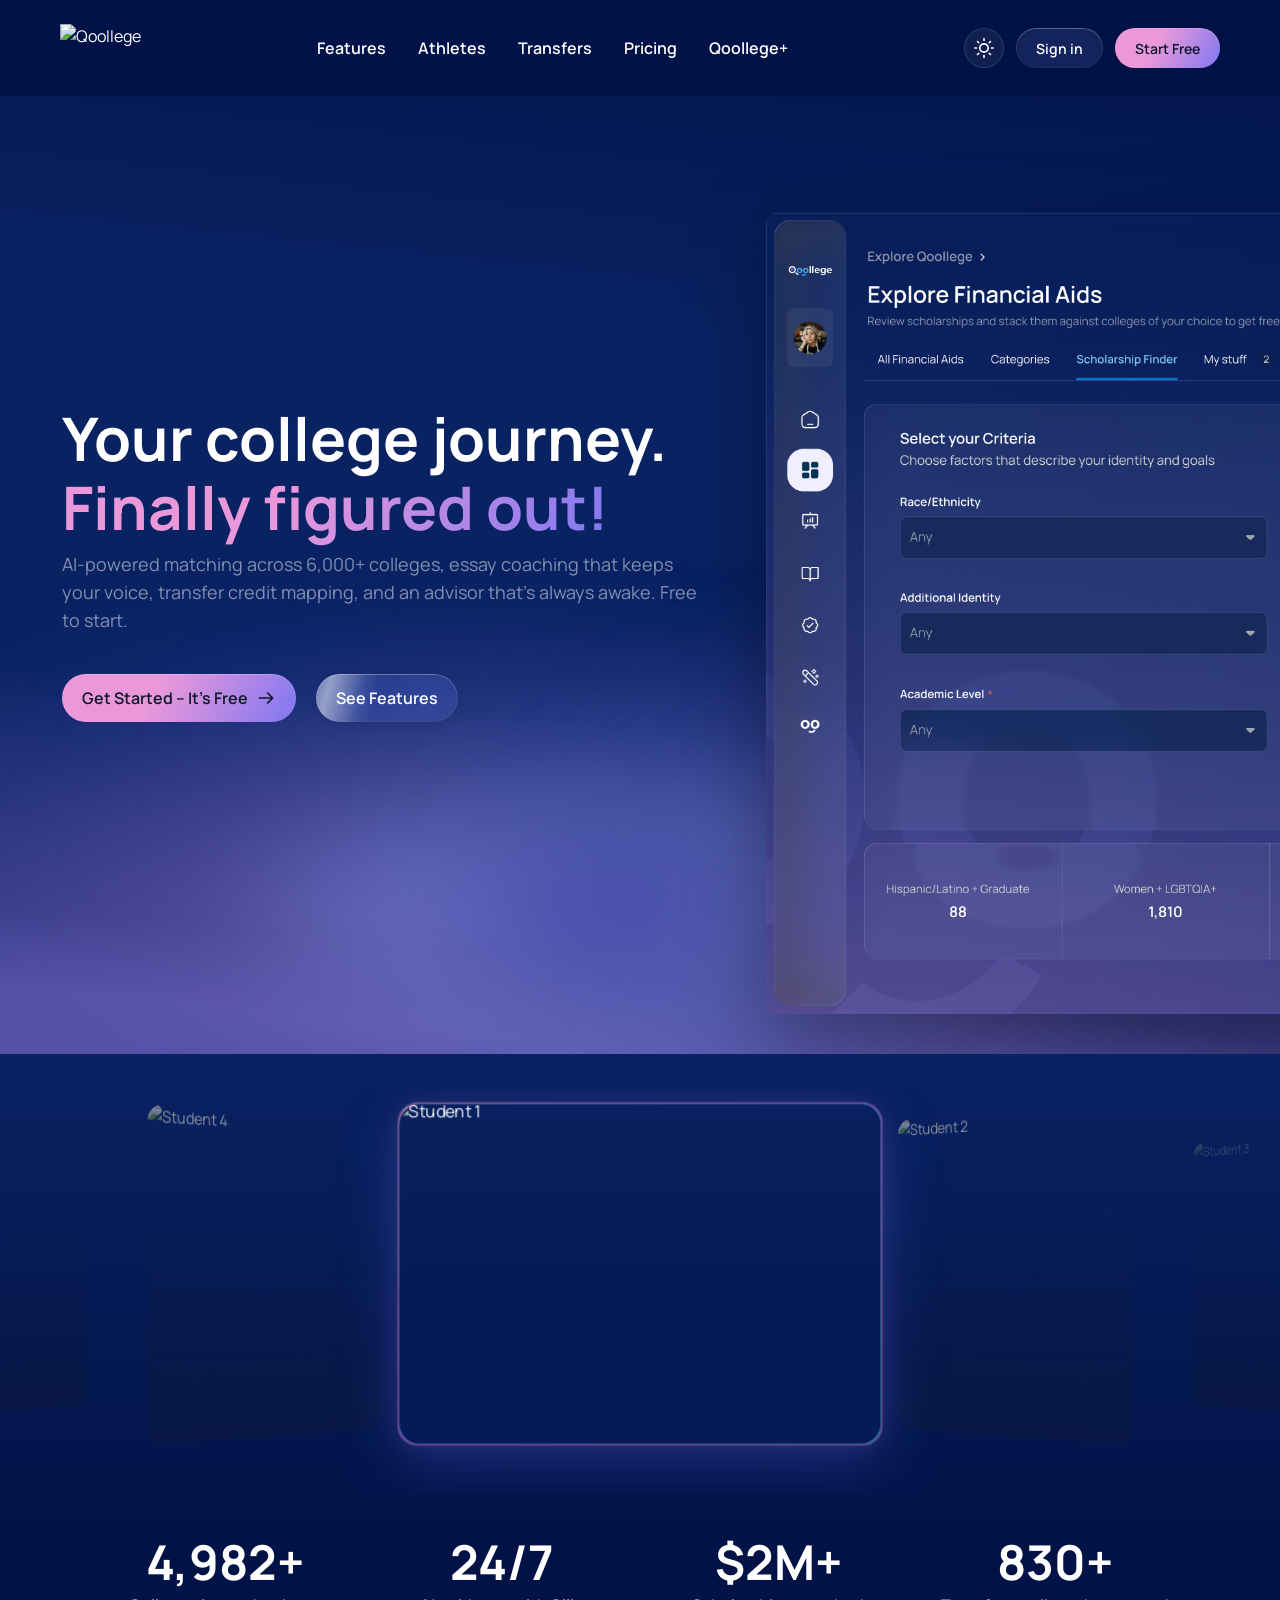
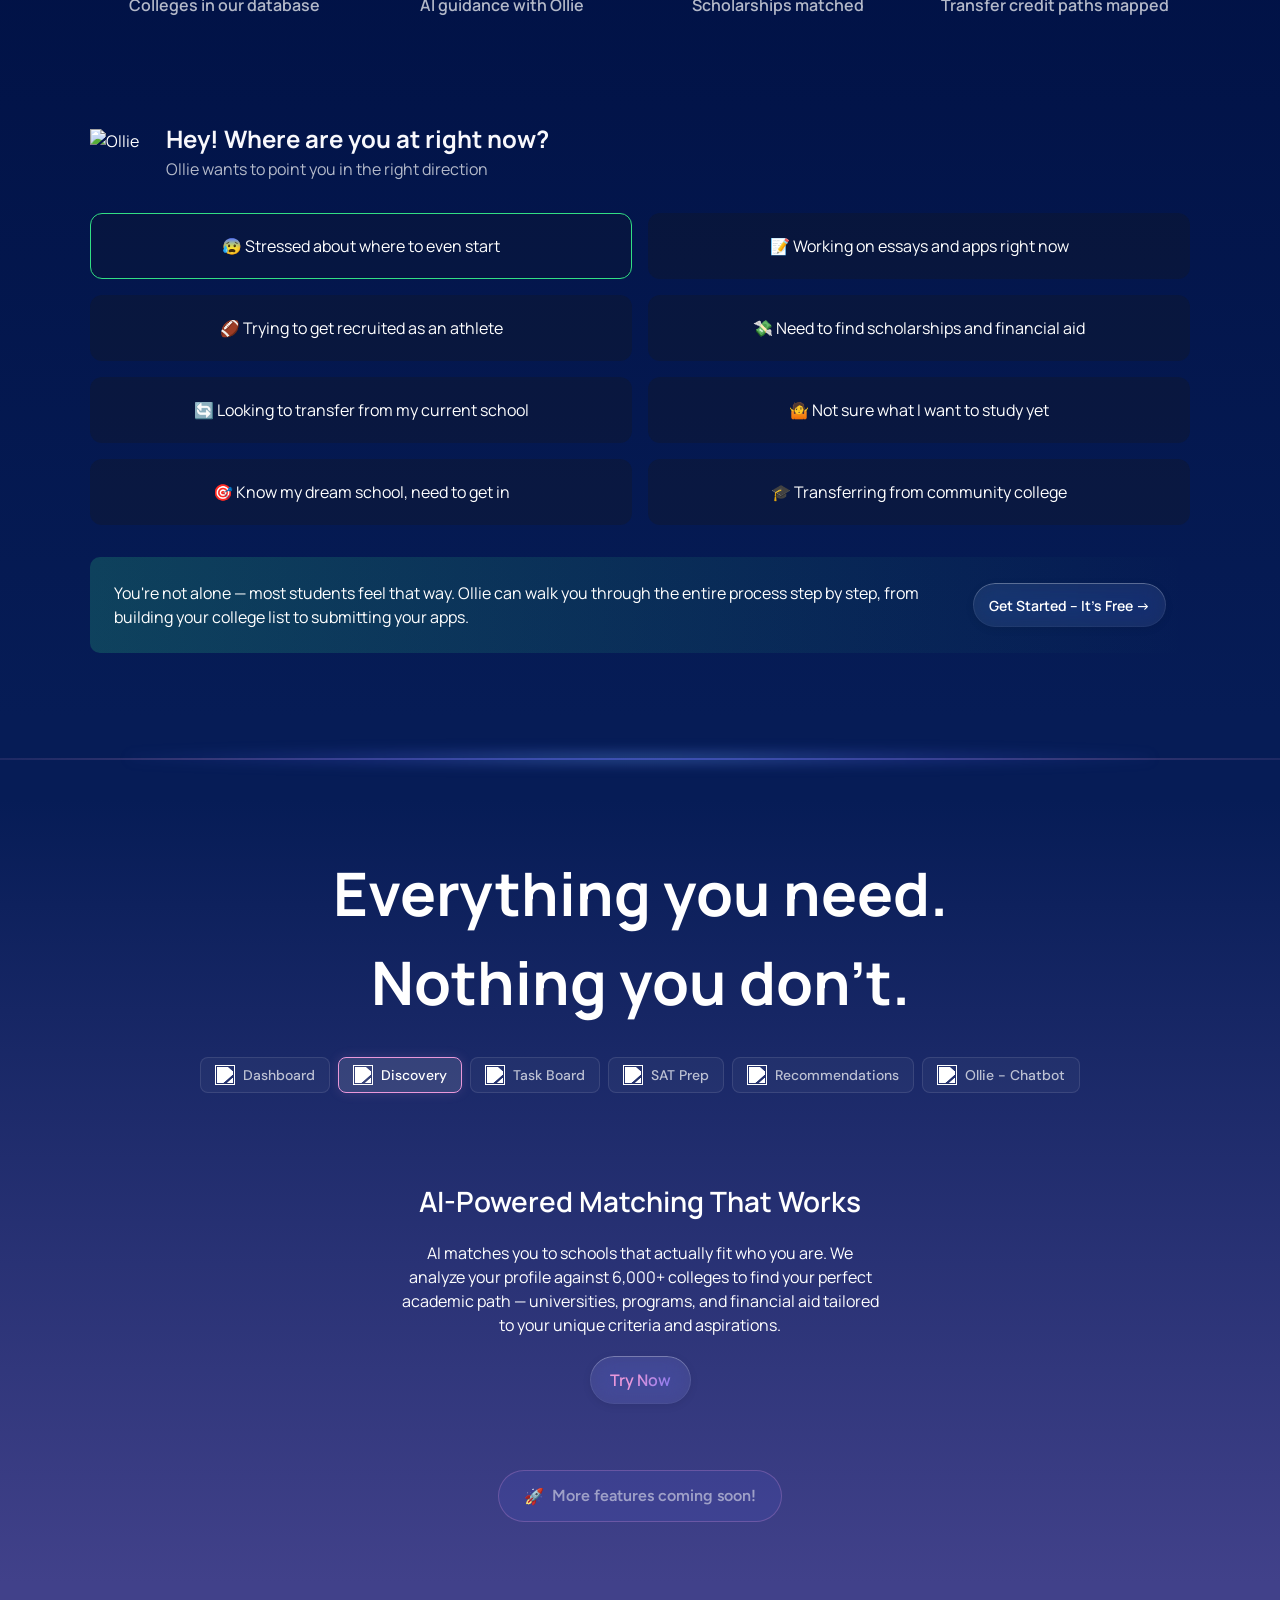
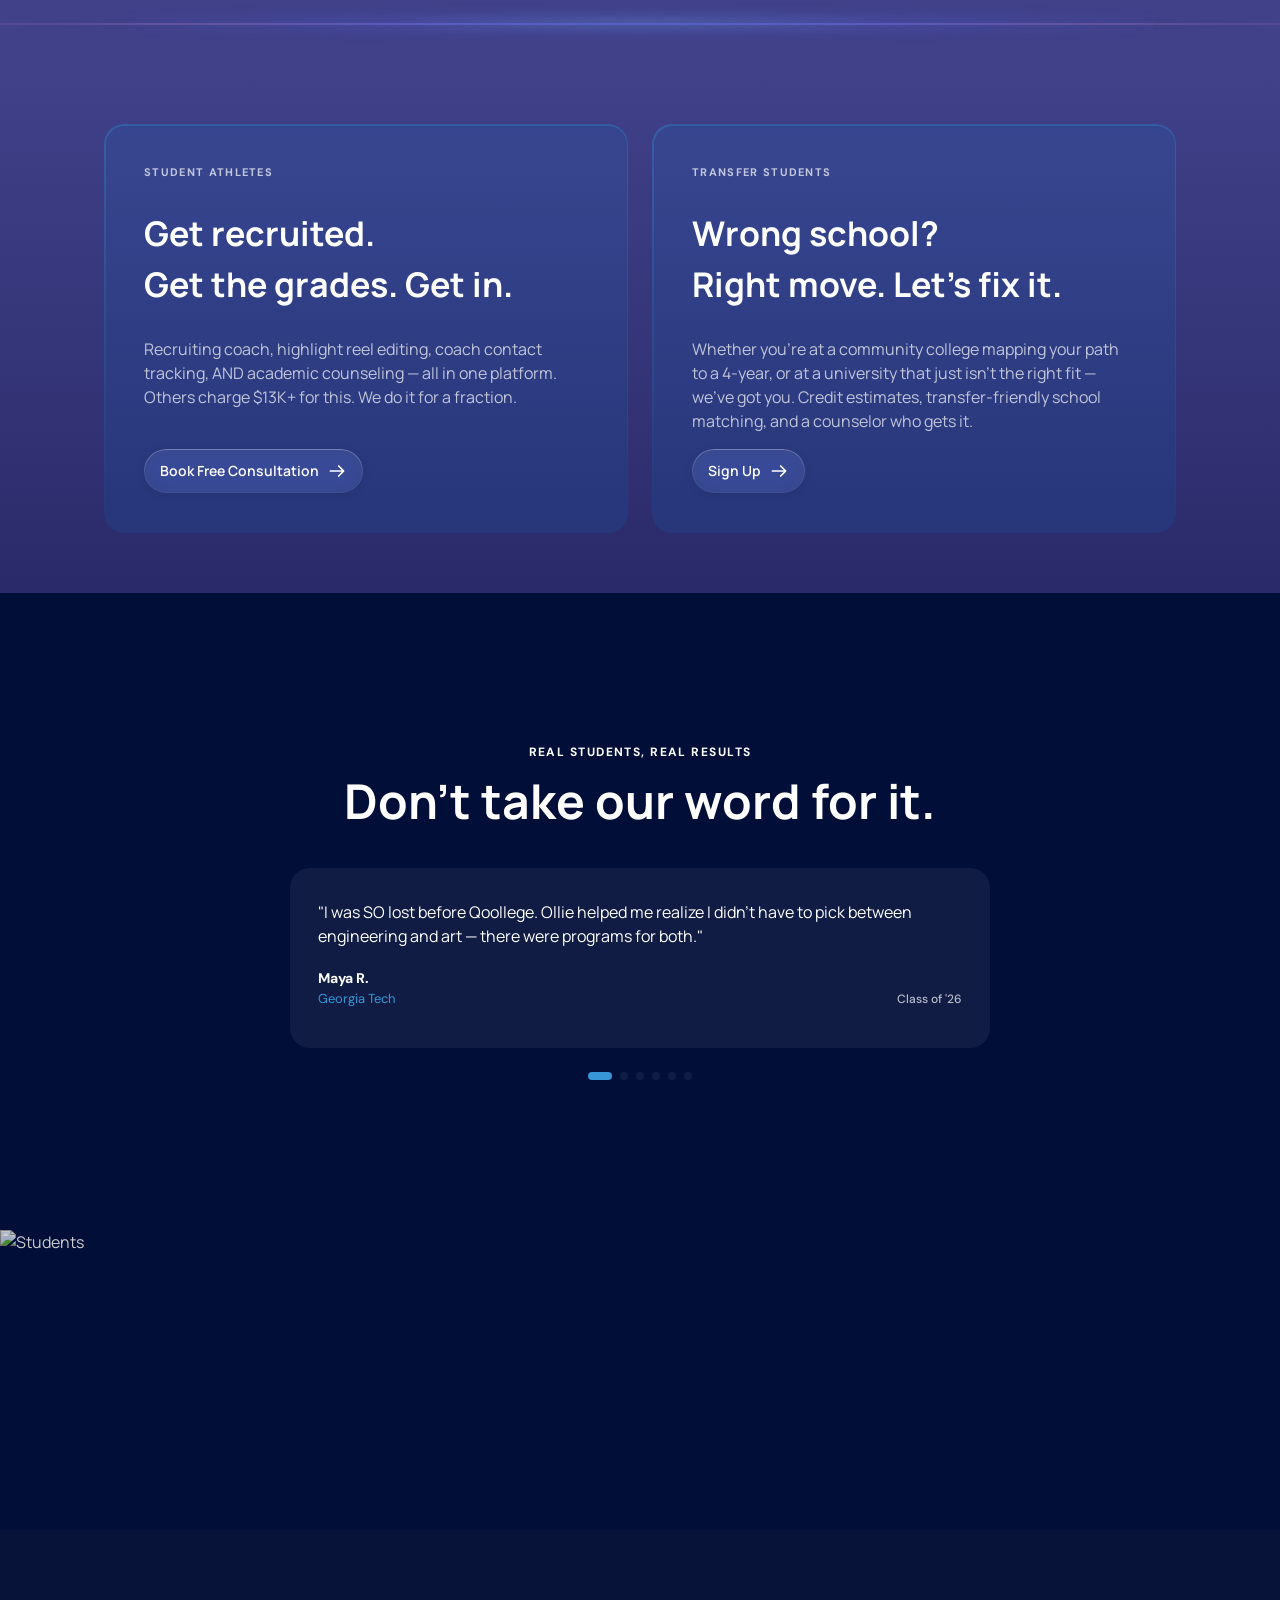
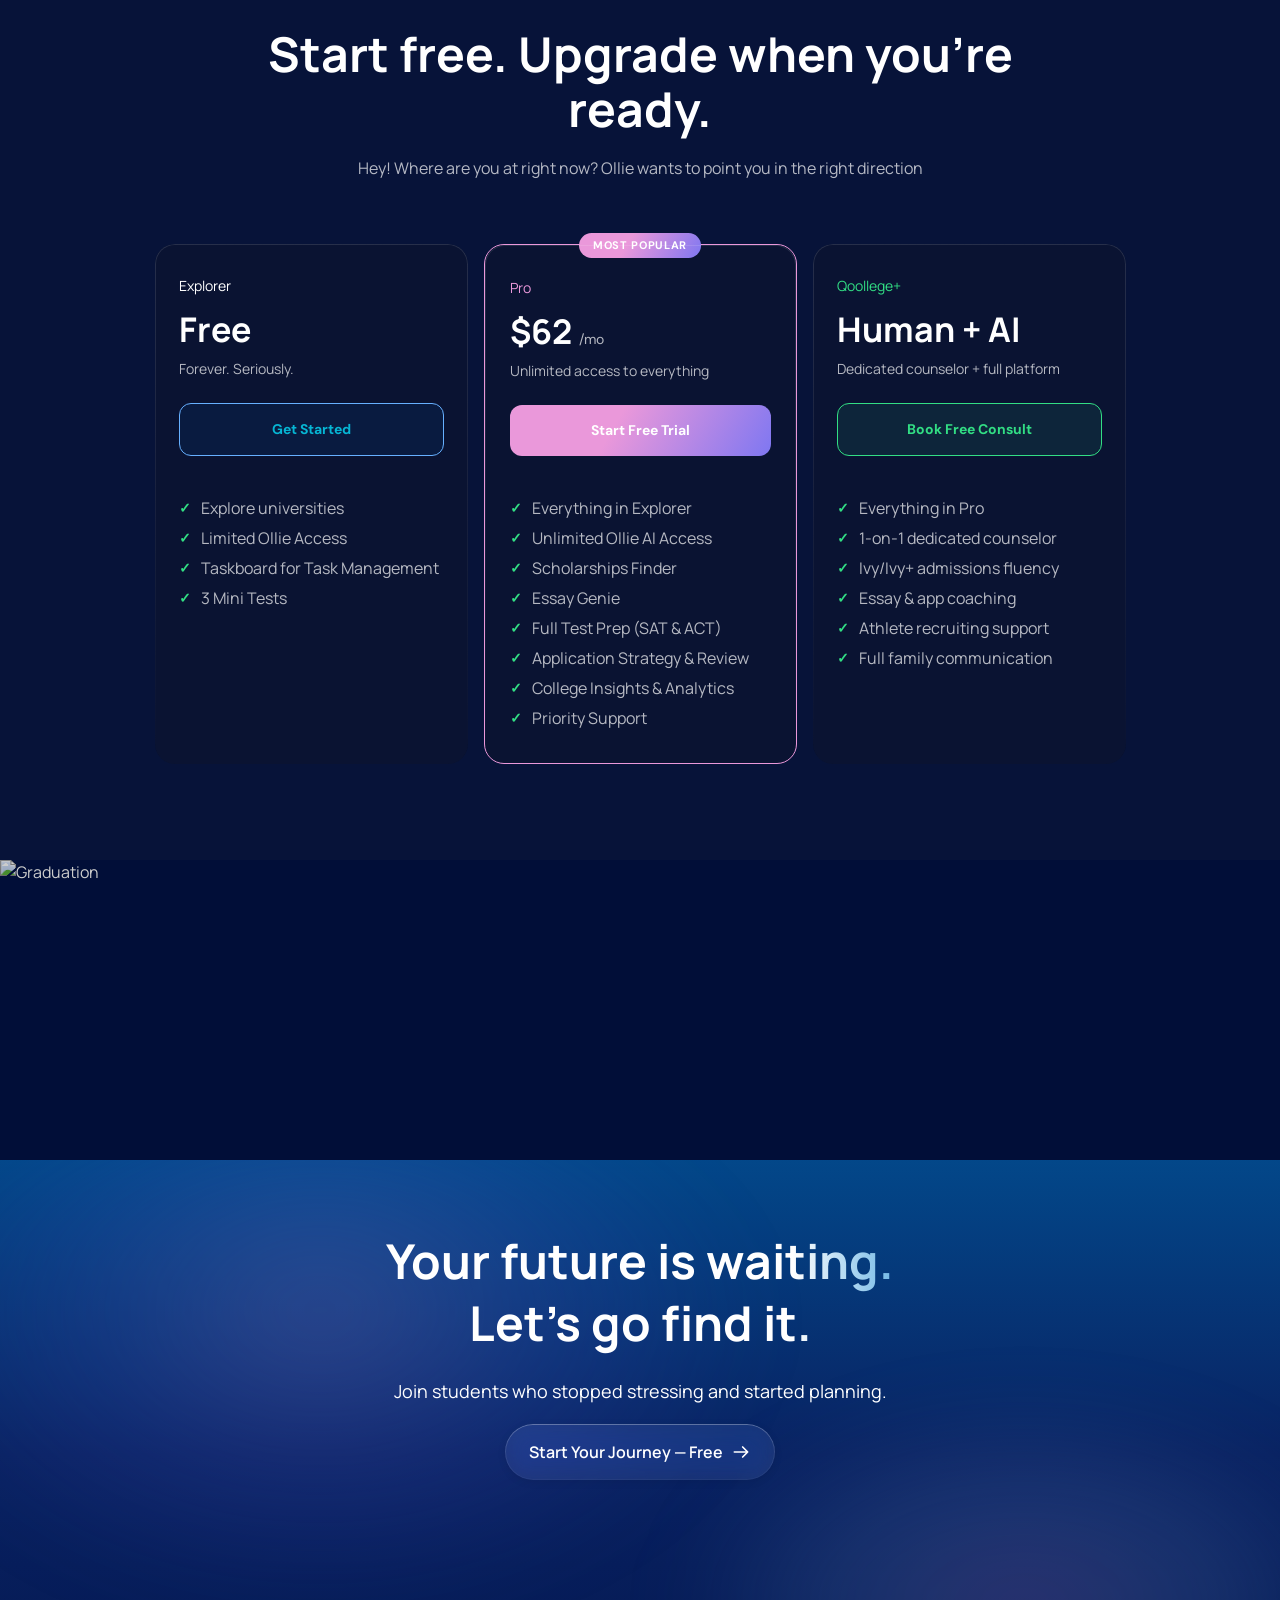
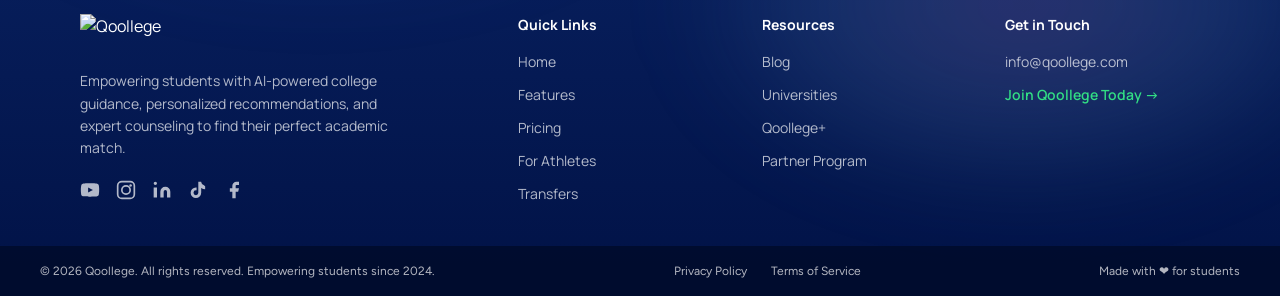
==== index.html @ 99618055 "UI tweaks: dark CTA text, glass card buttons, 3D peek carousel, light hero - Header primary button n" ====
<!DOCTYPE html>
<html lang="en">
<head>
  <meta charset="UTF-8">
  <meta name="viewport" content="width=device-width, initial-scale=1.0">
  <title>Qoollege — Your College Journey, Finally Figured Out</title>
  <link rel="preconnect" href="https://fonts.googleapis.com">
  <link rel="preconnect" href="https://fonts.gstatic.com" crossorigin>
  <link href="https://fonts.googleapis.com/css2?family=Manrope:wght@400;500;600;700;800&family=DM+Sans:ital,opsz,wght@0,9..40,400;0,9..40,500;0,9..40,700;1,9..40,400&family=Figtree:wght@400;500&display=swap" rel="stylesheet">
  <link rel="stylesheet" href="styles.css">
</head>
<body>

  <!-- Header (outside hero for sticky) -->
  <header class="header">
    <div class="header-container">
      <a href="#" class="logo">
        <img src="https://www.figma.com/api/mcp/asset/819d2723-68bd-4858-ae29-ad40c79c6fbd" alt="Qoollege">
      </a>
      <nav class="nav">
        <a href="#features" class="nav-link">Features</a>
        <a href="#athletes" class="nav-link">Athletes</a>
        <a href="#transfers" class="nav-link">Transfers</a>
        <a href="#pricing" class="nav-link">Pricing</a>
        <a href="#qoollege-plus" class="nav-link">Qoollege+</a>
      </nav>
      <div class="header-actions">
        <button class="theme-toggle" id="themeToggle" aria-label="Toggle theme">
          <svg class="theme-icon sun" width="20" height="20" viewBox="0 0 24 24" fill="none"><circle cx="12" cy="12" r="5" stroke="currentColor" stroke-width="2"/><path d="M12 1v2M12 21v2M4.22 4.22l1.42 1.42M18.36 18.36l1.42 1.42M1 12h2M21 12h2M4.22 19.78l1.42-1.42M18.36 5.64l1.42-1.42" stroke="currentColor" stroke-width="2" stroke-linecap="round"/></svg>
          <svg class="theme-icon moon" width="20" height="20" viewBox="0 0 24 24" fill="none"><path d="M21 12.79A9 9 0 1111.21 3 7 7 0 0021 12.79z" stroke="currentColor" stroke-width="2" stroke-linecap="round" stroke-linejoin="round"/></svg>
        </button>
        <a href="#" class="btn btn-ghost btn-header">Sign in</a>
        <a href="#" class="btn btn-primary btn-header">Start Free</a>
      </div>
    </div>
  </header>

  <!-- ===== SECTION 1: HERO ===== -->
  <section class="hero-section">
    <!-- Background layers -->
    <div class="hero-bg-gradient"></div>
    <div class="hero-bg-icon"></div>

    <!-- Hero Content -->
    <div class="hero-content">
      <div class="hero-text">
        <div class="hero-text-inner">
          <h1 class="hero-heading" id="heroHeading"></h1>
          <p class="hero-sub hero-fade" id="heroSub">AI-powered matching across 6,000+ colleges, essay coaching that keeps your voice, transfer credit mapping, and an advisor that's always awake. Free to start.</p>
        </div>
        <div class="hero-buttons hero-fade" id="heroButtons">
          <a href="#" class="btn btn-primary btn-hero">
            Get Started – It's Free
            <svg width="20" height="20" viewBox="0 0 24 24" fill="none"><path d="M4 12H20M20 12L14 6M20 12L14 18" stroke="currentColor" stroke-width="2" stroke-linecap="round" stroke-linejoin="round"/></svg>
          </a>
          <a href="#features" class="btn btn-ghost btn-hero glass-shine">See Features</a>
        </div>
      </div>

      <!-- Scholarship Finder Preview Image -->
      <div class="finder-card">
        <img src="assets/HeroImage.png" alt="Qoollege Scholarship Finder — Explore Financial Aids" class="finder-card-img finder-dark">
        <img src="assets/HeroImageLight.png" alt="Qoollege Scholarship Finder — Explore Financial Aids" class="finder-card-img finder-light">
      </div>
    </div>
  </section>

  <!-- ===== SECTION 2: IMAGE STRIP + STATS + WHERE ARE YOU ===== -->
  <section class="stats-section">
    <!-- Image strip carousel -->
    <div class="image-strip-wrapper">
      <div class="image-strip" id="imageStrip">
        <!-- Clone set for infinite loop -->
        <div class="strip-image clone"><img src="https://www.figma.com/api/mcp/asset/208367e9-4107-4874-bdaf-0b68e85a0df0" alt="Student 3"></div>
        <div class="strip-image clone"><img src="https://www.figma.com/api/mcp/asset/6ac5022b-dfcf-452d-b8a4-8b9417f9e78c" alt="Student 4"></div>
        <!-- Real items -->
        <div class="strip-image" data-idx="0"><img src="https://www.figma.com/api/mcp/asset/7e4d5f64-6372-4816-a95e-43c4e4bf3bc8" alt="Student 1"></div>
        <div class="strip-image" data-idx="1"><img src="https://www.figma.com/api/mcp/asset/ed2e7fe8-8359-46c2-b014-8bda2a87d249" alt="Student 2"></div>
        <div class="strip-image" data-idx="2"><img src="https://www.figma.com/api/mcp/asset/208367e9-4107-4874-bdaf-0b68e85a0df0" alt="Student 3"></div>
        <div class="strip-image" data-idx="3"><img src="https://www.figma.com/api/mcp/asset/6ac5022b-dfcf-452d-b8a4-8b9417f9e78c" alt="Student 4"></div>
        <!-- Clone set for infinite loop -->
        <div class="strip-image clone"><img src="https://www.figma.com/api/mcp/asset/7e4d5f64-6372-4816-a95e-43c4e4bf3bc8" alt="Student 1"></div>
        <div class="strip-image clone"><img src="https://www.figma.com/api/mcp/asset/ed2e7fe8-8359-46c2-b014-8bda2a87d249" alt="Student 2"></div>
      </div>
    </div>

    <!-- Stats row -->
    <div class="stats-row">
      <div class="stat">
        <span class="stat-number" data-count="6000" data-suffix="+">0+</span>
        <span class="stat-label">Colleges in our database</span>
      </div>
      <div class="stat">
        <span class="stat-number" data-static="24/7">24/7</span>
        <span class="stat-label">AI guidance with Ollie</span>
      </div>
      <div class="stat">
        <span class="stat-number" data-count="2" data-prefix="$" data-suffix="M+">$0M+</span>
        <span class="stat-label">Scholarships matched</span>
      </div>
      <div class="stat">
        <span class="stat-number" data-count="1000" data-suffix="+">0+</span>
        <span class="stat-label">Transfer credit paths mapped</span>
      </div>
    </div>

    <!-- Where Are You Section -->
    <div class="where-section">
      <div class="where-header">
        <img src="https://www.figma.com/api/mcp/asset/30728ae1-c499-456e-9cd7-5247e6c721b6" alt="Ollie" class="ollie-icon">
        <div>
          <h3 class="where-title scroll-fade-up">Hey! Where are you at right now?</h3>
          <p class="where-subtitle">Ollie wants to point you in the right direction</p>
        </div>
      </div>
      <div class="where-grid" id="whereGrid">
        <div class="where-card active" data-index="0">😰 Stressed about where to even start</div>
        <div class="where-card" data-index="1">📝 Working on essays and apps right now</div>
        <div class="where-card" data-index="2">🏈 Trying to get recruited as an athlete</div>
        <div class="where-card" data-index="3">💸 Need to find scholarships and financial aid</div>
        <div class="where-card" data-index="4">🔄 Looking to transfer from my current school</div>
        <div class="where-card" data-index="5">🤷 Not sure what I want to study yet</div>
        <div class="where-card" data-index="6">🎯 Know my dream school, need to get in</div>
        <div class="where-card" data-index="7">🎓 Transferring from community college</div>
      </div>
      <div class="where-response" id="whereResponse">
        <p class="where-response-text" id="whereResponseText">You're not alone — most students feel that way. Ollie can walk you through the entire process step by step, from building your college list to submitting your apps.</p>
        <a href="#" class="btn btn-ghost btn-md where-cta" id="whereCta">Get Started – It's Free →</a>
      </div>
    </div>
  </section>

  <div class="glow-divider"></div>

  <!-- ===== SECTION 3: EVERYTHING YOU NEED ===== -->
  <section class="features-section" id="features">
    <div class="features-container">
      <div class="features-header">
        <h2 class="features-heading scroll-fade-up">Everything you need.</h2>
        <h2 class="features-heading dim scroll-fade-up delay-1">Nothing you don't.</h2>
        <div class="feature-pills">
          <button class="pill">
            <img src="https://www.figma.com/api/mcp/asset/c1a242b8-ddac-4535-b363-1d5e381460c4" alt="" class="pill-icon">
            <span>Dashboard</span>
          </button>
          <button class="pill active">
            <img src="https://www.figma.com/api/mcp/asset/be2aaf01-c11b-4987-8086-ccbe86670742" alt="" class="pill-icon">
            <span>Discovery</span>
          </button>
          <button class="pill">
            <img src="https://www.figma.com/api/mcp/asset/975d913b-79e3-4782-841c-91d36540fea9" alt="" class="pill-icon">
            <span>Task Board</span>
          </button>
          <button class="pill">
            <img src="https://www.figma.com/api/mcp/asset/d2c095de-56f3-4cb3-aa26-4497aea1b9b5" alt="" class="pill-icon">
            <span>SAT Prep</span>
          </button>
          <button class="pill">
            <img src="https://www.figma.com/api/mcp/asset/433a8996-100c-499f-a1b6-997c1be97380" alt="" class="pill-icon">
            <span>Recommendations</span>
          </button>
          <button class="pill">
            <img src="https://www.figma.com/api/mcp/asset/7f0ce055-eb55-4cfa-aae8-7bf9b57cb1bf" alt="" class="pill-icon">
            <span>Ollie - Chatbot</span>
          </button>
        </div>
      </div>

      <div class="features-content" id="featuresContent">
        <h3 class="features-content-title" id="featuresTitle">AI-Powered Matching That Works</h3>
        <p class="features-content-desc" id="featuresDesc">AI matches you to schools that actually fit who you are. We analyze your profile against 6,000+ colleges to find your perfect academic path — universities, programs, and financial aid tailored to your unique criteria and aspirations.</p>
        <a href="#" class="btn btn-ghost" id="featuresCta"><span class="btn-ghost-text">Try Now</span></a>
      </div>

      <div class="coming-soon-badge">
        <span>🚀</span>
        <span class="coming-soon-text">More features coming soon!</span>
      </div>
    </div>
  </section>

  <div class="glow-divider glow-divider-purple"></div>

  <!-- ===== SECTION 4: TWO FEATURE CARDS ===== -->
  <div class="dual-cards-wrapper">
  <section class="dual-cards-section" id="athletes">
    <div class="dual-card card-athletes">
      <div class="dual-card-glow"><div class="dual-card-glow-mask"></div></div>
      <div class="card-inner-bg"></div>
      <span class="card-eyebrow">STUDENT ATHLETES</span>
      <h2 class="card-heading">Get recruited.<br>Get the grades. Get in.</h2>
      <p class="card-desc">Recruiting coach, highlight reel editing, coach contact tracking, AND academic counseling — all in one platform. Others charge $13K+ for this. We do it for a fraction.</p>
      <a href="#" class="btn btn-ghost btn-md">
        Book Free Consultation
        <svg width="20" height="20" viewBox="0 0 24 24" fill="none"><path d="M4 12H20M20 12L14 6M20 12L14 18" stroke="currentColor" stroke-width="2" stroke-linecap="round" stroke-linejoin="round"/></svg>
      </a>
    </div>
    <div class="dual-card card-transfer" id="transfers">
      <div class="dual-card-glow"><div class="dual-card-glow-mask"></div></div>
      <div class="card-inner-bg"></div>
      <span class="card-eyebrow">TRANSFER STUDENTS</span>
      <h2 class="card-heading">Wrong school?<br>Right move. Let's fix it.</h2>
      <p class="card-desc">Whether you're at a community college mapping your path to a 4-year, or at a university that just isn't the right fit — we've got you. Credit estimates, transfer-friendly school matching, and a counselor who gets it.</p>
      <a href="#" class="btn btn-ghost btn-md">
        Sign Up
        <svg width="20" height="20" viewBox="0 0 24 24" fill="none"><path d="M4 12H20M20 12L14 6M20 12L14 18" stroke="currentColor" stroke-width="2" stroke-linecap="round" stroke-linejoin="round"/></svg>
      </a>
    </div>
  </section>
  </div>

  <!-- ===== SECTION 5: TESTIMONIALS ===== -->
  <section class="testimonials-section">
    <div class="testimonials-container">
      <span class="testimonial-eyebrow scroll-fade-up">REAL STUDENTS, REAL RESULTS</span>
      <h2 class="testimonial-heading scroll-fade-up delay-1">Don't take our word for it.</h2>
      <div class="testimonial-card" id="testimonialCard">
        <p class="testimonial-quote" id="testimonialQuote">"I was SO lost before Qoollege. Ollie helped me realize I didn't have to pick between engineering and art — there were programs for both."</p>
        <div class="testimonial-footer">
          <div>
            <span class="testimonial-name" id="testimonialName">Maya R.</span>
            <span class="testimonial-detail" id="testimonialDetail">Georgia Tech</span>
          </div>
          <span class="testimonial-year" id="testimonialYear">Class of '26</span>
        </div>
      </div>
      <div class="testimonial-dots" id="testimonialDots">
        <span class="dot active" data-index="0"></span>
        <span class="dot" data-index="1"></span>
        <span class="dot" data-index="2"></span>
        <span class="dot" data-index="3"></span>
        <span class="dot" data-index="4"></span>
        <span class="dot" data-index="5"></span>
      </div>
    </div>
  </section>

  <!-- ===== SECTION 6: IMAGE BANNER ===== -->
  <section class="image-banner" id="about">
    <img src="https://www.figma.com/api/mcp/asset/443ef80d-2a99-45f9-ad8a-126d90d75cd4" alt="Students">
  </section>

  <!-- ===== SECTION 7: PRICING ===== -->
  <section class="pricing-section" id="pricing">
    <div class="pricing-container">
      <h2 class="pricing-heading scroll-fade-up">Start free. Upgrade when you're<br>ready.</h2>
      <p class="pricing-sub">Hey! Where are you at right now? Ollie wants to point you in the right direction</p>

      <div class="pricing-cards">
        <!-- Free Plan -->
        <div class="pricing-card">
          <div class="card-glow"></div>
          <span class="plan-label">Explorer</span>
          <h3 class="plan-price">Free</h3>
          <p class="plan-desc">Forever. Seriously.</p>
          <a href="#" class="plan-btn plan-btn-blue">Get Started</a>
          <ul class="plan-features">
            <li>Explore universities</li>
            <li>Limited Ollie Access</li>
            <li>Taskboard for Task Management</li>
            <li>3 Mini Tests</li>
          </ul>
        </div>

        <!-- Pro Plan -->
        <div class="pricing-card featured">
          <div class="card-glow"></div>
          <div class="popular-badge">MOST POPULAR</div>
          <span class="plan-label gradient-text">Pro</span>
          <h3 class="plan-price">$62 <span class="plan-period">/mo</span></h3>
          <p class="plan-desc">Unlimited access to everything</p>
          <a href="#" class="plan-btn plan-btn-gradient">Start Free Trial</a>
          <ul class="plan-features">
            <li>Everything in Explorer</li>
            <li>Unlimited Ollie AI Access</li>
            <li>Scholarships Finder</li>
            <li>Essay Genie</li>
            <li>Full Test Prep (SAT &amp; ACT)</li>
            <li>Application Strategy &amp; Review</li>
            <li>College Insights &amp; Analytics</li>
            <li>Priority Support</li>
          </ul>
        </div>

        <!-- Human + AI Plan -->
        <div class="pricing-card" id="qoollege-plus">
          <div class="card-glow"></div>
          <span class="plan-label green-text">Qoollege+</span>
          <h3 class="plan-price">Human + AI</h3>
          <p class="plan-desc">Dedicated counselor + full platform</p>
          <a href="#" class="plan-btn plan-btn-green">Book Free Consult</a>
          <ul class="plan-features">
            <li>Everything in Pro</li>
            <li>1-on-1 dedicated counselor</li>
            <li>Ivy/Ivy+ admissions fluency</li>
            <li>Essay &amp; app coaching</li>
            <li>Athlete recruiting support</li>
            <li>Full family communication</li>
          </ul>
        </div>
      </div>
    </div>
  </section>

  <!-- ===== SECTION 8: GRADUATION IMAGE ===== -->
  <section class="image-banner">
    <img src="https://www.figma.com/api/mcp/asset/6aedbede-e7dd-4fcb-bc55-dfb9626651f6" alt="Graduation">
  </section>

  <!-- ===== CTA + FOOTER WRAPPER ===== -->
  <div class="cta-footer-wrapper">
  <!-- ===== SECTION 9: CTA ===== -->
  <section class="cta-section">
    <div class="cta-container">
      <h2 class="cta-heading shimmer-text scroll-fade-up">Your future is waiting.<br>Let's go find it.</h2>
      <p class="cta-sub">Join students who stopped stressing and started planning.</p>
      <a href="#" class="btn btn-ghost btn-lg">
        Start Your Journey — Free
        <svg width="20" height="20" viewBox="0 0 24 24" fill="none"><path d="M4 12H20M20 12L14 6M20 12L14 18" stroke="currentColor" stroke-width="2" stroke-linecap="round" stroke-linejoin="round"/></svg>
      </a>
    </div>
  </section>

  <!-- ===== FOOTER ===== -->
  <footer class="footer">
    <div class="footer-main">
      <div class="footer-grid">
        <!-- Brand column -->
        <div class="footer-brand">
          <img src="https://www.figma.com/api/mcp/asset/819d2723-68bd-4858-ae29-ad40c79c6fbd" alt="Qoollege" class="footer-logo">
          <p class="footer-tagline">Empowering students with AI-powered college guidance, personalized recommendations, and expert counseling to find their perfect academic match.</p>
          <div class="footer-socials">
            <a href="#" aria-label="YouTube"><svg width="20" height="20" viewBox="0 0 24 24" fill="none"><path d="M22.54 6.42a2.78 2.78 0 00-1.94-2C18.88 4 12 4 12 4s-6.88 0-8.6.46a2.78 2.78 0 00-1.94 2A29 29 0 001 12a29 29 0 00.46 5.58 2.78 2.78 0 001.94 2c1.72.46 8.6.46 8.6.46s6.88 0 8.6-.46a2.78 2.78 0 001.94-2A29 29 0 0023 12a29 29 0 00-.46-5.58zM9.75 15.02V8.98L15.5 12l-5.75 3.02z" fill="currentColor"/></svg></a>
            <a href="#" aria-label="Instagram"><svg width="20" height="20" viewBox="0 0 24 24" fill="none"><rect x="2" y="2" width="20" height="20" rx="5" stroke="currentColor" stroke-width="2"/><circle cx="12" cy="12" r="5" stroke="currentColor" stroke-width="2"/><circle cx="17.5" cy="6.5" r="1.5" fill="currentColor"/></svg></a>
            <a href="#" aria-label="LinkedIn"><svg width="20" height="20" viewBox="0 0 24 24" fill="none"><path d="M16 8a6 6 0 016 6v7h-4v-7a2 2 0 00-4 0v7h-4v-7a6 6 0 016-6zM2 9h4v12H2zM4 6a2 2 0 100-4 2 2 0 000 4z" fill="currentColor"/></svg></a>
            <a href="#" aria-label="TikTok"><svg width="20" height="20" viewBox="0 0 24 24" fill="none"><path d="M19.59 6.69a4.83 4.83 0 01-3.77-4.25V2h-3.45v13.67a2.89 2.89 0 01-2.88 2.5 2.89 2.89 0 01-2.89-2.89 2.89 2.89 0 012.89-2.89c.28 0 .54.04.79.1V9.01a6.27 6.27 0 00-.79-.05 6.34 6.34 0 00-6.34 6.34 6.34 6.34 0 006.34 6.34 6.34 6.34 0 006.34-6.34V9.48a8.27 8.27 0 004.76 1.5V7.56a4.84 4.84 0 01-1-.87z" fill="currentColor"/></svg></a>
            <a href="#" aria-label="Facebook"><svg width="20" height="20" viewBox="0 0 24 24" fill="none"><path d="M18 2h-3a5 5 0 00-5 5v3H7v4h3v8h4v-8h3l1-4h-4V7a1 1 0 011-1h3V2z" fill="currentColor"/></svg></a>
          </div>
        </div>

        <!-- Quick Links -->
        <div class="footer-col">
          <h4 class="footer-col-title">Quick Links</h4>
          <a href="#" class="footer-link">Home</a>
          <a href="#features" class="footer-link">Features</a>
          <a href="#pricing" class="footer-link">Pricing</a>
          <a href="#athletes" class="footer-link">For Athletes</a>
          <a href="#transfers" class="footer-link">Transfers</a>
        </div>

        <!-- Resources -->
        <div class="footer-col">
          <h4 class="footer-col-title">Resources</h4>
          <a href="#" class="footer-link">Blog</a>
          <a href="#" class="footer-link">Universities</a>
          <a href="#qoollege-plus" class="footer-link">Qoollege+</a>
          <a href="#" class="footer-link">Partner Program</a>
        </div>

        <!-- Get in Touch -->
        <div class="footer-col">
          <h4 class="footer-col-title">Get in Touch</h4>
          <a href="mailto:info@qoollege.com" class="footer-link">info@qoollege.com</a>
          <a href="#" class="footer-link footer-cta-link">Join Qoollege Today →</a>
        </div>
      </div>
    </div>
    <div class="footer-bottom">
      <p>&copy; 2026 Qoollege. All rights reserved. Empowering students since 2024.</p>
      <div class="footer-legal">
        <a href="#">Privacy Policy</a>
        <a href="#">Terms of Service</a>
      </div>
      <p class="footer-love">Made with ❤ for students</p>
    </div>
  </footer>
  </div>

<script>
(function() {
  const parts = [
    { text: 'Your college journey.\n', cls: '' },
    { text: 'Finally figured out!', cls: 'text-gradient' }
  ];

  const heading = document.getElementById('heroHeading');
  const speed = 30;
  let partIdx = 0;
  let charIdx = 0;
  let currentSpan = null;

  const cursor = document.createElement('span');
  cursor.className = 'typewriter-cursor';
  cursor.textContent = '|';

  function type() {
    if (partIdx >= parts.length) {
      cursor.remove();
      document.getElementById('heroSub').classList.add('visible');
      document.getElementById('heroButtons').classList.add('visible');
      return;
    }

    const part = parts[partIdx];

    if (charIdx === 0) {
      currentSpan = document.createElement('span');
      if (part.cls) currentSpan.className = part.cls;
      heading.appendChild(currentSpan);
      heading.appendChild(cursor);
    }

    if (charIdx < part.text.length) {
      const ch = part.text[charIdx];
      if (ch === '\n') {
        heading.insertBefore(document.createElement('br'), cursor);
      } else {
        currentSpan.textContent += ch;
      }
      charIdx++;
      setTimeout(type, speed);
    } else {
      charIdx = 0;
      partIdx++;
      setTimeout(type, 80);
    }
  }

  setTimeout(type, 400);
})();

// Where Are You - interactive tiles
(function() {
  const responses = [
    {
      text: "You're not alone — most students feel that way. Ollie can walk you through the entire process step by step, from building your college list to submitting your apps.",
      cta: "Get Started – It's Free →"
    },
    {
      text: "Nice — you're in the thick of it. Our Essay Genie helps you write standout essays in your voice, and the Task Board keeps every deadline on track.",
      cta: "Try Essay Genie →"
    },
    {
      text: "We've got recruiting coaches, highlight reel editing, coach contact tracking, AND academic counseling — all in one platform. Others charge $13K+ for this.",
      cta: "Book Free Consultation →"
    },
    {
      text: "Our Scholarship Finder matches you to thousands of financial aid opportunities based on your background, identity, and goals. Stack them to cover your full tuition.",
      cta: "Find Scholarships →"
    },
    {
      text: "Whether you're at a school that isn't the right fit or mapping credits from community college — we handle transfer-friendly matching, credit estimates, and counseling.",
      cta: "Explore Transfer Options →"
    },
    {
      text: "That's totally okay. Our Discovery tools help you explore majors, career paths, and programs until something clicks. No pressure, just possibilities.",
      cta: "Start Exploring →"
    },
    {
      text: "Let's make it happen. We'll help you build the strongest application possible — from essay strategy to interview prep to financial aid optimization.",
      cta: "Build Your Strategy →"
    },
    {
      text: "Smart move. We'll map your credits, find transfer-friendly schools that match your goals, and make sure nothing gets lost in the process.",
      cta: "Map Your Credits →"
    }
  ];

  const grid = document.getElementById('whereGrid');
  const responseText = document.getElementById('whereResponseText');
  const responseCta = document.getElementById('whereCta');
  const responseBox = document.getElementById('whereResponse');
  const cards = grid.querySelectorAll('.where-card');
  const section = document.querySelector('.where-section');

  function isMobile() {
    return window.innerWidth <= 600;
  }

  function positionResponse(card) {
    if (isMobile()) {
      // Insert response right after the selected card inside the grid
      card.after(responseBox);
      responseBox.classList.add('inline');
    } else {
      // Move response back to the end of the section
      if (responseBox.classList.contains('inline')) {
        section.appendChild(responseBox);
        responseBox.classList.remove('inline');
      }
    }
  }

  cards.forEach(function(card) {
    card.addEventListener('click', function() {
      cards.forEach(function(c) { c.classList.remove('active'); });
      card.classList.add('active');

      var idx = parseInt(card.dataset.index);
      var data = responses[idx];

      responseBox.classList.add('switching');
      setTimeout(function() {
        responseText.textContent = data.text;
        responseCta.textContent = data.cta;
        positionResponse(card);
        responseBox.classList.remove('switching');
      }, 250);
    });
  });

  // On resize, reposition if needed
  window.addEventListener('resize', function() {
    var active = grid.querySelector('.where-card.active');
    if (active) positionResponse(active);
  });
})();

// Features tab switching
(function() {
  var features = [
    {
      title: 'AI-Powered Matching That Works',
      desc: 'AI matches you to schools that actually fit who you are. We analyze your profile against 6,000+ colleges to find your perfect academic path — universities, programs, and financial aid tailored to your unique criteria and aspirations.',
      cta: 'Try College Match'
    },
    {
      title: 'Discover Everything in One Place',
      desc: 'Explore colleges, scholarships, financial aid, and transfer paths all from a single dashboard. Filter by what matters to you — race, gender, field of study, academic level — and find opportunities you didn\'t know existed.',
      cta: 'Start Discovering'
    },
    {
      title: 'Deadlines, Tasks, Progress — Organized',
      desc: 'Never miss an application deadline again. Your Task Board keeps everything in one place — essays, documents, submissions, and follow-ups — so you always know exactly what\'s next.',
      cta: 'See Task Board'
    },
    {
      title: 'SAT & ACT Prep That Adapts to You',
      desc: 'Practice tests that learn how you learn. Our adaptive prep adjusts difficulty and content based on your performance, focusing on your weak spots so every minute of study actually counts.',
      cta: 'Start Practicing'
    },
    {
      title: 'Personalized College Recommendations',
      desc: 'Get smart, data-driven school recommendations based on your GPA, test scores, interests, and goals. No more guessing — just a curated list of schools where you\'ll actually thrive.',
      cta: 'Get Recommendations'
    },
    {
      title: 'Meet Ollie — Your 24/7 AI Advisor',
      desc: 'Your college advisor that never judges your questions and is always awake. Ask Ollie anything — from "what\'s a FAFSA?" to "should I apply Early Decision?" — and get real, helpful answers instantly.',
      cta: 'Chat with Ollie'
    }
  ];

  var pills = document.querySelectorAll('.feature-pills .pill');
  var titleEl = document.getElementById('featuresTitle');
  var descEl = document.getElementById('featuresDesc');
  var ctaEl = document.getElementById('featuresCta');
  var contentEl = document.getElementById('featuresContent');
  var current = 0;
  var loopTimer = null;
  var INTERVAL = 4000;

  function switchTo(idx) {
    pills.forEach(function(p) { p.classList.remove('active'); });
    pills[idx].classList.add('active');
    current = idx;

    contentEl.classList.add('switching');
    setTimeout(function() {
      titleEl.textContent = features[idx].title;
      descEl.textContent = features[idx].desc;
      ctaEl.innerHTML = '<span class="btn-ghost-text"></span>';
      ctaEl.firstChild.textContent = features[idx].cta;
      contentEl.classList.remove('switching');
    }, 250);
  }

  function startLoop() {
    loopTimer = setInterval(function() {
      var next = (current + 1) % features.length;
      switchTo(next);
    }, INTERVAL);
  }

  pills.forEach(function(pill, i) {
    pill.addEventListener('click', function() {
      clearInterval(loopTimer);
      switchTo(i);
      startLoop();
    });
  });

  startLoop();
})();

// Testimonial carousel
(function() {
  var testimonials = [
    {
      quote: '"I was SO lost before Qoollege. Ollie helped me realize I didn\'t have to pick between engineering and art — there were programs for both."',
      name: 'Maya R.',
      detail: 'Georgia Tech',
      year: "Class of '26"
    },
    {
      quote: '"The athlete recruiting tools are unreal. My coach visibility went from zero to getting actual responses from college coaches."',
      name: 'Jordan T.',
      detail: 'D1 Soccer Recruit',
      year: "Class of '25"
    },
    {
      quote: '"My parents couldn\'t help with applications because they didn\'t go through this system. Qoollege was the guide I needed."',
      name: 'Priya K.',
      detail: 'First-gen, accepted to 7 schools',
      year: "Class of '26"
    },
    {
      quote: '"The scholarship matcher found me $12K I never would have applied for. Literally paid for itself 100x over."',
      name: 'Carlos M.',
      detail: 'Full ride to UT Austin',
      year: "Class of '25"
    },
    {
      quote: '"I was terrified my community college credits would disappear. The Transfer Navigator showed me exactly which credits UNC would accept before I even applied."',
      name: 'Aisha L.',
      detail: 'CC → UNC Chapel Hill',
      year: "Transfer '26"
    },
    {
      quote: '"I picked the wrong school freshman year. Qoollege helped me find where I actually belonged and made the transfer process way less scary."',
      name: 'Derek W.',
      detail: 'Transferred to UC Davis',
      year: "Transfer '25"
    }
  ];

  var card = document.getElementById('testimonialCard');
  var quoteEl = document.getElementById('testimonialQuote');
  var nameEl = document.getElementById('testimonialName');
  var detailEl = document.getElementById('testimonialDetail');
  var yearEl = document.getElementById('testimonialYear');
  var dots = document.querySelectorAll('#testimonialDots .dot');
  var current = 0;
  var timer = null;

  function switchTo(idx) {
    current = idx;
    dots.forEach(function(d) { d.classList.remove('active'); });
    dots[idx].classList.add('active');

    card.classList.add('switching');
    setTimeout(function() {
      quoteEl.textContent = testimonials[idx].quote;
      nameEl.textContent = testimonials[idx].name;
      detailEl.textContent = testimonials[idx].detail;
      yearEl.textContent = testimonials[idx].year;
      card.classList.remove('switching');
    }, 250);
  }

  function startLoop() {
    timer = setInterval(function() {
      switchTo((current + 1) % testimonials.length);
    }, 5000);
  }

  dots.forEach(function(dot) {
    dot.addEventListener('click', function() {
      clearInterval(timer);
      switchTo(parseInt(dot.dataset.index));
      startLoop();
    });
  });

  startLoop();
})();

// Card glow mouse follow (dual cards + pricing cards)
(function() {
  document.querySelectorAll('.dual-card, .pricing-card').forEach(function(card) {
    var glow = card.querySelector('.dual-card-glow') || card.querySelector('.card-glow');
    card.addEventListener('mousemove', function(e) {
      var rect = card.getBoundingClientRect();
      var x = e.clientX - rect.left;
      var y = e.clientY - rect.top;
      card.style.setProperty('--mouse-x', x + 'px');
      card.style.setProperty('--mouse-y', y + 'px');
      if (glow) {
        glow.style.setProperty('--mouse-x', x + 'px');
        glow.style.setProperty('--mouse-y', y + 'px');
      }
    });
  });
})();

// Image strip snap carousel with infinite loop
(function() {
  var strip = document.getElementById('imageStrip');
  var allSlides = strip.querySelectorAll('.strip-image');
  var realSlides = strip.querySelectorAll('.strip-image[data-idx]');
  var total = realSlides.length; // 4
  var clonesBefore = 2;
  var current = 0; // index into real slides (0-3)
  var timer = null;
  var isTransitioning = false;
  var activeWidth = 480;
  var inactiveWidth = 280;
  var gap = 16;

  function getOffset(slideIndex) {
    var wrapperWidth = strip.parentElement.offsetWidth;
    var offset = 0;
    for (var i = 0; i < slideIndex; i++) {
      offset += inactiveWidth + gap;
    }
    // Center the active slide
    offset = offset - (wrapperWidth / 2) + (activeWidth / 2);
    return -offset;
  }

  function applyPositions(centerSlideIdx) {
    allSlides.forEach(function(s, i) {
      s.classList.remove('active', 'prev', 'next', 'far-prev', 'far-next');
      var delta = i - centerSlideIdx;
      if (delta === 0) s.classList.add('active');
      else if (delta === -1) s.classList.add('prev');
      else if (delta === 1) s.classList.add('next');
      else if (delta === -2) s.classList.add('far-prev');
      else if (delta === 2) s.classList.add('far-next');
    });
  }

  function activate(realIdx, animate) {
    var slideIdx = realIdx + clonesBefore;
    current = realIdx;

    applyPositions(slideIdx);

    if (animate === false) {
      strip.style.transition = 'none';
    } else {
      strip.style.transition = 'transform 0.6s cubic-bezier(0.25, 0.46, 0.45, 0.94)';
    }
    strip.style.transform = 'translateX(' + getOffset(slideIdx) + 'px)';

    if (animate === false) {
      strip.offsetHeight; // force reflow
      strip.style.transition = 'transform 0.6s cubic-bezier(0.25, 0.46, 0.45, 0.94)';
    }
  }

  function next() {
    if (isTransitioning) return;
    var nextReal = current + 1;

    if (nextReal >= total) {
      isTransitioning = true;
      var cloneIdx = clonesBefore + total;
      applyPositions(cloneIdx);
      strip.style.transition = 'transform 0.6s cubic-bezier(0.25, 0.46, 0.45, 0.94)';
      strip.style.transform = 'translateX(' + getOffset(cloneIdx) + 'px)';

      setTimeout(function() {
        isTransitioning = false;
        activate(0, false);
      }, 620);
    } else {
      activate(nextReal, true);
    }
  }

  function startLoop() {
    timer = setInterval(next, 3000);
  }

  // Click to select
  realSlides.forEach(function(slide, i) {
    slide.addEventListener('click', function() {
      clearInterval(timer);
      activate(i, true);
      startLoop();
    });
  });

  // Suppress all slide transitions on initial load, then enable
  allSlides.forEach(function(s) { s.style.transition = 'none'; });
  activate(0, false);
  // Force reflow, then restore slide transitions
  strip.offsetHeight;
  requestAnimationFrame(function() {
    allSlides.forEach(function(s) { s.style.transition = ''; });
    startLoop();
  });
})();

// Scroll-triggered slide-up animation
(function() {
  const observer = new IntersectionObserver(function(entries) {
    entries.forEach(function(entry) {
      if (entry.isIntersecting) {
        const items = entry.target.querySelectorAll('.stat');
        items.forEach(function(item, i) {
          setTimeout(function() {
            item.classList.add('visible');
          }, i * 150);
        });
        observer.unobserve(entry.target);
      }
    });
  }, { threshold: 0.2 });

  const statsRow = document.querySelector('.stats-row');
  if (statsRow) observer.observe(statsRow);
})();

// General scroll animation observer
(function() {
  var observer = new IntersectionObserver(function(entries) {
    entries.forEach(function(entry) {
      if (entry.isIntersecting) {
        entry.target.classList.add('visible');
      }
    });
  }, { threshold: 0.15 });

  document.querySelectorAll('.scroll-fade-up').forEach(function(el) {
    observer.observe(el);
  });
})();

// Count-up animation
(function() {
  function formatNum(n) { return n.toLocaleString('en-US'); }

  function animateCount(el) {
    if (el.dataset.static) return;
    var target = parseInt(el.dataset.count);
    var prefix = el.dataset.prefix || '';
    var suffix = el.dataset.suffix || '';
    var duration = 2000;
    var start = performance.now();

    function update(now) {
      var progress = Math.min((now - start) / duration, 1);
      var eased = 1 - Math.pow(1 - progress, 3);
      el.textContent = prefix + formatNum(Math.round(eased * target)) + suffix;
      if (progress < 1) requestAnimationFrame(update);
    }
    requestAnimationFrame(update);
  }

  var observer = new IntersectionObserver(function(entries) {
    entries.forEach(function(entry) {
      if (entry.isIntersecting) {
        // Wait for slide-up to finish then count
        setTimeout(function() {
          entry.target.querySelectorAll('.stat-number[data-count]').forEach(animateCount);
        }, 600);
        observer.unobserve(entry.target);
      }
    });
  }, { threshold: 0.2 });

  var row = document.querySelector('.stats-row');
  if (row) observer.observe(row);
})();

// Theme switcher
(function() {
  var toggle = document.getElementById('themeToggle');
  var saved = localStorage.getItem('theme');
  if (saved === 'light') document.body.classList.add('light-theme');

  toggle.addEventListener('click', function() {
    document.body.classList.toggle('light-theme');
    var isLight = document.body.classList.contains('light-theme');
    localStorage.setItem('theme', isLight ? 'light' : 'dark');
  });
})();
</script>
</body>
</html>
---- styles.css ----
/* ===== RESET & BASE ===== */
*, *::before, *::after {
  margin: 0;
  padding: 0;
  box-sizing: border-box;
}

:root {
  /* Colors */
  --bg-deep: #092262;
  --bg-deepest: #011246;
  --bg-dark: #1a1a2e;
  --blue-accent: #3696d6;
  --blue-light: #72b8e6;
  --blue-dark: #023252;
  --blue-brand: rgba(4, 124, 204, 0.5);
  --pink: #ea98da;
  --purple: #5b6cf9;
  --green: #32de84;
  --cyan: #06b6d4;
  --red: #ff6347;
  --white: #ffffff;
  --white-06: rgba(255, 255, 255, 0.06);
  --white-09: rgba(255, 255, 255, 0.09);
  --white-10: rgba(255, 255, 255, 0.10);
  --white-12: rgba(255, 255, 255, 0.12);
  --white-14: rgba(255, 255, 255, 0.14);
  --white-70: rgba(255, 255, 255, 0.7);
  --dark-20: rgba(23, 23, 23, 0.2);
  --dark-28: rgba(23, 23, 23, 0.28);
  --text-secondary: #d6d3d1;
  --text-dim: rgba(212, 212, 212, 0.65);

  /* Gradients */
  --gradient-primary: linear-gradient(120deg, var(--pink) 40%, var(--purple) 120%);

  /* Fonts */
  --font-heading: 'Manrope', sans-serif;
  --font-body: 'Manrope', sans-serif;
  --font-dm: 'DM Sans', sans-serif;
  --font-fig: 'Figtree', sans-serif;
}

html {
  scroll-behavior: smooth;
}

body {
  font-family: var(--font-body);
  background: var(--bg-deepest);
  color: var(--white);
  line-height: 1.5;
  overflow-x: hidden;
}

a {
  text-decoration: none;
  color: inherit;
}

img {
  max-width: 100%;
  display: block;
}

ul {
  list-style: none;
}

/* ===== BUTTONS ===== */
.btn {
  display: inline-flex;
  align-items: center;
  justify-content: center;
  gap: 8px;
  font-family: var(--font-body);
  font-weight: 600;
  font-size: 16px;
  border: none;
  cursor: pointer;
  border-radius: 100000px;
  transition: all 0.3s ease;
  white-space: nowrap;
  position: relative;
  overflow: hidden;
}

.btn::before {
  content: '';
  position: absolute;
  inset: 0;
  border-radius: 100000px;
  padding: 1px;
  background: linear-gradient(to bottom, rgba(255,255,255,0.2), rgba(255,255,255,0));
  -webkit-mask: linear-gradient(#fff 0 0) content-box, linear-gradient(#fff 0 0);
  -webkit-mask-composite: xor;
  mask-composite: exclude;
  pointer-events: none;
}

/* Prismatic refraction — rotating conic rainbow border + inner glow on hover */
.btn-ghost::after {
  content: '';
  position: absolute;
  inset: 0;
  border-radius: 100000px;
  padding: 1.5px;
  pointer-events: none;
  opacity: 0;
  transition: opacity 0.4s ease;
  z-index: 1;
  /* White light refracting into spectrum at the trailing edge */
  background: conic-gradient(
    from var(--prism-angle, 0deg),
    /* White light beam */
    rgba(255, 255, 255, 0.6) 0deg,
    rgba(255, 255, 255, 0.5) 40deg,
    rgba(255, 255, 255, 0.35) 80deg,
    /* Fade out */
    transparent 120deg,
    transparent 240deg,
    /* Prism split — rainbow emerges from white */
    rgba(255, 60, 60, 0.45) 255deg,
    rgba(255, 160, 50, 0.4) 270deg,
    rgba(255, 240, 80, 0.35) 283deg,
    rgba(80, 230, 120, 0.4) 296deg,
    rgba(60, 180, 255, 0.45) 310deg,
    rgba(130, 90, 255, 0.45) 325deg,
    rgba(200, 80, 230, 0.4) 338deg,
    /* Merges back into white */
    rgba(255, 255, 255, 0.55) 350deg,
    rgba(255, 255, 255, 0.6) 360deg
  );
  /* Mask to border-only */
  -webkit-mask: linear-gradient(#fff 0 0) content-box, linear-gradient(#fff 0 0);
  -webkit-mask-composite: xor;
  mask-composite: exclude;
}

.btn-ghost:hover::after {
  opacity: 1;
  animation: prism-rotate 3s linear infinite;
}

/* Subtle inner prismatic glow */
.btn-ghost:hover {
  box-shadow:
    inset 0 1px 0 rgba(255, 255, 255, 0.18),
    inset 0 -1px 0 rgba(255, 255, 255, 0.05),
    0 0 15px rgba(120, 100, 255, 0.08),
    0 0 30px rgba(80, 200, 255, 0.04),
    0 8px 24px rgba(0, 0, 0, 0.12);
}

@keyframes prism-rotate {
  from { --prism-angle: 0deg; }
  to   { --prism-angle: 360deg; }
}

@property --prism-angle {
  syntax: "<angle>";
  initial-value: 0deg;
  inherits: false;
}

.btn:hover {
  transform: translateY(-2px);
  box-shadow: 0 8px 30px rgba(0, 0, 0, 0.2);
}

.btn:active {
  transform: translateY(0);
}

.btn-primary {
  background: var(--gradient-primary);
  color: #0f172a;
  padding: 16px 24px;
  backdrop-filter: blur(10px);
}

.btn-primary:hover {
  box-shadow: 0 8px 30px rgba(234, 152, 218, 0.3);
}

.btn-ghost {
  background: rgba(255, 255, 255, 0.08);
  backdrop-filter: blur(12px) saturate(1.2) brightness(1.05);
  -webkit-backdrop-filter: blur(12px) saturate(1.2) brightness(1.05);
  color: var(--white);
  padding: 12px 20px;
  box-shadow:
    inset 0 1px 0 rgba(255, 255, 255, 0.12),
    inset 0 -1px 0 rgba(255, 255, 255, 0.04),
    0 2px 8px rgba(0, 0, 0, 0.08);
}

.btn-ghost:hover {
  background: rgba(255, 255, 255, 0.14);
  backdrop-filter: blur(16px) saturate(1.4) brightness(1.08);
  -webkit-backdrop-filter: blur(16px) saturate(1.4) brightness(1.08);
  box-shadow:
    inset 0 1px 0 rgba(255, 255, 255, 0.18),
    inset 0 -1px 0 rgba(255, 255, 255, 0.05),
    0 8px 24px rgba(0, 0, 0, 0.12),
    0 0 0 1px rgba(255, 255, 255, 0.06);
}

/* Purple gradient text for glass (btn-ghost) buttons */
.btn-ghost-text {
  background: var(--gradient-primary);
  -webkit-background-clip: text;
  background-clip: text;
  -webkit-text-fill-color: transparent;
  color: transparent;
}

.btn-lg {
  height: 56px;
  padding: 16px 24px;
}

.btn-md {
  height: 44px;
  padding: 10px 16px;
  font-size: 14px;
}

.btn-sm {
  height: 30px;
  padding: 7px 12px;
  font-size: 13px;
}

/* ===== HEADER ===== */
.header {
  position: fixed;
  top: 0;
  left: 0;
  right: 0;
  z-index: 100;
  padding: 16px 60px;
  background: rgba(1, 18, 70, 0.85);
  backdrop-filter: blur(20px);
  -webkit-backdrop-filter: blur(20px);
}

.header-container {
  display: flex;
  align-items: center;
  justify-content: space-between;
  max-width: 1392px;
  margin: 0 auto;
  height: 64px;
}

.logo img {
  height: 48px;
  width: auto;
}

.light-theme .logo img,
.light-theme .footer-logo {
  filter: brightness(0.2) saturate(3);
}

.nav {
  display: flex;
  align-items: center;
  gap: 32px;
}

.nav-link {
  font-weight: 600;
  font-size: 16px;
  color: var(--white);
  transition: opacity 0.2s;
  line-height: 24px;
}

.nav-link:hover {
  opacity: 0.8;
}

/* Header actions (right side) */
.header-actions {
  display: flex;
  align-items: center;
  gap: 12px;
}

.btn-header {
  padding: 10px 20px;
  font-size: 14px;
  height: 40px;
}

/* Theme toggle */
.theme-toggle {
  display: flex;
  align-items: center;
  justify-content: center;
  width: 40px;
  height: 40px;
  border-radius: 50%;
  border: 1px solid rgba(255, 255, 255, 0.12);
  background: rgba(255, 255, 255, 0.06);
  color: var(--white);
  cursor: pointer;
  transition: all 0.3s ease;
}

.theme-toggle:hover {
  background: rgba(255, 255, 255, 0.14);
  transform: rotate(15deg);
}

.theme-icon { transition: opacity 0.3s, transform 0.3s; }
.theme-icon.moon { display: none; }
.light-theme .theme-icon.sun { display: none; }
.light-theme .theme-icon.moon { display: block; }

/* ===== HERO SECTION ===== */
.hero-section {
  position: relative;
  overflow: hidden;
  padding-top: 96px;
  padding-bottom: 40px;
  background: linear-gradient(6deg, rgba(145, 125, 225, 0.6) 5.8%, rgba(110, 95, 185, 0.5) 12.5%, rgb(9, 34, 98) 33%, rgb(9, 34, 98) 67%, rgb(1, 18, 70) 100%);
}

.hero-bg-gradient {
  position: absolute;
  inset: 0;
  z-index: 0;
}

.hero-bg-icon {
  position: absolute;
  bottom: -50px;
  left: -10%;
  width: 120%;
  height: 700px;
  z-index: 0;
  overflow: visible;
  pointer-events: none;
}

.hero-bg-icon::before,
.hero-bg-icon::after {
  content: '';
  position: absolute;
  bottom: 0;
  border-radius: 50%;
  filter: blur(40px);
}

.hero-bg-icon::before {
  left: -5%;
  width: 80%;
  height: 500px;
  background: radial-gradient(ellipse at 50% 60%, rgba(145, 125, 225, 0.5) 0%, rgba(110, 95, 185, 0.35) 25%, rgba(70, 85, 200, 0.2) 50%, transparent 75%);
  animation: aurora1 6s ease-in-out infinite alternate;
}

.hero-bg-icon::after {
  left: 10%;
  width: 75%;
  height: 480px;
  background: radial-gradient(ellipse at 50% 60%, rgba(70, 85, 200, 0.5) 0%, rgba(114, 140, 220, 0.35) 25%, rgba(100, 90, 180, 0.15) 50%, transparent 75%);
  animation: aurora2 8s ease-in-out infinite alternate;
}

.hero-section::before {
  content: '';
  position: absolute;
  bottom: -30px;
  right: -5%;
  width: 65%;
  height: 500px;
  border-radius: 50%;
  background: radial-gradient(ellipse at 50% 60%, rgba(200, 140, 200, 0.4) 0%, rgba(130, 115, 200, 0.25) 25%, rgba(100, 90, 180, 0.1) 50%, transparent 75%);
  filter: blur(35px);
  z-index: 0;
  animation: aurora3 10s ease-in-out infinite alternate;
  pointer-events: none;
}

@keyframes aurora1 {
  0% {
    transform: translateX(0) translateY(50px) scale(1) rotate(0deg);
    opacity: 0.9;
  }
  25% {
    transform: translateX(10%) translateY(-120px) scale(1.3) rotate(2deg);
    opacity: 1;
  }
  50% {
    transform: translateX(-8%) translateY(-200px) scale(1.1) rotate(-1deg);
    opacity: 0.85;
  }
  75% {
    transform: translateX(5%) translateY(-80px) scale(1.25) rotate(1deg);
    opacity: 1;
  }
  100% {
    transform: translateX(-3%) translateY(30px) scale(1.05) rotate(-2deg);
    opacity: 0.8;
  }
}

@keyframes aurora2 {
  0% {
    transform: translateX(0) translateY(30px) scale(1) rotate(0deg);
    opacity: 0.8;
  }
  25% {
    transform: translateX(-12%) translateY(-150px) scale(1.2) rotate(-2deg);
    opacity: 1;
  }
  50% {
    transform: translateX(8%) translateY(-250px) scale(1.35) rotate(3deg);
    opacity: 0.9;
  }
  75% {
    transform: translateX(-5%) translateY(-100px) scale(1.15) rotate(-1deg);
    opacity: 1;
  }
  100% {
    transform: translateX(6%) translateY(20px) scale(0.95) rotate(1deg);
    opacity: 0.75;
  }
}

@keyframes aurora3 {
  0% {
    transform: translateX(0) translateY(40px) scale(1) rotate(0deg);
    opacity: 0.75;
  }
  25% {
    transform: translateX(-10%) translateY(-180px) scale(1.3) rotate(2deg);
    opacity: 1;
  }
  50% {
    transform: translateX(6%) translateY(-280px) scale(1.15) rotate(-3deg);
    opacity: 0.85;
  }
  75% {
    transform: translateX(-8%) translateY(-90px) scale(1.4) rotate(1deg);
    opacity: 1;
  }
  100% {
    transform: translateX(4%) translateY(20px) scale(1.05) rotate(-1deg);
    opacity: 0.7;
  }
}

.hero-content {
  position: relative;
  z-index: 1;
  display: flex;
  align-items: center;
  gap: 24px;
  max-width: 1512px;
  margin: 0 auto;
  padding: 76px 0 0 62px;
  overflow: visible;
}

.hero-text {
  flex: 0 0 680px;
  display: flex;
  flex-direction: column;
  gap: 40px;
  margin-bottom: 60px;
}

.hero-text-inner {
  display: flex;
  flex-direction: column;
  gap: 8px;
}

.hero-heading {
  font-family: var(--font-heading);
  font-weight: 700;
  font-size: 60px;
  line-height: 1.15;
  color: var(--white);
}

.hero-heading .text-gradient {
  background: var(--gradient-primary);
  -webkit-background-clip: text;
  -webkit-text-fill-color: transparent;
  background-clip: text;
}

.hero-sub {
  font-size: 18px;
  line-height: 28px;
  color: var(--white-70);
  max-width: 640px;
}

/* Typewriter */
.typewriter-cursor {
  font-weight: 400;
  color: var(--pink);
  animation: blink 0.7s step-end infinite;
  margin-left: 2px;
}

@keyframes blink {
  0%, 100% { opacity: 1; }
  50% { opacity: 0; }
}

.hero-fade {
  opacity: 0;
  transform: translateY(12px);
  transition: opacity 0.6s ease, transform 0.6s ease;
}

.hero-fade.visible {
  opacity: 1;
  transform: translateY(0);
}

/* Restore opacity for sub-text once visible */
.hero-sub.hero-fade.visible {
  opacity: 0.7;
}

.hero-buttons {
  display: flex;
  align-items: center;
  gap: 20px;
}

.btn-hero {
  height: 48px;
  padding: 12px 20px;
  font-size: 16px;
}

/* Glass light-sweep animation — uses background-position on a layered gradient */
.glass-shine {
  background-image:
    linear-gradient(
      105deg,
      transparent 0%,
      transparent 38%,
      rgba(255, 255, 255, 0.08) 41%,
      rgba(255, 255, 255, 0.35) 46%,
      rgba(255, 255, 255, 0.5) 49%,
      rgba(255, 255, 255, 0.35) 52%,
      rgba(255, 255, 255, 0.08) 57%,
      transparent 60%,
      transparent 100%
    );
  background-size: 300% 100%;
  background-position: 120% center;
  background-color: rgba(255, 255, 255, 0.08);
}

/* Trigger sweep when hero buttons fade in */
.hero-fade.visible .glass-shine {
  animation: glass-light-pass 1.4s cubic-bezier(0.22, 0.68, 0.35, 1) 0.4s 1 forwards;
}

@keyframes glass-light-pass {
  0% {
    background-position: 120% center;
    box-shadow:
      inset 0 1px 0 rgba(255, 255, 255, 0.12),
      inset 0 -1px 0 rgba(255, 255, 255, 0.04),
      0 2px 8px rgba(0, 0, 0, 0.08);
  }
  40% {
    box-shadow:
      inset 0 1px 0 rgba(255, 255, 255, 0.25),
      inset 0 -1px 0 rgba(255, 255, 255, 0.08),
      0 4px 20px rgba(255, 255, 255, 0.08),
      0 0 30px rgba(255, 255, 255, 0.04);
  }
  100% {
    background-position: -80% center;
    box-shadow:
      inset 0 1px 0 rgba(255, 255, 255, 0.12),
      inset 0 -1px 0 rgba(255, 255, 255, 0.04),
      0 2px 8px rgba(0, 0, 0, 0.08);
  }
}


/* ===== SCHOLARSHIP FINDER CARD ===== */
.finder-card {
  position: relative;
  flex-shrink: 0;
  width: 1235px;
  align-self: flex-start;
  margin-right: -400px;
  margin-top: 40px;
}

.finder-card-img {
  width: 100%;
  height: auto;
  display: block;
  border-radius: 12px 0 0 12px;
  box-shadow: 0 24px 80px rgba(0, 0, 0, 0.35);
}

.finder-light { display: none; }
.light-theme .finder-dark { display: none; }
.light-theme .finder-light {
  display: block;
  box-shadow: 0 24px 80px rgba(0, 0, 0, 0.1);
}

/* ===== STATS SECTION ===== */
.stats-section {
  background: linear-gradient(180deg, rgb(9, 34, 98) 0%, rgb(1, 18, 70) 40%, #061C56 100%);
}

.image-strip-wrapper {
  overflow: hidden;
  padding: 50px 0;
  position: relative;
  perspective: 1800px;
}

.image-strip {
  display: flex;
  gap: 16px;
  align-items: center;
  transition: transform 0.6s ease;
  will-change: transform;
  transform-style: preserve-3d;
}

.strip-image {
  width: 280px;
  height: 340px;
  overflow: hidden;
  position: relative;
  flex-shrink: 0;
  border-radius: 20px;
  transition: all 0.6s cubic-bezier(0.25, 0.46, 0.45, 0.94);
  opacity: 0.2;
  filter: brightness(0.35) saturate(0.4);
  transform: scale(0.78);
  cursor: pointer;
  border: 2px solid transparent;
  transform-style: preserve-3d;
  backface-visibility: hidden;
}

/* Door-hinge neighbors — tilt inward toward the center active slide */
.strip-image.prev {
  opacity: 0.75;
  filter: brightness(0.7) saturate(0.8);
  transform-origin: right center;
  transform: rotateY(42deg) scale(0.92);
}

.strip-image.next {
  opacity: 0.75;
  filter: brightness(0.7) saturate(0.8);
  transform-origin: left center;
  transform: rotateY(-42deg) scale(0.92);
}

.strip-image.far-prev {
  opacity: 0.35;
  filter: brightness(0.5) saturate(0.55);
  transform-origin: right center;
  transform: rotateY(58deg) scale(0.78);
}

.strip-image.far-next {
  opacity: 0.35;
  filter: brightness(0.5) saturate(0.55);
  transform-origin: left center;
  transform: rotateY(-58deg) scale(0.78);
}

.strip-image.active {
  width: 480px;
  opacity: 1;
  filter: brightness(1) saturate(1);
  transform: scale(1) translateZ(20px);
  border-image: linear-gradient(135deg, var(--pink), var(--purple), var(--cyan)) 1;
  border-image: none;
  border-color: rgba(234, 152, 218, 0.4);
  box-shadow: 0 20px 60px rgba(91, 108, 249, 0.25), 0 0 30px rgba(234, 152, 218, 0.1);
}

.strip-image img {
  width: 100%;
  height: 100%;
  object-fit: cover;
  border-radius: 18px;
  transition: transform 0.6s ease;
}

.strip-image.active img {
  transform: scale(1.03);
}

.strip-image::after {
  content: '';
  position: absolute;
  inset: 0;
  border-radius: 18px;
  background: linear-gradient(180deg, transparent 30%, rgba(9, 34, 98, 0.7) 100%);
  pointer-events: none;
  transition: opacity 0.6s ease;
}

.strip-image.active::after {
  background: linear-gradient(180deg, transparent 50%, rgba(9, 34, 98, 0.5) 100%);
}

/* Gradient border glow for active carousel image */
.strip-image::before {
  content: '';
  position: absolute;
  inset: -2px;
  border-radius: 22px;
  padding: 2px;
  background: linear-gradient(135deg, var(--pink), var(--purple), var(--cyan));
  -webkit-mask: linear-gradient(#fff 0 0) content-box, linear-gradient(#fff 0 0);
  -webkit-mask-composite: xor;
  mask-composite: exclude;
  opacity: 0;
  transition: opacity 0.6s ease;
  pointer-events: none;
  z-index: 2;
}

.strip-image.active::before {
  opacity: 1;
}

.stats-row {
  display: flex;
  justify-content: center;
  gap: 47px;
  padding: 40px 20px;
  max-width: 1100px;
  margin: 0 auto;
  flex-wrap: nowrap;
}

.stat {
  flex: 1;
  text-align: center;
  white-space: nowrap;
  min-width: 0;
  opacity: 0;
  transform: translateY(40px);
  transition: opacity 0.6s ease, transform 0.6s ease;
}

.stat.visible {
  opacity: 1;
  transform: translateY(0);
}

.stat-number {
  display: block;
  font-family: var(--font-heading);
  font-weight: 700;
  font-size: clamp(28px, 4vw, 48px);
  line-height: 1.15;
  color: var(--white);
}

.stat-label {
  display: block;
  font-weight: 600;
  font-size: clamp(11px, 1.3vw, 16px);
  line-height: 1.5;
  color: var(--white-70);
  margin-top: 4px;
}

/* Where Are You */
.where-section {
  background: transparent;
  padding: 64px 40px;
  display: flex;
  flex-direction: column;
  align-items: center;
  gap: 32px;
}

.where-header {
  display: flex;
  align-items: center;
  gap: 12px;
  max-width: 1100px;
  width: 100%;
}

.ollie-icon {
  width: 64px;
  height: 44px;
  animation: ollie-blink 4s ease-in-out infinite;
}

@keyframes ollie-blink {
  0%, 38%, 42%, 100% {
    transform: scaleY(1);
  }
  40% {
    transform: scaleY(0.1);
  }
}

.where-title {
  font-family: var(--font-heading);
  font-weight: 700;
  font-size: 24px;
  line-height: 1.5;
  color: #f8f8fc;
}

.where-subtitle {
  font-size: 16px;
  color: var(--white-70);
  line-height: 24px;
}

.where-grid {
  display: grid;
  grid-template-columns: repeat(2, 1fr);
  gap: 16px;
  max-width: 1100px;
  margin: 0 auto;
  width: 100%;
}

.where-card {
  background: var(--dark-28);
  border-radius: 12px;
  padding: 20px;
  font-size: 16px;
  line-height: 1.5;
  color: var(--white);
  cursor: pointer;
  border: 1px solid transparent;
  transition: border-color 0.2s;
  text-align: center;
}

.where-card:hover {
  border-color: var(--white-14);
}

.where-card.active {
  background: var(--dark-20);
  border-color: var(--green);
}

.where-response {
  background: linear-gradient(90deg, rgba(50, 222, 132, 0.2) 0%, transparent 100%);
  border-radius: 10px;
  padding: 24px 24px;
  font-size: 16px;
  max-width: 1100px;
  width: 100%;
  color: var(--white);
  display: flex;
  align-items: center;
  justify-content: space-between;
  gap: 24px;
  transition: opacity 0.25s ease, transform 0.25s ease;
}

.where-response.switching {
  opacity: 0;
  transform: translateY(8px);
}

.where-response-text {
  flex: 1;
  line-height: 1.5;
}

.where-response.inline {
  grid-column: 1 / -1;
  flex-direction: column;
  align-items: flex-start;
  gap: 16px;
}

.where-cta {
  flex-shrink: 0;
  white-space: nowrap;
}

/* ===== FEATURES SECTION ===== */
/* Glow divider */
.glow-divider {
  height: 82px;
  background: #061C56;
  position: relative;
  display: flex;
  align-items: center;
}

.glow-divider::after {
  content: '';
  position: absolute;
  left: 0;
  right: 0;
  top: 50%;
  height: 2px;
  background: radial-gradient(ellipse at center, rgba(114, 184, 230, 0.8) 0%, rgba(91, 108, 249, 0.5) 30%, rgba(234, 152, 218, 0.2) 60%, transparent 100%);
}

.glow-divider::before {
  content: '';
  position: absolute;
  top: calc(50% - 9px);
  left: 10%;
  right: 10%;
  height: 18px;
  background: radial-gradient(ellipse at center, rgba(114, 184, 230, 0.4) 0%, rgba(91, 108, 249, 0.2) 40%, transparent 80%);
  filter: blur(6px);
}

.glow-divider-purple {
  background-color: #41418A;
}

.features-section {
  background: linear-gradient(180deg, #061C56 0%, #41418A 100%);
  padding: 60px 0;
}

.features-container {
  max-width: 1024px;
  margin: 0 auto;
  display: flex;
  flex-direction: column;
  align-items: center;
  gap: 87px;
}

.features-header {
  text-align: center;
  display: flex;
  flex-direction: column;
  align-items: center;
  gap: 40px;
}

.features-heading {
  font-family: var(--font-heading);
  font-weight: 700;
  font-size: 60px;
  line-height: 1.15;
  color: var(--white);
}

.features-heading.dim {
  opacity: 0.5;
  margin-top: -20px;
}

.feature-pills {
  display: flex;
  gap: 8px;
  flex-wrap: wrap;
  justify-content: center;
}

.pill {
  display: inline-flex;
  align-items: center;
  gap: 8px;
  padding: 7px 14px;
  border-radius: 8px;
  border: 1px solid rgba(255, 255, 255, 0.1);
  background: rgba(255, 255, 255, 0.04);
  color: var(--white-70);
  font-family: var(--font-dm);
  font-weight: 500;
  font-size: 14px;
  line-height: 20px;
  cursor: pointer;
  transition: all 0.25s ease;
  white-space: nowrap;
  position: relative;
  z-index: 0;
}

.pill::before {
  display: none;
}

.pill:hover {
  background: rgba(255, 255, 255, 0.08);
  border-color: rgba(255, 255, 255, 0.18);
  color: var(--white);
}

.pill.active {
  background: rgba(255, 255, 255, 0.12);
  border-color: var(--pink);
  color: var(--white);
  box-shadow: 0 0 12px rgba(234, 152, 218, 0.15);
}

.pill.active::before {
  display: none;
}

.pill-icon {
  width: 20px;
  height: 20px;
  object-fit: contain;
  flex-shrink: 0;
}

.pill-icon {
  filter: brightness(0) invert(1);
}

.pill.active .pill-icon {
  filter: brightness(0) invert(1);
}

.features-content {
  text-align: center;
  display: flex;
  flex-direction: column;
  align-items: center;
  gap: 19px;
  max-width: 480px;
  min-height: 250px;
  transition: opacity 0.25s ease, transform 0.25s ease;
}

.features-content.switching {
  opacity: 0;
  transform: translateY(10px);
}

.features-content-title {
  font-family: var(--font-heading);
  font-weight: 600;
  font-size: 28px;
  line-height: 1.5;
  color: var(--white);
}

.features-content-desc {
  font-size: 16px;
  line-height: 24px;
  color: var(--white);
}

.coming-soon-badge {
  display: inline-flex;
  align-items: center;
  gap: 8px;
  background: rgba(91, 108, 249, 0.1);
  border: 1px solid rgba(234, 152, 218, 0.25);
  padding: 13px 25px;
  border-radius: 9999px;
  margin-top: -47px;
}

.coming-soon-text {
  font-family: var(--font-fig);
  font-weight: 600;
  font-size: 16px;
  color: var(--white);
  opacity: 0.5;
}

/* ===== DUAL CARDS SECTION ===== */
.dual-cards-section {
  display: flex;
  gap: 24px;
  padding: 60px 64px;
  max-width: 1200px;
  margin: 0 auto;
  background: transparent;
}

.dual-cards-wrapper {
  background: linear-gradient(180deg, #41418A 0%, #2A2A6A 100%);
}

.dual-card {
  flex: 1;
  padding: 40px;
  display: flex;
  flex-direction: column;
  gap: 16px;
  min-height: 400px;
  border-radius: 20px;
  background: rgba(4, 124, 204, 0.12);
  position: relative;
  overflow: visible;
  transition: transform 0.3s ease;
}

/* Glass stroke */
.dual-card::before {
  content: '';
  position: absolute;
  inset: 0;
  border-radius: 20px;
  padding: 1.5px;
  background: linear-gradient(to bottom, rgba(54, 150, 214, 0.3), rgba(255, 255, 255, 0));
  -webkit-mask: linear-gradient(#fff 0 0) content-box, linear-gradient(#fff 0 0);
  -webkit-mask-composite: xor;
  mask-composite: exclude;
  pointer-events: none;
  z-index: 3;
  transition: opacity 0.3s ease;
}

/* Mouse-follow glow on card border */
.dual-card-glow {
  position: absolute;
  inset: 0;
  border-radius: 20px;
  pointer-events: none;
  z-index: 3;
  opacity: 0;
  transition: opacity 0.3s ease;
  /* This is the border-only mask */
  border: 2px solid transparent;
  background-clip: padding-box;
}

.dual-card-glow::before {
  content: '';
  position: absolute;
  inset: -2px;
  border-radius: 20px;
  padding: 2px;
  background: radial-gradient(
    350px circle at var(--mouse-x, 50%) var(--mouse-y, 50%),
    rgba(114, 184, 230, 1) 0%,
    rgba(91, 108, 249, 0.8) 25%,
    rgba(234, 152, 218, 0.5) 45%,
    transparent 65%
  );
  -webkit-mask: linear-gradient(#fff 0 0) content-box, linear-gradient(#fff 0 0);
  -webkit-mask-composite: xor;
  mask-composite: exclude;
  border-radius: 20px;
}

.dual-card-glow-mask {
  display: none;
}

.dual-card:hover .dual-card-glow {
  opacity: 1;
}

.dual-card:hover::before {
  opacity: 0;
}

.dual-card:hover {
  transform: translateY(-2px);
}

.dual-card .card-inner-bg {
  display: none;
}


.card-athletes {
  background: rgba(4, 124, 204, 0.12);
}

.card-transfer {
  background: rgba(4, 124, 204, 0.12);
}

@keyframes shimmer-rotate {
  0% { transform: rotate(0deg); }
  100% { transform: rotate(360deg); }
}

.card-eyebrow {
  font-family: var(--font-dm);
  font-weight: 700;
  font-size: 11px;
  letter-spacing: 1.32px;
  text-transform: uppercase;
  color: var(--white-70);
  line-height: 1.5;
}

.card-heading {
  font-family: var(--font-heading);
  font-weight: 700;
  font-size: 34px;
  line-height: 1.5;
  color: var(--white);
  margin-top: 11px;
}

.card-desc {
  font-size: 16px;
  line-height: 24px;
  color: var(--white-70);
  margin-top: 11px;
  max-width: 500px;
}

.dual-card .btn {
  align-self: flex-start;
  margin-top: auto;
}

/* ===== TESTIMONIALS ===== */
.testimonials-section {
  background: rgba(0, 0, 0, 0.2);
  padding: 150px 20px;
  display: flex;
  justify-content: center;
}

.testimonials-container {
  max-width: 700px;
  width: 100%;
  display: flex;
  flex-direction: column;
  align-items: center;
  gap: 12px;
}

.testimonial-eyebrow {
  font-family: var(--font-dm);
  font-weight: 700;
  font-size: 12px;
  letter-spacing: 1.44px;
  text-transform: uppercase;
  color: var(--white);
  text-align: center;
}

.testimonial-heading {
  font-family: var(--font-heading);
  font-weight: 700;
  font-size: 48px;
  line-height: 1.15;
  text-align: center;
  color: var(--white);
}

.testimonial-card {
  background: var(--white-06);
  border-radius: 20px;
  padding: 32px 28px;
  margin-top: 28px;
  display: flex;
  flex-direction: column;
  gap: 20px;
  min-height: 180px;
  transition: opacity 0.25s ease, transform 0.25s ease;
}

.testimonial-card.switching {
  opacity: 0;
  transform: translateY(8px);
}

.testimonial-quote {
  font-size: 16px;
  line-height: 24px;
  color: var(--white);
}

.testimonial-footer {
  display: flex;
  align-items: flex-end;
  justify-content: space-between;
}

.testimonial-name {
  display: block;
  font-family: var(--font-dm);
  font-weight: 700;
  font-size: 14px;
  color: var(--white);
}

.testimonial-detail {
  display: block;
  font-family: var(--font-dm);
  font-size: 13px;
  color: var(--blue-accent);
}

.testimonial-year {
  font-family: var(--font-dm);
  font-weight: 500;
  font-size: 12px;
  color: var(--white-70);
}

.testimonial-dots {
  display: flex;
  gap: 8px;
  justify-content: center;
  padding-top: 12px;
}

.dot {
  width: 8px;
  height: 8px;
  border-radius: 100px;
  background: var(--white-06);
  cursor: pointer;
  transition: all 0.3s ease;
}

.dot.active {
  width: 24px;
  background: var(--blue-accent);
}

/* ===== IMAGE BANNER ===== */
.image-banner {
  width: 100%;
  height: 300px;
  overflow: hidden;
  position: relative;
}

.image-banner img {
  width: 100%;
  height: 100%;
  object-fit: cover;
}

.image-banner::after {
  content: '';
  position: absolute;
  inset: 0;
  background: rgba(0, 0, 0, 0.2);
}

/* ===== PRICING ===== */
.pricing-section {
  background: var(--dark-28);
  padding: 96px 64px;
}

.pricing-container {
  max-width: 1100px;
  margin: 0 auto;
  display: flex;
  flex-direction: column;
  align-items: center;
  gap: 64px;
}

.pricing-heading {
  font-family: var(--font-heading);
  font-weight: 700;
  font-size: 48px;
  line-height: 1.15;
  text-align: center;
  color: var(--white);
}

.pricing-sub {
  font-size: 16px;
  line-height: 24px;
  color: var(--white-70);
  text-align: center;
  margin-top: -44px;
}

.pricing-cards {
  display: flex;
  gap: 16px;
  justify-content: center;
  width: 100%;
}

.pricing-card {
  flex: 1;
  max-width: 313px;
  background: var(--dark-20);
  border-radius: 20px;
  padding: 32px 24px;
  display: flex;
  flex-direction: column;
  gap: 4px;
  position: relative;
  overflow: visible;
}

/* Pricing card glass stroke */
.pricing-card::before {
  content: '';
  position: absolute;
  inset: 0;
  border-radius: 20px;
  padding: 1px;
  background: linear-gradient(to bottom, rgba(255, 255, 255, 0.12), rgba(255, 255, 255, 0));
  -webkit-mask: linear-gradient(#fff 0 0) content-box, linear-gradient(#fff 0 0);
  -webkit-mask-composite: xor;
  mask-composite: exclude;
  pointer-events: none;
  z-index: 3;
  transition: opacity 0.3s ease;
}

/* Pricing card mouse-follow glow */
.card-glow {
  position: absolute;
  inset: -2px;
  border-radius: 22px;
  pointer-events: none;
  z-index: -1;
  opacity: 0;
  transition: opacity 0.3s ease;
  overflow: hidden;
}

.card-glow::before {
  content: '';
  position: absolute;
  inset: 0;
  border-radius: 22px;
  padding: 2px;
  background: radial-gradient(
    300px circle at var(--mouse-x, 50%) var(--mouse-y, 50%),
    rgba(114, 184, 230, 1) 0%,
    rgba(91, 108, 249, 0.8) 25%,
    rgba(234, 152, 218, 0.5) 45%,
    transparent 65%
  );
  -webkit-mask: linear-gradient(#fff 0 0) content-box, linear-gradient(#fff 0 0);
  -webkit-mask-composite: xor;
  mask-composite: exclude;
  border-radius: 22px;
}

.pricing-card:hover .card-glow {
  opacity: 1;
}

.pricing-card:hover::before {
  opacity: 0;
}

.pricing-card.featured {
  border: 1px solid var(--pink);
  padding: 33px 25px;
}

.popular-badge {
  position: absolute;
  top: -12px;
  left: 50%;
  transform: translateX(-50%);
  background: var(--gradient-primary);
  color: var(--white);
  font-family: var(--font-dm);
  font-weight: 700;
  font-size: 11px;
  letter-spacing: 0.66px;
  text-transform: uppercase;
  padding: 4px 14px;
  border-radius: 100px;
  white-space: nowrap;
}

.plan-label {
  font-size: 14px;
  line-height: 1.4;
  color: var(--white);
}

.plan-label.gradient-text {
  background: var(--gradient-primary);
  -webkit-background-clip: text;
  -webkit-text-fill-color: transparent;
  background-clip: text;
}

.plan-label.green-text {
  color: var(--green);
}

.plan-price {
  font-family: var(--font-heading);
  font-weight: 700;
  font-size: 34px;
  line-height: 1.5;
  color: var(--white);
  margin-top: 4px;
}

.plan-period {
  font-family: var(--font-dm);
  font-weight: 400;
  font-size: 14px;
  color: var(--white-70);
}

.plan-desc {
  font-size: 14px;
  line-height: 1.4;
  color: var(--white-70);
}

.plan-btn {
  display: flex;
  align-items: center;
  justify-content: center;
  padding: 15px 0;
  border-radius: 12px;
  font-family: var(--font-dm);
  font-weight: 700;
  font-size: 14px;
  text-align: center;
  margin-top: 20px;
  transition: opacity 0.2s, transform 0.2s;
}

.plan-btn:hover {
  opacity: 0.9;
  transform: translateY(-1px);
}

.plan-btn-blue {
  background: rgba(0, 123, 255, 0.07);
  border: 1px solid #66b0ff;
  color: var(--cyan);
}

.plan-btn-gradient {
  background: var(--gradient-primary);
  color: var(--white);
}

.plan-btn-green {
  background: rgba(50, 222, 132, 0.09);
  border: 1px solid var(--green);
  color: var(--green);
}

.plan-features {
  display: flex;
  flex-direction: column;
  gap: 6px;
  margin-top: 36px;
}

.plan-features li {
  display: flex;
  align-items: center;
  gap: 10px;
  font-family: var(--font-body);
  font-weight: 400;
  font-size: 16px;
  line-height: 24px;
  color: var(--white-70);
}

.plan-features li::before {
  content: '✓';
  color: var(--green);
  font-weight: 700;
  font-size: 14px;
  flex-shrink: 0;
}

/* ===== CTA SECTION ===== */
/* CTA + Footer shared wrapper */
.cta-footer-wrapper {
  position: relative;
  overflow: hidden;
  background: linear-gradient(180deg, var(--blue-brand) 0%, var(--bg-deep) 40%, var(--bg-deepest) 100%);
}

.cta-footer-wrapper::before,
.cta-footer-wrapper::after {
  content: '';
  position: absolute;
  border-radius: 50%;
  pointer-events: none;
  filter: blur(40px);
}

.cta-footer-wrapper::before {
  left: -10%;
  top: -50px;
  width: 70%;
  height: 500px;
  background: radial-gradient(ellipse at 50% 40%, rgba(130, 115, 200, 0.3) 0%, rgba(70, 85, 200, 0.15) 40%, transparent 70%);
  animation: cta-aurora1 8s ease-in-out infinite alternate;
}

.cta-footer-wrapper::after {
  right: -10%;
  top: 30%;
  width: 60%;
  height: 450px;
  background: radial-gradient(ellipse at 50% 50%, rgba(200, 140, 200, 0.2) 0%, rgba(114, 160, 210, 0.15) 35%, transparent 65%);
  animation: cta-aurora2 10s ease-in-out infinite alternate;
}

@keyframes cta-aurora1 {
  0% { transform: translateX(0) translateY(0) scale(1); opacity: 0.5; }
  33% { transform: translateX(8%) translateY(-80px) scale(1.2); opacity: 0.8; }
  66% { transform: translateX(-5%) translateY(-40px) scale(1.1); opacity: 0.6; }
  100% { transform: translateX(3%) translateY(20px) scale(1.05); opacity: 0.5; }
}

@keyframes cta-aurora2 {
  0% { transform: translateX(0) translateY(0) scale(1); opacity: 0.4; }
  33% { transform: translateX(-10%) translateY(-60px) scale(1.15); opacity: 0.7; }
  66% { transform: translateX(6%) translateY(-100px) scale(1.25); opacity: 0.6; }
  100% { transform: translateX(-3%) translateY(10px) scale(1); opacity: 0.45; }
}

.cta-section {
  padding: 70px 0;
  position: relative;
  z-index: 1;
}

.cta-container {
  max-width: 706px;
  margin: 0 auto;
  text-align: center;
  display: flex;
  flex-direction: column;
  align-items: center;
  gap: 19px;
}

.cta-heading {
  font-family: var(--font-heading);
  font-weight: 700;
  font-size: 48px;
  line-height: 1.3;
  color: var(--white);
  padding-bottom: 4px;
}

.cta-sub {
  font-size: 18px;
  line-height: 28px;
  color: var(--white);
}

/* ===== FOOTER ===== */
.footer {
  position: relative;
  z-index: 1;
}

.footer-main {
  max-width: 1200px;
  margin: 0 auto;
  padding: 64px 40px 40px;
}

.footer-grid {
  display: grid;
  grid-template-columns: 2fr 1fr 1fr 1fr;
  gap: 48px;
}

.footer-brand {
  display: flex;
  flex-direction: column;
  gap: 20px;
}

.footer-logo {
  height: 36px;
  width: fit-content;
  object-fit: contain;
}

.footer-tagline {
  font-size: 14px;
  line-height: 1.6;
  color: var(--white-70);
  max-width: 340px;
}

.footer-socials {
  display: flex;
  gap: 16px;
}

.footer-socials a {
  color: var(--white-70);
  transition: color 0.2s;
}

.footer-socials a:hover {
  color: var(--white);
}

.footer-col {
  display: flex;
  flex-direction: column;
  gap: 12px;
}

.footer-col-title {
  font-size: 14px;
  font-weight: 700;
  color: var(--white);
  margin-bottom: 4px;
}

.footer-link {
  font-size: 14px;
  color: var(--white-70);
  transition: color 0.2s;
  line-height: 1.5;
}

.footer-link:hover {
  color: var(--white);
}

.footer-cta-link {
  color: var(--green);
  font-weight: 600;
}

.footer-cta-link:hover {
  color: #5af0a0;
}

.footer-bottom {
  background: rgba(1, 10, 40, 0.8);
  padding: 16px 40px;
  display: flex;
  align-items: center;
  justify-content: space-between;
  flex-wrap: wrap;
  gap: 12px;
}

.footer-bottom p {
  font-family: var(--font-fig);
  font-size: 12px;
  color: var(--white-70);
}

.footer-legal {
  display: flex;
  gap: 24px;
}

.footer-legal a {
  font-family: var(--font-fig);
  font-size: 12px;
  color: var(--white-70);
  transition: color 0.2s;
}

.footer-legal a:hover {
  color: var(--white);
}

.footer-love {
  font-size: 12px;
  color: var(--white-70);
}

@media (max-width: 900px) {
  .footer-grid {
    grid-template-columns: 1fr 1fr;
    gap: 32px;
  }
}

@media (max-width: 600px) {
  .footer-grid {
    grid-template-columns: 1fr;
    gap: 32px;
  }

  .footer-bottom {
    flex-direction: column;
    text-align: center;
  }
}

/* ===== SCROLL ANIMATIONS ===== */
.scroll-fade-up {
  opacity: 0;
  transform: translateY(30px);
  transition: opacity 0.7s ease, transform 0.7s ease;
}

.scroll-fade-up.visible {
  opacity: 1;
  transform: translateY(0);
}

.scroll-fade-up.delay-1 { transition-delay: 0.1s; }
.scroll-fade-up.delay-2 { transition-delay: 0.2s; }
.scroll-fade-up.delay-3 { transition-delay: 0.3s; }

/* Floating animation for cards on hover */
.float-hover {
  transition: transform 0.4s ease, box-shadow 0.4s ease;
}

.float-hover:hover {
  transform: translateY(-6px);
  box-shadow: 0 20px 40px rgba(0, 0, 0, 0.3);
}

/* Subtle pulse for CTA sections */
.pulse-subtle {
  animation: pulse-subtle 3s ease-in-out infinite;
}

@keyframes pulse-subtle {
  0%, 100% { transform: scale(1); }
  50% { transform: scale(1.02); }
}

/* Gradient text shimmer for headings */
.shimmer-text {
  background: linear-gradient(
    90deg,
    var(--white) 0%,
    var(--white) 40%,
    var(--blue-light) 50%,
    var(--white) 60%,
    var(--white) 100%
  );
  background-size: 200% 100%;
  -webkit-background-clip: text;
  -webkit-text-fill-color: transparent;
  background-clip: text;
  animation: shimmer-text 4s ease-in-out infinite;
}

@keyframes shimmer-text {
  0% { background-position: 100% 0; }
  100% { background-position: -100% 0; }
}

/* Tilt effect on where-cards */
.where-card {
  transition: border-color 0.2s, transform 0.3s ease, box-shadow 0.3s ease;
}

.where-card:hover {
  transform: translateY(-3px) scale(1.02);
  box-shadow: 0 10px 30px rgba(0, 0, 0, 0.2);
}

/* Pricing cards float */
.pricing-card {
  transition: transform 0.4s ease, box-shadow 0.4s ease;
}

.pricing-card:hover {
  transform: translateY(-8px);
  box-shadow: 0 20px 50px rgba(0, 0, 0, 0.3);
}

/* ===== LIGHT THEME ===== */
/* Figma ref: #f8f8fc page bg, #0f172a text, #047ccc accent */
.light-theme {
  --bg-deep: #f0f4ff;
  --bg-deepest: #f8f8fc;
  --bg-dark: #e8ecf4;
  --white: #0f172a;
  --white-06: rgba(0, 0, 0, 0.04);
  --white-09: rgba(0, 0, 0, 0.06);
  --white-10: rgba(0, 0, 0, 0.07);
  --white-12: rgba(0, 0, 0, 0.08);
  --white-14: rgba(0, 0, 0, 0.1);
  --white-70: rgba(15, 23, 42, 0.6);
  --dark-20: rgba(200, 210, 230, 0.3);
  --dark-28: rgba(180, 195, 220, 0.25);
  --text-secondary: #4a4a5a;
  --text-dim: rgba(50, 50, 80, 0.55);
}

body.light-theme {
  background: #f8f8fc;
  color: #0f172a;
}

/* --- Header --- */
.light-theme .header {
  background: rgba(248, 248, 252, 0.92);
  border-bottom: 1px solid rgba(0, 0, 0, 0.06);
}

.light-theme .nav-link {
  color: #0f172a;
}

.light-theme .theme-toggle {
  border-color: rgba(0, 0, 0, 0.1);
  background: rgba(0, 0, 0, 0.04);
  color: #0f172a;
}

.light-theme .btn-ghost {
  background: rgba(255, 255, 255, 0.45);
  backdrop-filter: blur(16px) saturate(1.6) brightness(1.05);
  -webkit-backdrop-filter: blur(16px) saturate(1.6) brightness(1.05);
  color: #0f172a;
  box-shadow:
    inset 0 1px 0 rgba(255, 255, 255, 0.6),
    inset 0 -1px 0 rgba(0, 0, 0, 0.04),
    0 2px 8px rgba(0, 0, 0, 0.06);
}

.light-theme .btn-ghost:hover {
  background: rgba(255, 255, 255, 0.6);
  backdrop-filter: blur(20px) saturate(1.8) brightness(1.08);
  -webkit-backdrop-filter: blur(20px) saturate(1.8) brightness(1.08);
  box-shadow:
    inset 0 1px 0 rgba(255, 255, 255, 0.8),
    inset 0 -1px 0 rgba(0, 0, 0, 0.05),
    0 8px 32px rgba(0, 0, 0, 0.08),
    0 0 0 1px rgba(0, 0, 0, 0.04);
}

.light-theme .btn-ghost::after {
  background: conic-gradient(
    from var(--prism-angle, 0deg),
    rgba(0, 0, 0, 0.12) 0deg,
    rgba(0, 0, 0, 0.08) 40deg,
    rgba(0, 0, 0, 0.04) 80deg,
    transparent 120deg,
    transparent 240deg,
    rgba(255, 50, 50, 0.3) 255deg,
    rgba(255, 140, 40, 0.25) 270deg,
    rgba(240, 230, 60, 0.2) 283deg,
    rgba(60, 200, 100, 0.25) 296deg,
    rgba(40, 150, 255, 0.3) 310deg,
    rgba(110, 70, 240, 0.3) 325deg,
    rgba(180, 60, 210, 0.25) 338deg,
    rgba(0, 0, 0, 0.1) 350deg,
    rgba(0, 0, 0, 0.12) 360deg
  );
}

.light-theme .btn-ghost:hover {
  box-shadow:
    inset 0 1px 0 rgba(255, 255, 255, 0.6),
    inset 0 -1px 0 rgba(0, 0, 0, 0.04),
    0 0 15px rgba(100, 70, 240, 0.06),
    0 0 30px rgba(50, 170, 255, 0.03),
    0 8px 24px rgba(0, 0, 0, 0.06);
}

/* --- Hero --- */
.light-theme .hero-section {
  background: linear-gradient(6deg, #b8d8f8 5.8%, #c5e0fc 12.5%, #e4f0ff 33%, #eef5ff 67%, #f8f8fc 100%);
}

.light-theme .hero-section::before {
  background: radial-gradient(ellipse at 50% 60%, rgba(129, 205, 255, 0.6) 0%, rgba(114, 184, 230, 0.4) 25%, rgba(6, 182, 212, 0.15) 50%, transparent 75%);
  opacity: 0.5;
}

.light-theme .hero-bg-icon::before {
  background: radial-gradient(ellipse at 50% 60%, rgba(129, 205, 255, 0.7) 0%, rgba(114, 187, 230, 0.5) 25%, rgba(4, 124, 204, 0.2) 50%, transparent 75%);
  opacity: 0.4;
}

.light-theme .hero-bg-icon::after {
  background: radial-gradient(ellipse at 50% 60%, rgba(4, 124, 204, 0.5) 0%, rgba(129, 205, 255, 0.4) 25%, rgba(114, 184, 230, 0.15) 50%, transparent 75%);
  opacity: 0.35;
}

.light-theme .hero-heading {
  color: #0f172a;
}

.light-theme .hero-heading .text-gradient {
  background: linear-gradient(120deg, #047ccc 40%, #5b6cf9 120%);
  -webkit-background-clip: text;
  -webkit-text-fill-color: transparent;
  background-clip: text;
}

.light-theme .typewriter-cursor {
  color: #047ccc;
}

.light-theme .hero-sub {
  color: rgba(15, 23, 42, 0.6);
}

.light-theme .hero-sub.hero-fade.visible {
  opacity: 0.6;
}

/* --- Stats Section --- */
.light-theme .stats-section {
  background: linear-gradient(180deg, #e8eeff 0%, #f3f4f6 40%, #f8f8fc 100%);
}

.light-theme .stat-number {
  color: #0f172a;
}

.light-theme .strip-image {
  filter: brightness(0.7) saturate(0.6);
}

.light-theme .strip-image.active {
  filter: brightness(1) saturate(1);
  border-color: rgba(4, 124, 204, 0.3);
  box-shadow: 0 20px 60px rgba(4, 124, 204, 0.15), 0 0 20px rgba(91, 108, 249, 0.08);
}

.light-theme .strip-image.active::before {
  background: linear-gradient(135deg, #047ccc, #5b6cf9, #06b6d4);
}

/* --- Where Are You --- */
.light-theme .where-title {
  color: #0f172a;
}

.light-theme .where-card {
  background: rgba(255, 255, 255, 0.8);
  border-color: rgba(0, 0, 0, 0.08);
  color: #0f172a;
}

.light-theme .where-card:hover {
  border-color: rgba(0, 0, 0, 0.15);
  box-shadow: 0 4px 12px rgba(0, 0, 0, 0.06);
}

.light-theme .where-card.active {
  background: rgba(50, 222, 132, 0.08);
  border-color: #28b26a;
}

.light-theme .where-response {
  background: linear-gradient(90deg, rgba(50, 222, 132, 0.1) 0%, transparent 100%);
  color: #0f172a;
}

/* --- Features Section --- */
.light-theme .features-section {
  background: linear-gradient(180deg, #f3f4f6 0%, #eef0f8 100%);
}

.light-theme .glow-divider {
  background: #f3f4f6;
}

.light-theme .glow-divider::after {
  background: radial-gradient(ellipse at center, rgba(4, 124, 204, 0.3) 0%, rgba(91, 108, 249, 0.15) 30%, transparent 60%);
}

.light-theme .glow-divider::before {
  background: radial-gradient(ellipse at center, rgba(4, 124, 204, 0.15) 0%, transparent 60%);
}

.light-theme .glow-divider-purple {
  background: #eef0f8;
}

.light-theme .features-heading {
  color: #0f172a;
}

.light-theme .features-content-title {
  color: #0f172a;
}

.light-theme .features-content-desc {
  color: rgba(15, 23, 42, 0.65);
}

.light-theme .pill {
  border-color: rgba(0, 0, 0, 0.1);
  background: rgba(255, 255, 255, 0.8);
  color: rgba(15, 23, 42, 0.6);
}

.light-theme .pill:hover {
  background: rgba(255, 255, 255, 1);
  border-color: rgba(0, 0, 0, 0.15);
  color: #0f172a;
}

.light-theme .pill.active {
  background: #72bbe6;
  border-color: #72bbe6;
  color: #fff;
}

.light-theme .pill.active .pill-icon {
  filter: brightness(0) invert(1);
}

.light-theme .pill-icon {
  filter: brightness(0) saturate(100%);
}

.light-theme .coming-soon-badge {
  background: rgba(91, 108, 249, 0.06);
  border-color: rgba(4, 124, 204, 0.2);
}

/* --- Dual Cards --- */
.light-theme .dual-cards-wrapper {
  background: linear-gradient(180deg, #eef0f8 0%, #e8eaef 100%);
}

.light-theme .dual-card {
  background: rgba(255, 255, 255, 0.7);
  backdrop-filter: blur(10px);
}

.light-theme .dual-card::before {
  background: linear-gradient(to bottom, rgba(0, 0, 0, 0.06), transparent);
}

.light-theme .card-eyebrow {
  color: rgba(15, 23, 42, 0.5);
}

/* --- Testimonials --- */
.light-theme .testimonials-section {
  background: #f8f8fc;
}

.light-theme .testimonial-card {
  background: rgba(0, 0, 0, 0.03);
  border: 1px solid rgba(0, 0, 0, 0.06);
}

.light-theme .testimonial-quote {
  color: #0f172a;
}

.light-theme .testimonial-name {
  color: #0f172a;
}

.light-theme .dot {
  background: rgba(0, 0, 0, 0.1);
}

.light-theme .dot.active {
  background: #047ccc;
}

/* --- Pricing --- */
.light-theme .pricing-section {
  background: #f3f4f6;
}

.light-theme .pricing-card {
  background: rgba(255, 255, 255, 0.85);
  border: 1px solid rgba(0, 0, 0, 0.06);
}

.light-theme .pricing-card.featured {
  border-color: var(--pink);
  background: #fff;
}

.light-theme .plan-label {
  color: #0f172a;
}

.light-theme .plan-label.green-text {
  color: #28b26a;
}

.light-theme .plan-price {
  color: #0f172a;
}

.light-theme .plan-desc {
  color: rgba(15, 23, 42, 0.55);
}

.light-theme .plan-features li {
  color: rgba(15, 23, 42, 0.65);
}

.light-theme .plan-features li::before {
  color: #28b26a;
}

.light-theme .plan-btn-blue {
  background: rgba(0, 123, 255, 0.07);
  border-color: #007bff;
  color: #007bff;
}

.light-theme .plan-btn-gradient {
  background: var(--gradient-primary);
  color: #fff;
}

.light-theme .plan-btn-green {
  background: rgba(40, 178, 106, 0.08);
  border-color: #28b26a;
  color: #28b26a;
}

.light-theme .popular-badge {
  color: #fff;
}

/* --- Image Banners --- */
.light-theme .image-banner::after {
  background: rgba(0, 0, 0, 0.1);
}

/* --- CTA Section + Footer --- */
.light-theme .cta-footer-wrapper {
  background: linear-gradient(180deg, #f3f4f6 0%, #e4f0ff 30%, #d0e8fc 70%, #c5e0fc 100%);
}

.light-theme .cta-footer-wrapper::before {
  background: radial-gradient(ellipse at 50% 40%, rgba(129, 205, 255, 0.5) 0%, rgba(4, 124, 204, 0.2) 40%, transparent 70%);
  opacity: 0.5;
}

.light-theme .cta-footer-wrapper::after {
  background: radial-gradient(ellipse at 50% 50%, rgba(114, 184, 230, 0.4) 0%, rgba(129, 205, 255, 0.3) 35%, transparent 65%);
  opacity: 0.4;
}

.light-theme .cta-heading {
  color: #0f172a;
}

.light-theme .cta-sub {
  color: rgba(15, 23, 42, 0.65);
}

/* Footer in light mode — light blue bg, dark text */
.light-theme .footer {
  color: #0f172a;
}

.light-theme .footer .footer-col-title {
  color: #0f172a;
}

.light-theme .footer .footer-link {
  color: rgba(15, 23, 42, 0.6);
}

.light-theme .footer .footer-link:hover {
  color: #0f172a;
}

.light-theme .footer .footer-tagline {
  color: rgba(15, 23, 42, 0.6);
}

.light-theme .footer .footer-socials a {
  color: rgba(15, 23, 42, 0.5);
}

.light-theme .footer .footer-socials a:hover {
  color: #0f172a;
}

.light-theme .footer .footer-cta-link {
  color: #047ccc;
}

.light-theme .footer .footer-cta-link:hover {
  color: #0369b1;
}

.light-theme .footer-bottom {
  background: rgba(4, 124, 204, 0.06);
  border-top: 1px solid rgba(0, 0, 0, 0.06);
}

.light-theme .footer-bottom p {
  color: rgba(15, 23, 42, 0.55);
}

.light-theme .footer-legal a {
  color: rgba(15, 23, 42, 0.55);
}

.light-theme .footer-legal a:hover {
  color: #0f172a;
}

.light-theme .footer-love {
  color: rgba(15, 23, 42, 0.55);
}

/* --- Shimmer text in light mode --- */
.light-theme .shimmer-text {
  background: linear-gradient(
    90deg,
    #0f172a 0%,
    #0f172a 40%,
    #047ccc 50%,
    #0f172a 60%,
    #0f172a 100%
  );
  background-size: 200% 100%;
  -webkit-background-clip: text;
  -webkit-text-fill-color: transparent;
  background-clip: text;
}

/* ===== RESPONSIVE ===== */
@media (max-width: 1200px) {
  .hero-content {
    flex-direction: column;
    align-items: center;
    padding: 40px 30px 0;
    text-align: center;
  }

  .hero-text {
    flex: none;
    width: 100%;
    align-items: center;
  }

  .hero-text-inner {
    align-items: center;
  }

  .hero-heading {
    font-size: 48px;
  }

  .hero-br {
    display: none;
  }

  .hero-buttons {
    justify-content: center;
  }

  .hero-content {
    padding: 40px 30px 0;
  }

  .finder-card {
    width: 110%;
    max-width: 900px;
    margin: 0 auto;
    margin-bottom: -15%;
  }

  .finder-card-img {
    border-radius: 12px;
  }


  .stats-row {
    gap: 20px;
  }
}

@media (max-width: 900px) {
  .header {
    padding: 16px 20px;
  }

  .hero-heading {
    font-size: 40px;
  }

  .where-section {
    padding: 40px 20px;
  }


  .features-heading {
    font-size: 40px;
  }

  .feature-pills {
    gap: 6px;
  }

  .pill {
    font-size: 13px;
    padding: 5px 10px;
    gap: 6px;
  }

  .pill-icon {
    width: 16px;
    height: 16px;
  }

  .dual-cards-section {
    flex-direction: column;
    padding: 40px 20px;
  }

  .pricing-cards {
    flex-direction: column;
    align-items: center;
  }

  .pricing-card {
    max-width: 400px;
    width: 100%;
  }

  .pricing-heading {
    font-size: 36px;
  }

  .testimonial-heading {
    font-size: 36px;
  }

  .cta-heading {
    font-size: 36px;
  }
}

@media (max-width: 600px) {
  .hero-heading {
    font-size: 32px;
  }

  .hero-buttons {
    flex-direction: column;
    align-items: flex-start;
  }

  .where-grid {
    grid-template-columns: 1fr;
  }

  .stats-row {
    flex-direction: column;
    align-items: center;
    gap: 24px;
  }

  .features-heading {
    font-size: 30px;
  }

  .pricing-heading {
    font-size: 28px;
  }

  .image-strip {
    height: 200px;
  }
}
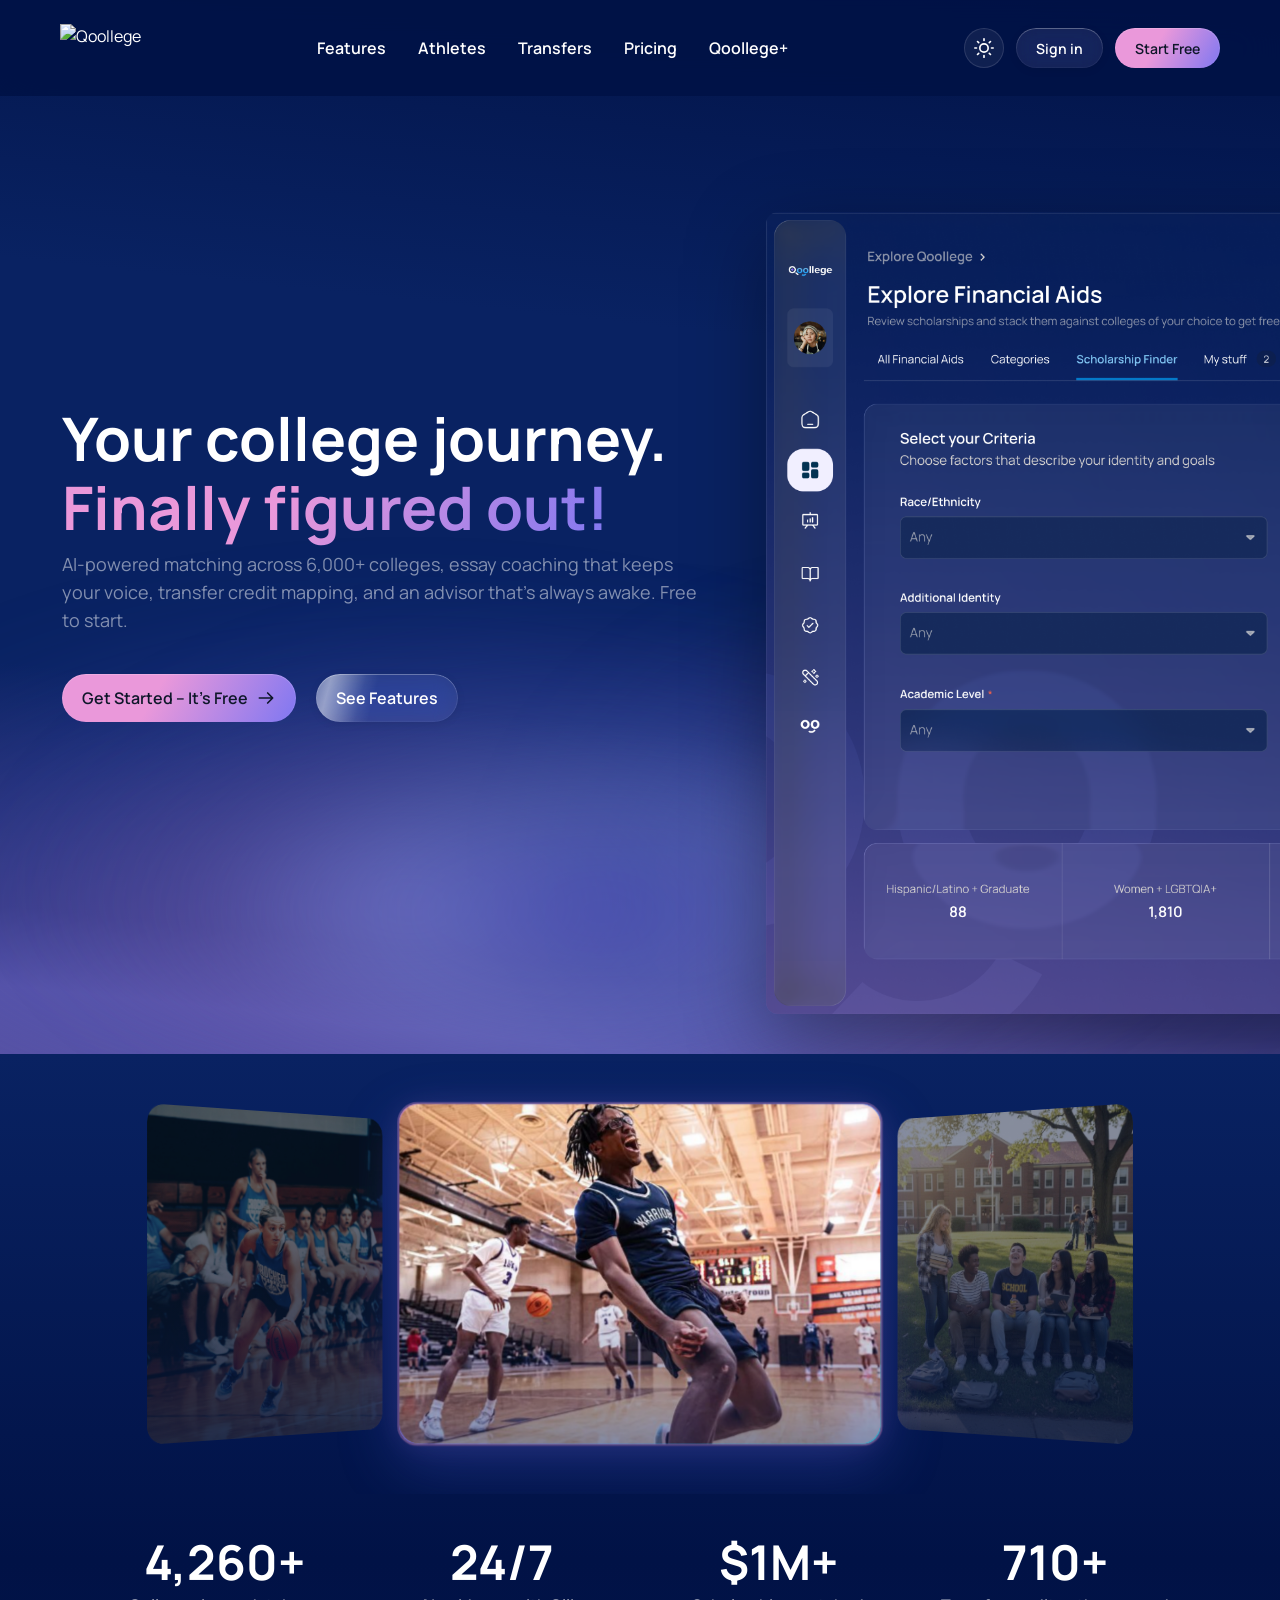
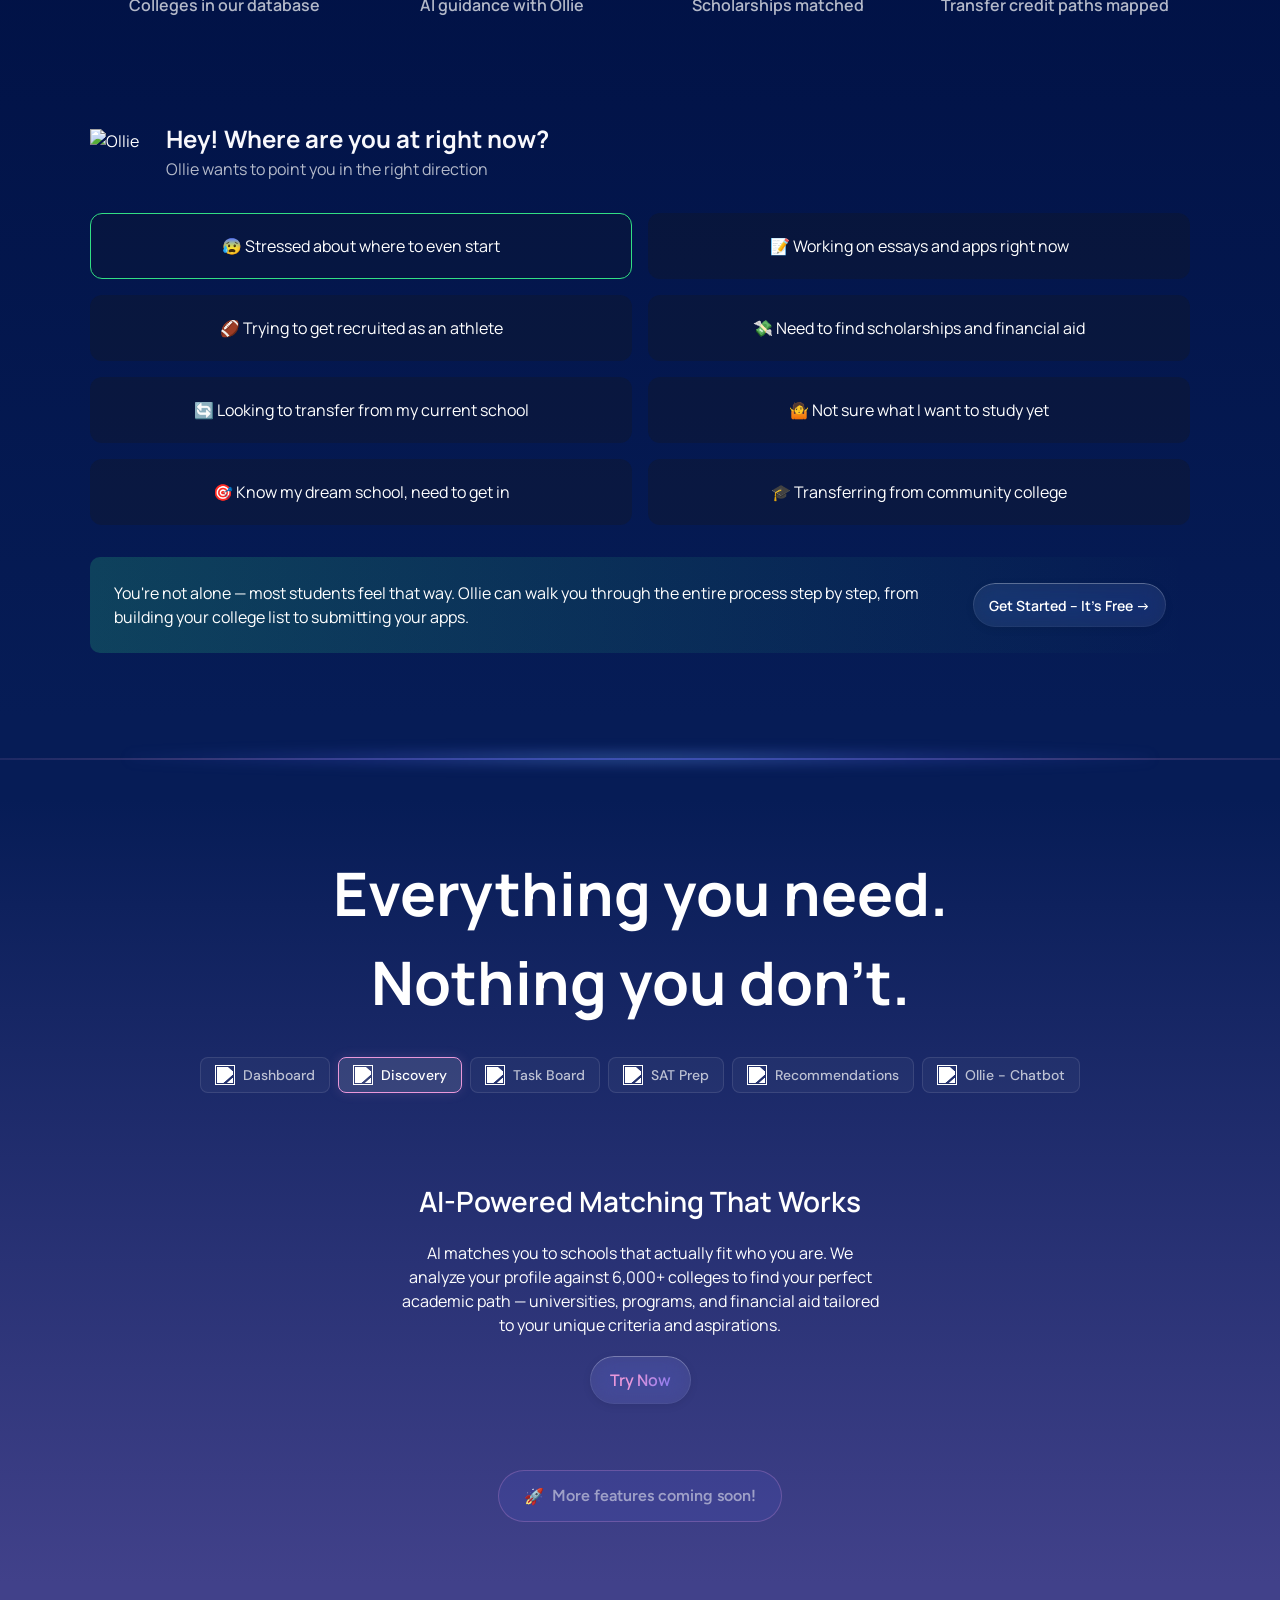
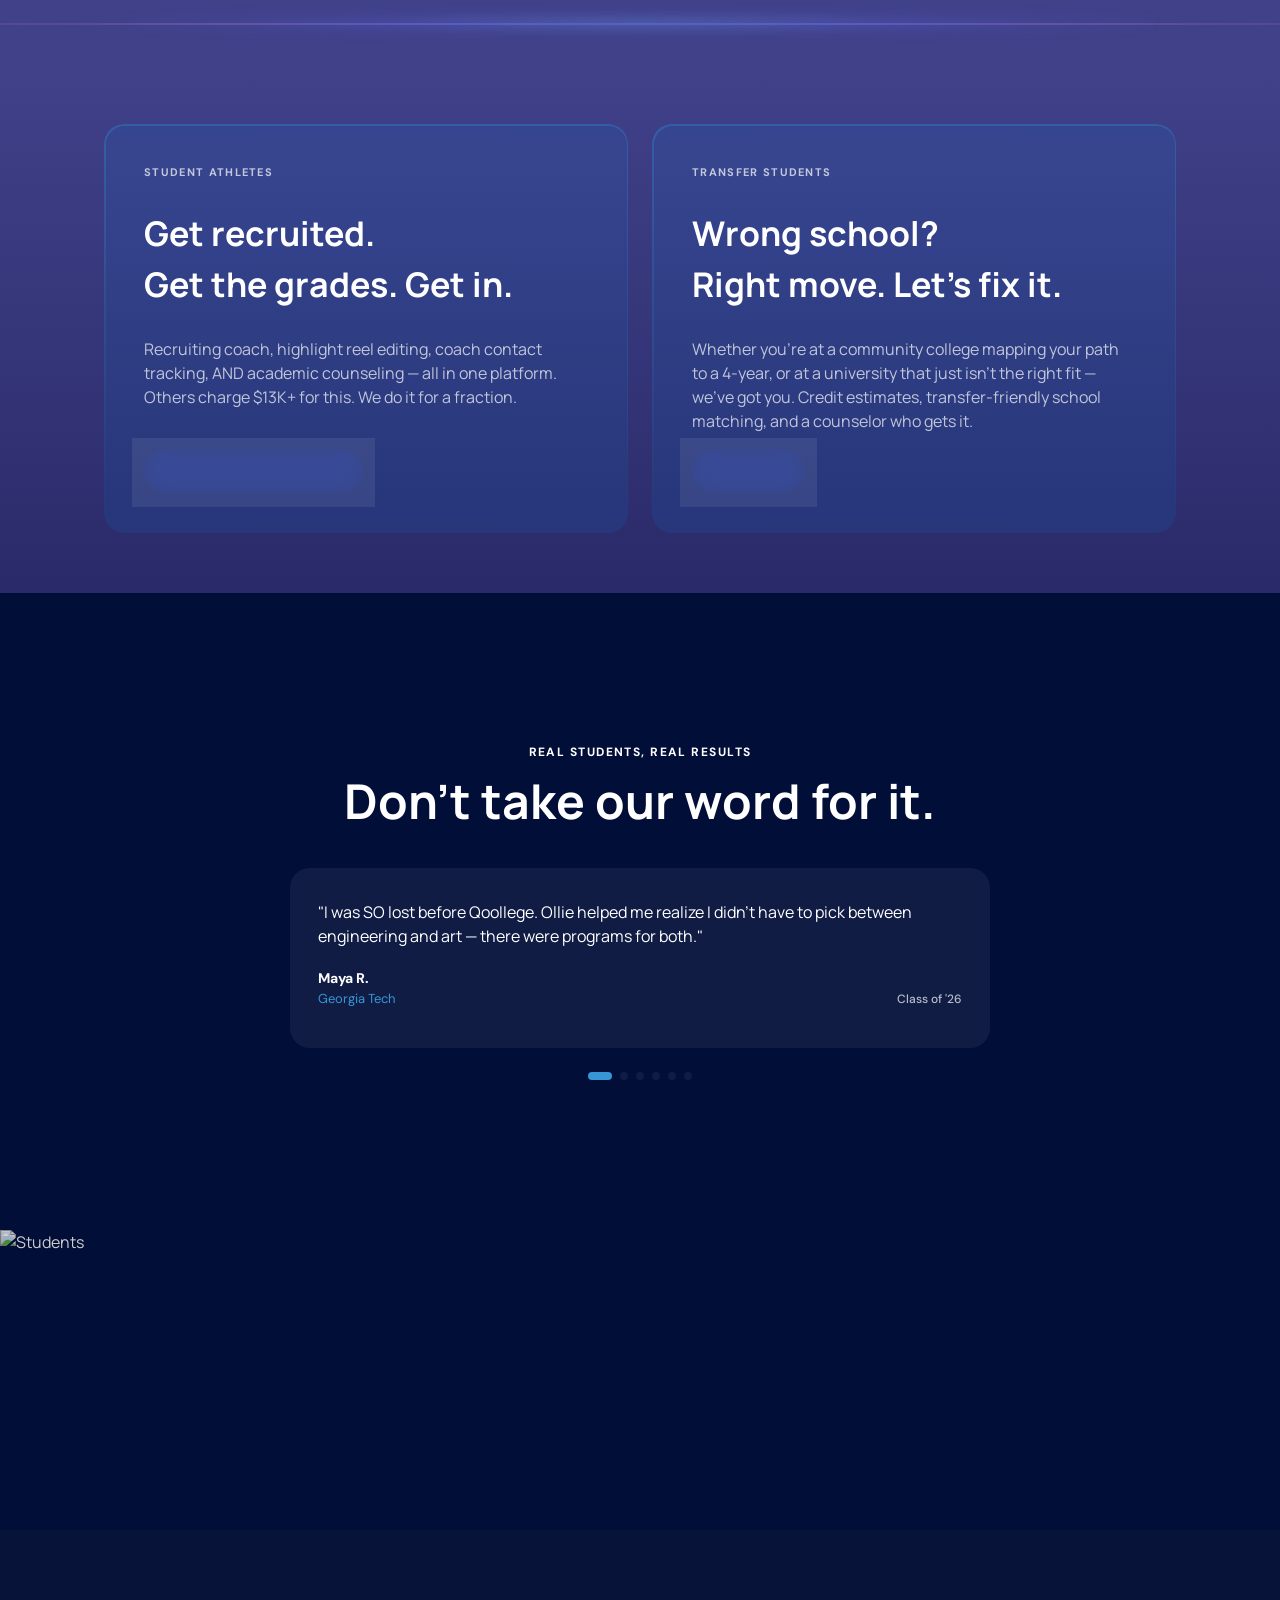
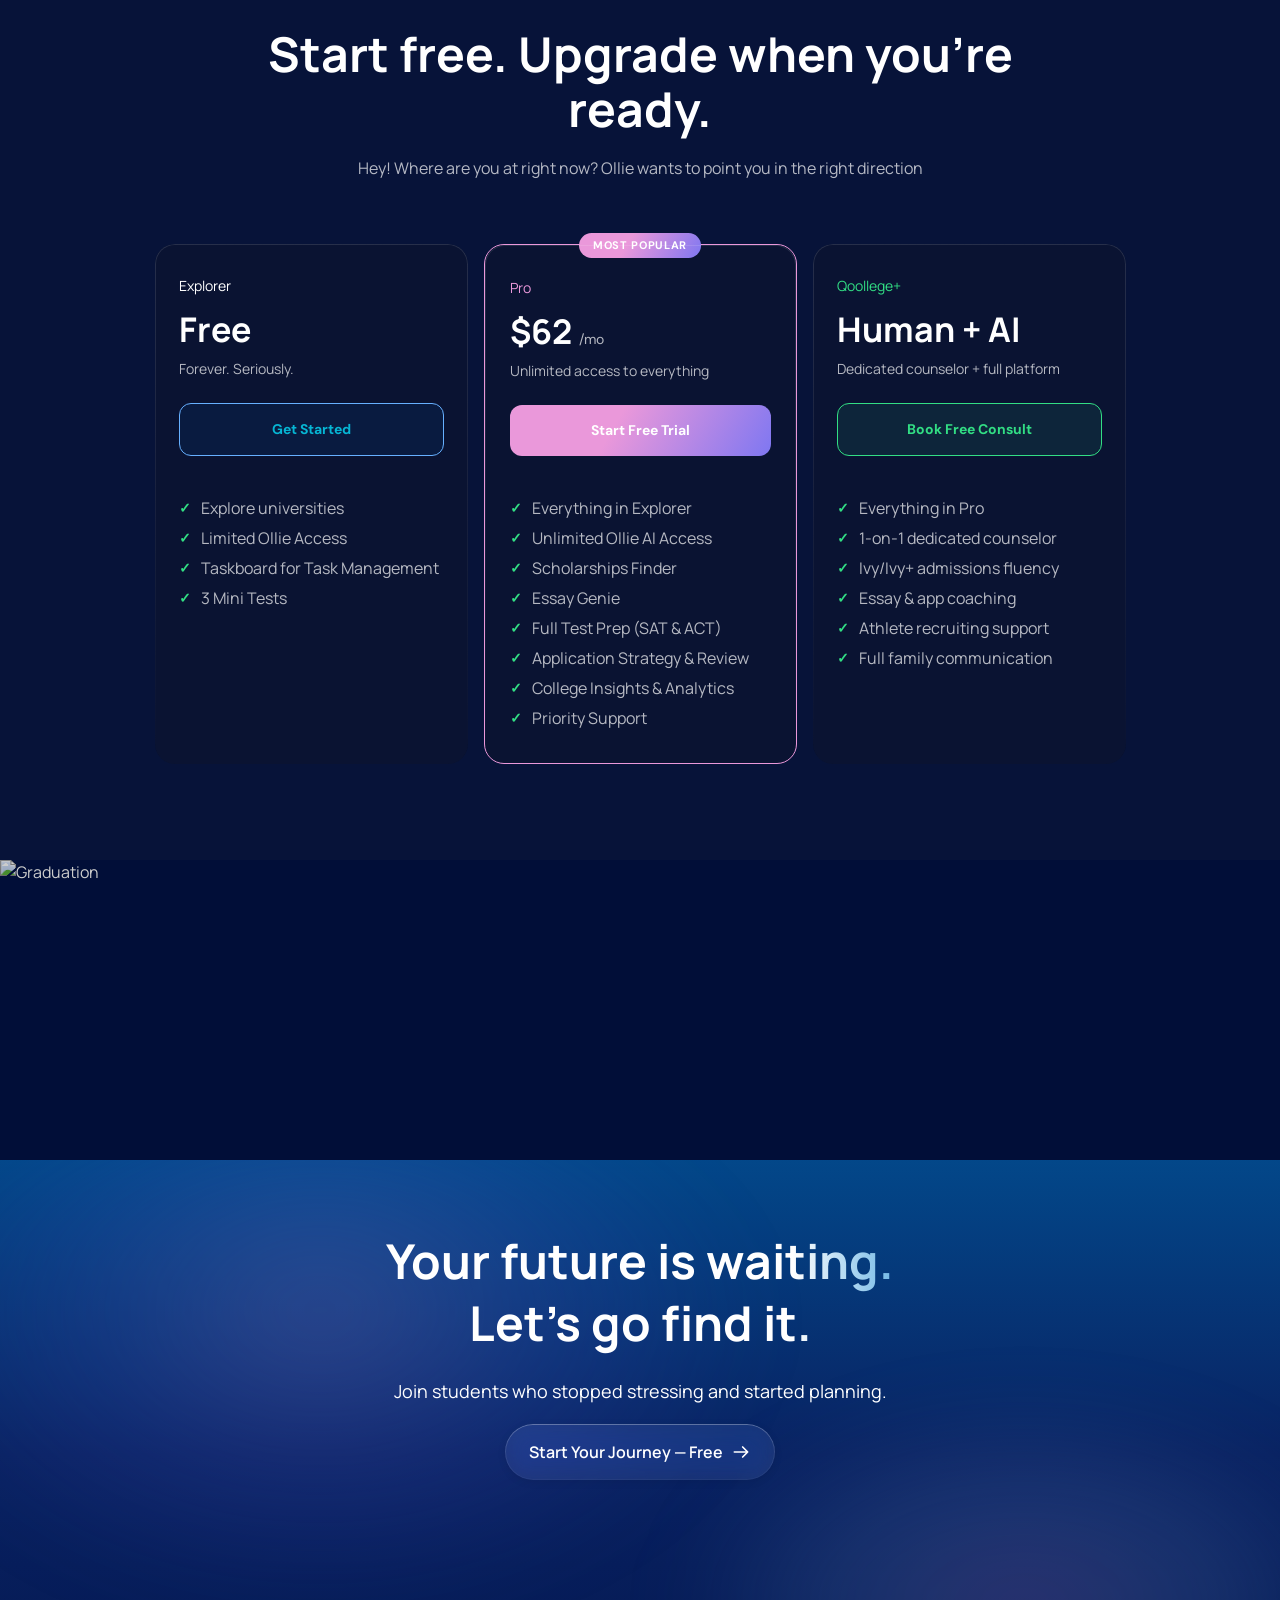
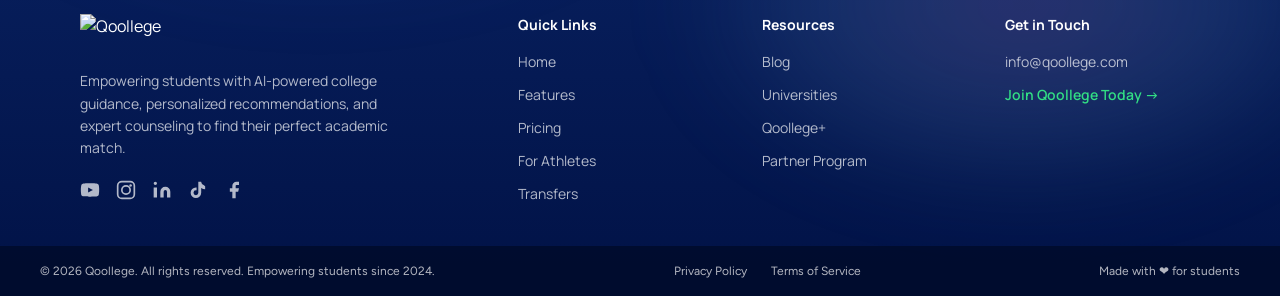
==== commit 6607a366: "Replace carousel stock photos with real high school imagery Swap the 4 figma-hosted student thumbnai" ====
--- a/index.html
+++ b/index.html
@@ -70,17 +70,17 @@
     <!-- Image strip carousel -->
     <div class="image-strip-wrapper">
       <div class="image-strip" id="imageStrip">
-        <!-- Clone set for infinite loop -->
-        <div class="strip-image clone"><img src="https://www.figma.com/api/mcp/asset/208367e9-4107-4874-bdaf-0b68e85a0df0" alt="Student 3"></div>
-        <div class="strip-image clone"><img src="https://www.figma.com/api/mcp/asset/6ac5022b-dfcf-452d-b8a4-8b9417f9e78c" alt="Student 4"></div>
+        <!-- Clone set for infinite loop (mirrors real idx 2 & 3) -->
+        <div class="strip-image clone"><img src="assets/lab.jpg" alt="High school students in science lab"></div>
+        <div class="strip-image clone"><img src="assets/mixed.jpg" alt="High school basketball player dribbling"></div>
         <!-- Real items -->
-        <div class="strip-image" data-idx="0"><img src="https://www.figma.com/api/mcp/asset/7e4d5f64-6372-4816-a95e-43c4e4bf3bc8" alt="Student 1"></div>
-        <div class="strip-image" data-idx="1"><img src="https://www.figma.com/api/mcp/asset/ed2e7fe8-8359-46c2-b014-8bda2a87d249" alt="Student 2"></div>
-        <div class="strip-image" data-idx="2"><img src="https://www.figma.com/api/mcp/asset/208367e9-4107-4874-bdaf-0b68e85a0df0" alt="Student 3"></div>
-        <div class="strip-image" data-idx="3"><img src="https://www.figma.com/api/mcp/asset/6ac5022b-dfcf-452d-b8a4-8b9417f9e78c" alt="Student 4"></div>
-        <!-- Clone set for infinite loop -->
-        <div class="strip-image clone"><img src="https://www.figma.com/api/mcp/asset/7e4d5f64-6372-4816-a95e-43c4e4bf3bc8" alt="Student 1"></div>
-        <div class="strip-image clone"><img src="https://www.figma.com/api/mcp/asset/ed2e7fe8-8359-46c2-b014-8bda2a87d249" alt="Student 2"></div>
+        <div class="strip-image" data-idx="0"><img src="assets/sport.jpg" alt="High school athlete celebrating on court"></div>
+        <div class="strip-image" data-idx="1"><img src="assets/class.jpg" alt="High school students studying outside school"></div>
+        <div class="strip-image" data-idx="2"><img src="assets/lab.jpg" alt="High school students in science lab"></div>
+        <div class="strip-image" data-idx="3"><img src="assets/mixed.jpg" alt="High school basketball player dribbling"></div>
+        <!-- Clone set for infinite loop (mirrors real idx 0 & 1) -->
+        <div class="strip-image clone"><img src="assets/sport.jpg" alt="High school athlete celebrating on court"></div>
+        <div class="strip-image clone"><img src="assets/class.jpg" alt="High school students studying outside school"></div>
       </div>
     </div>
 
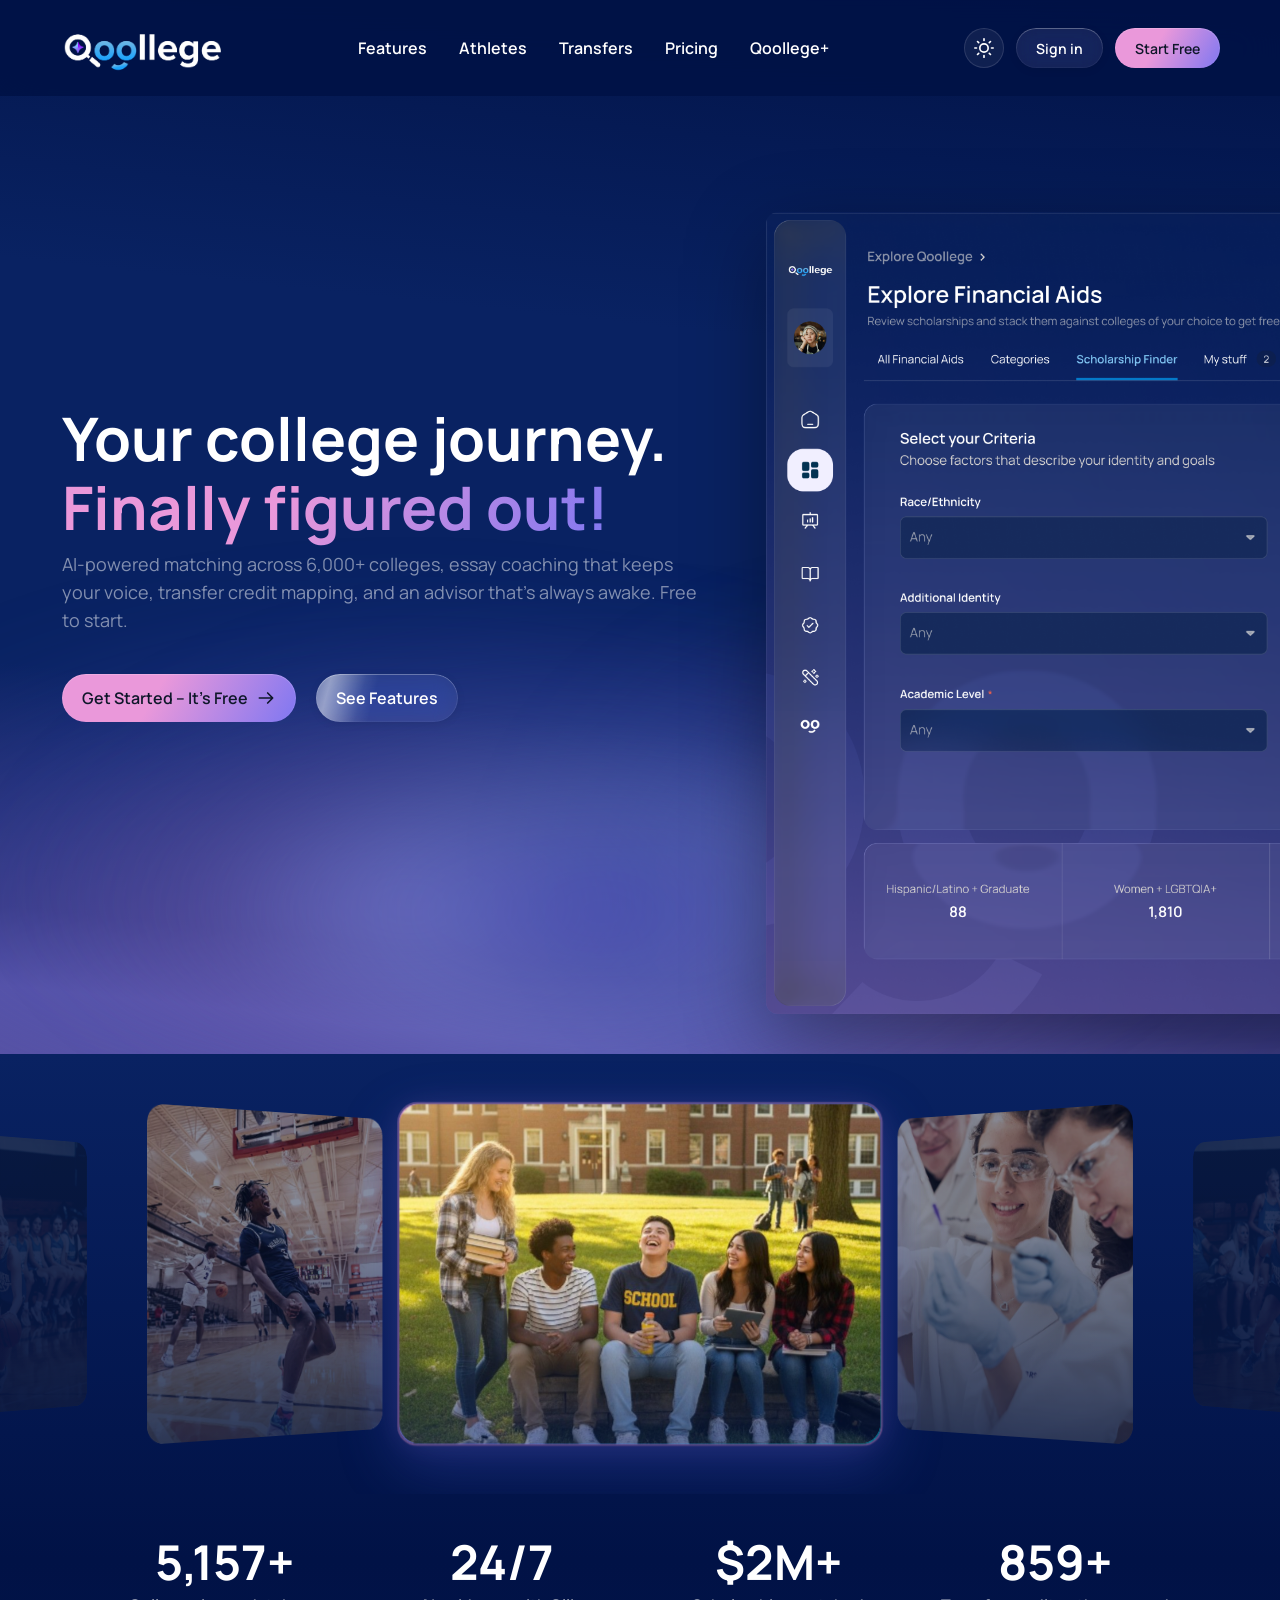
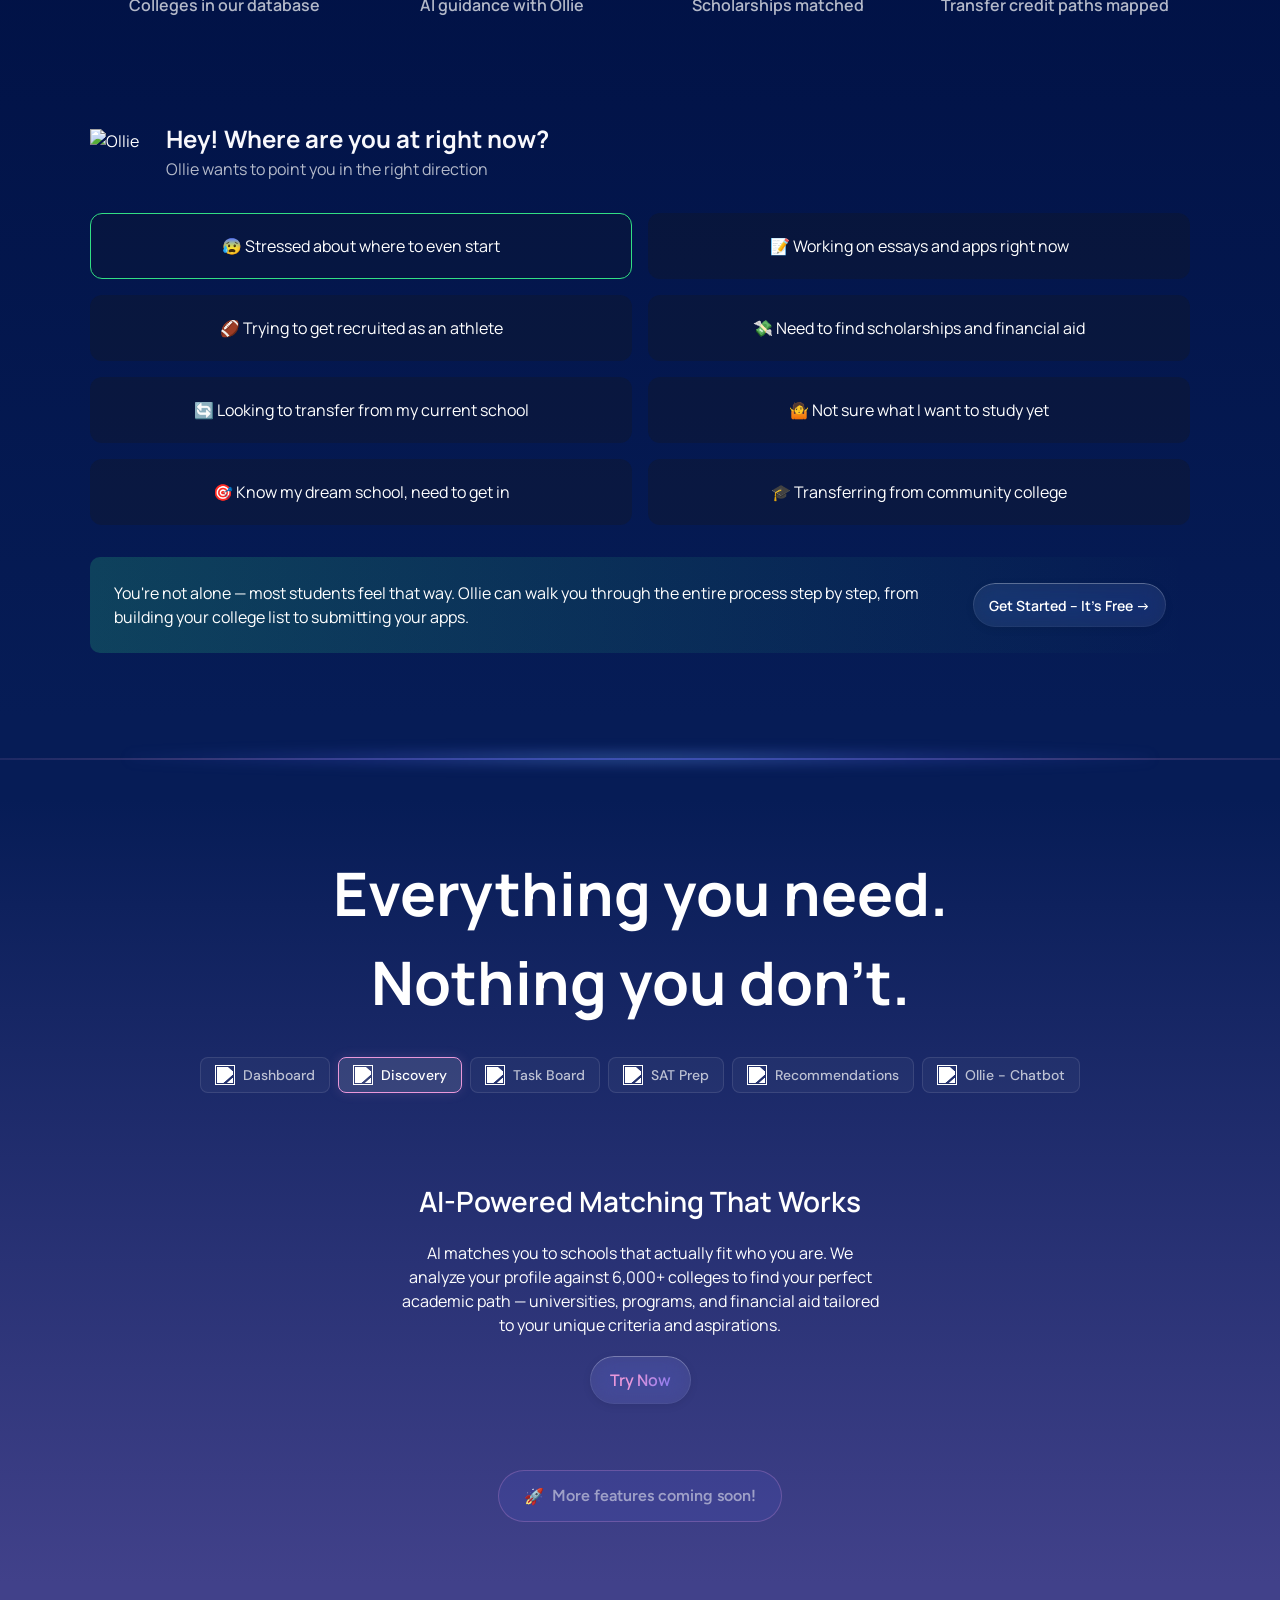
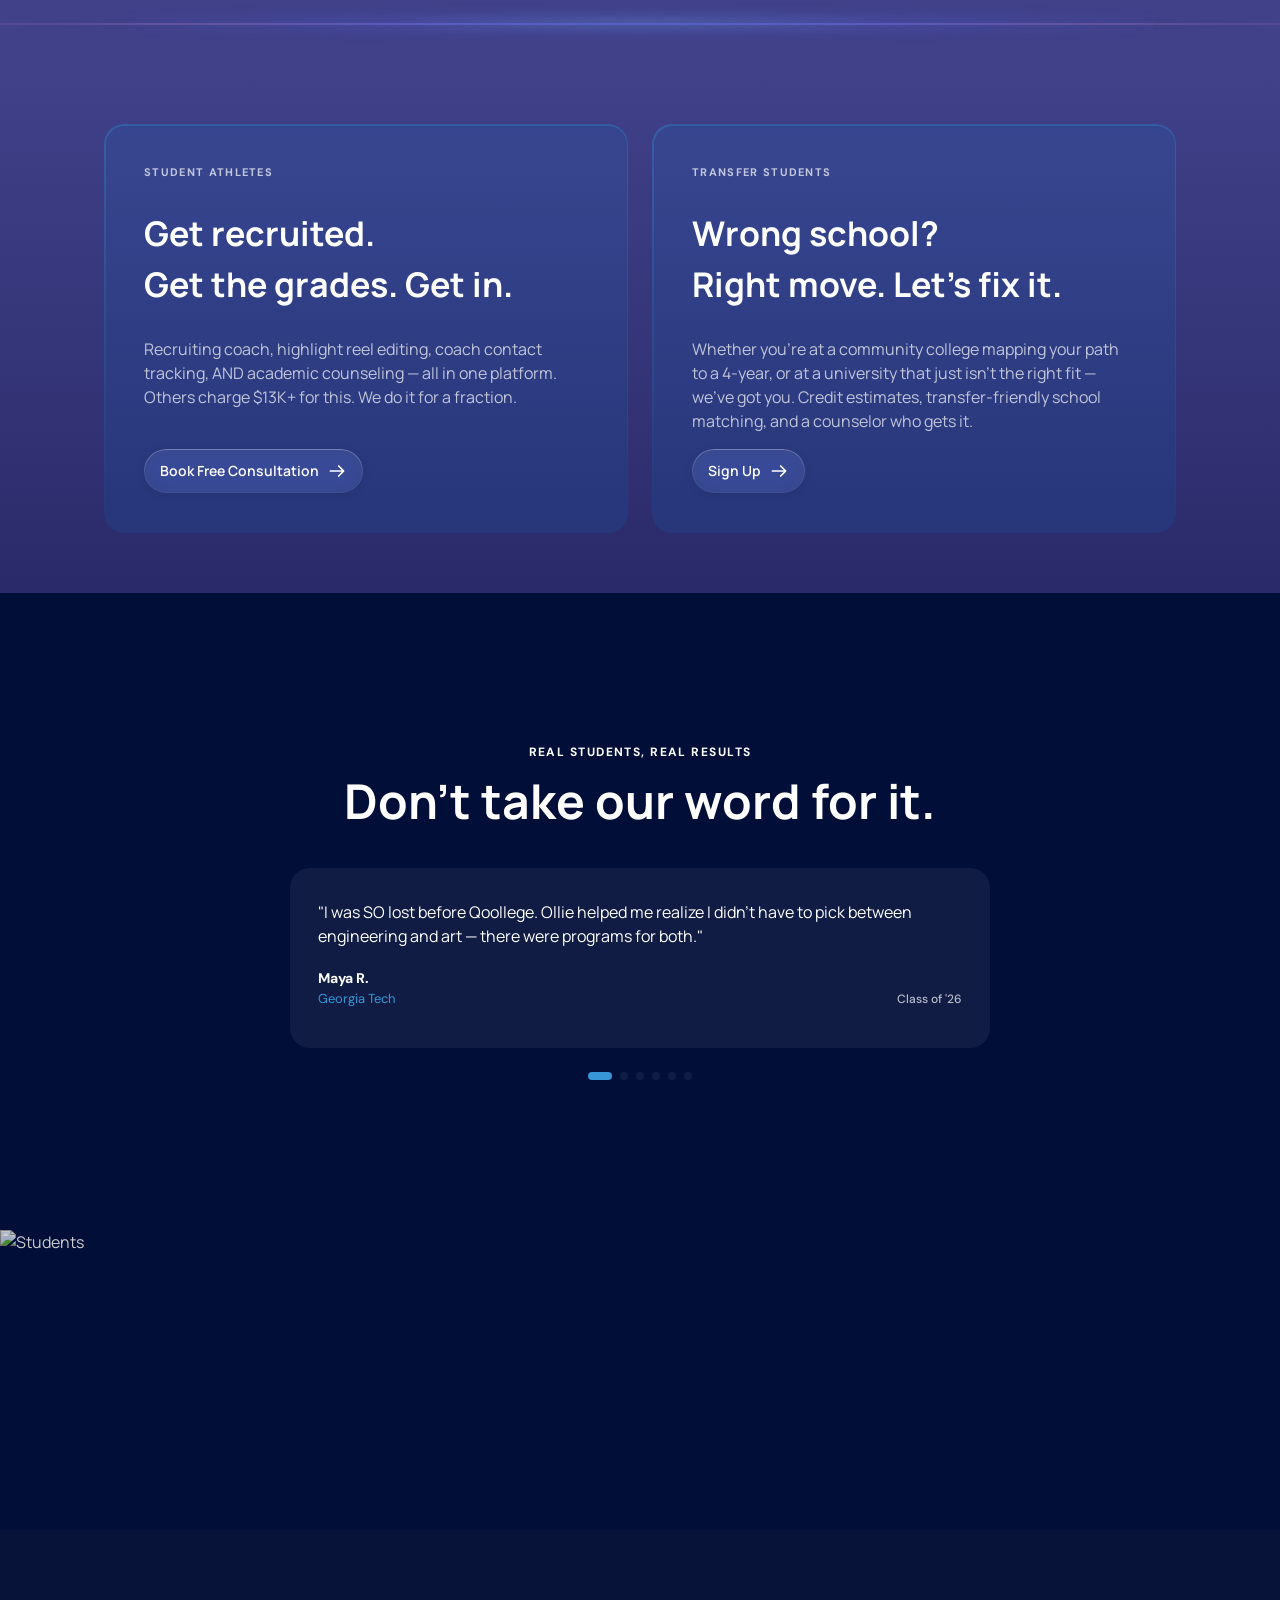
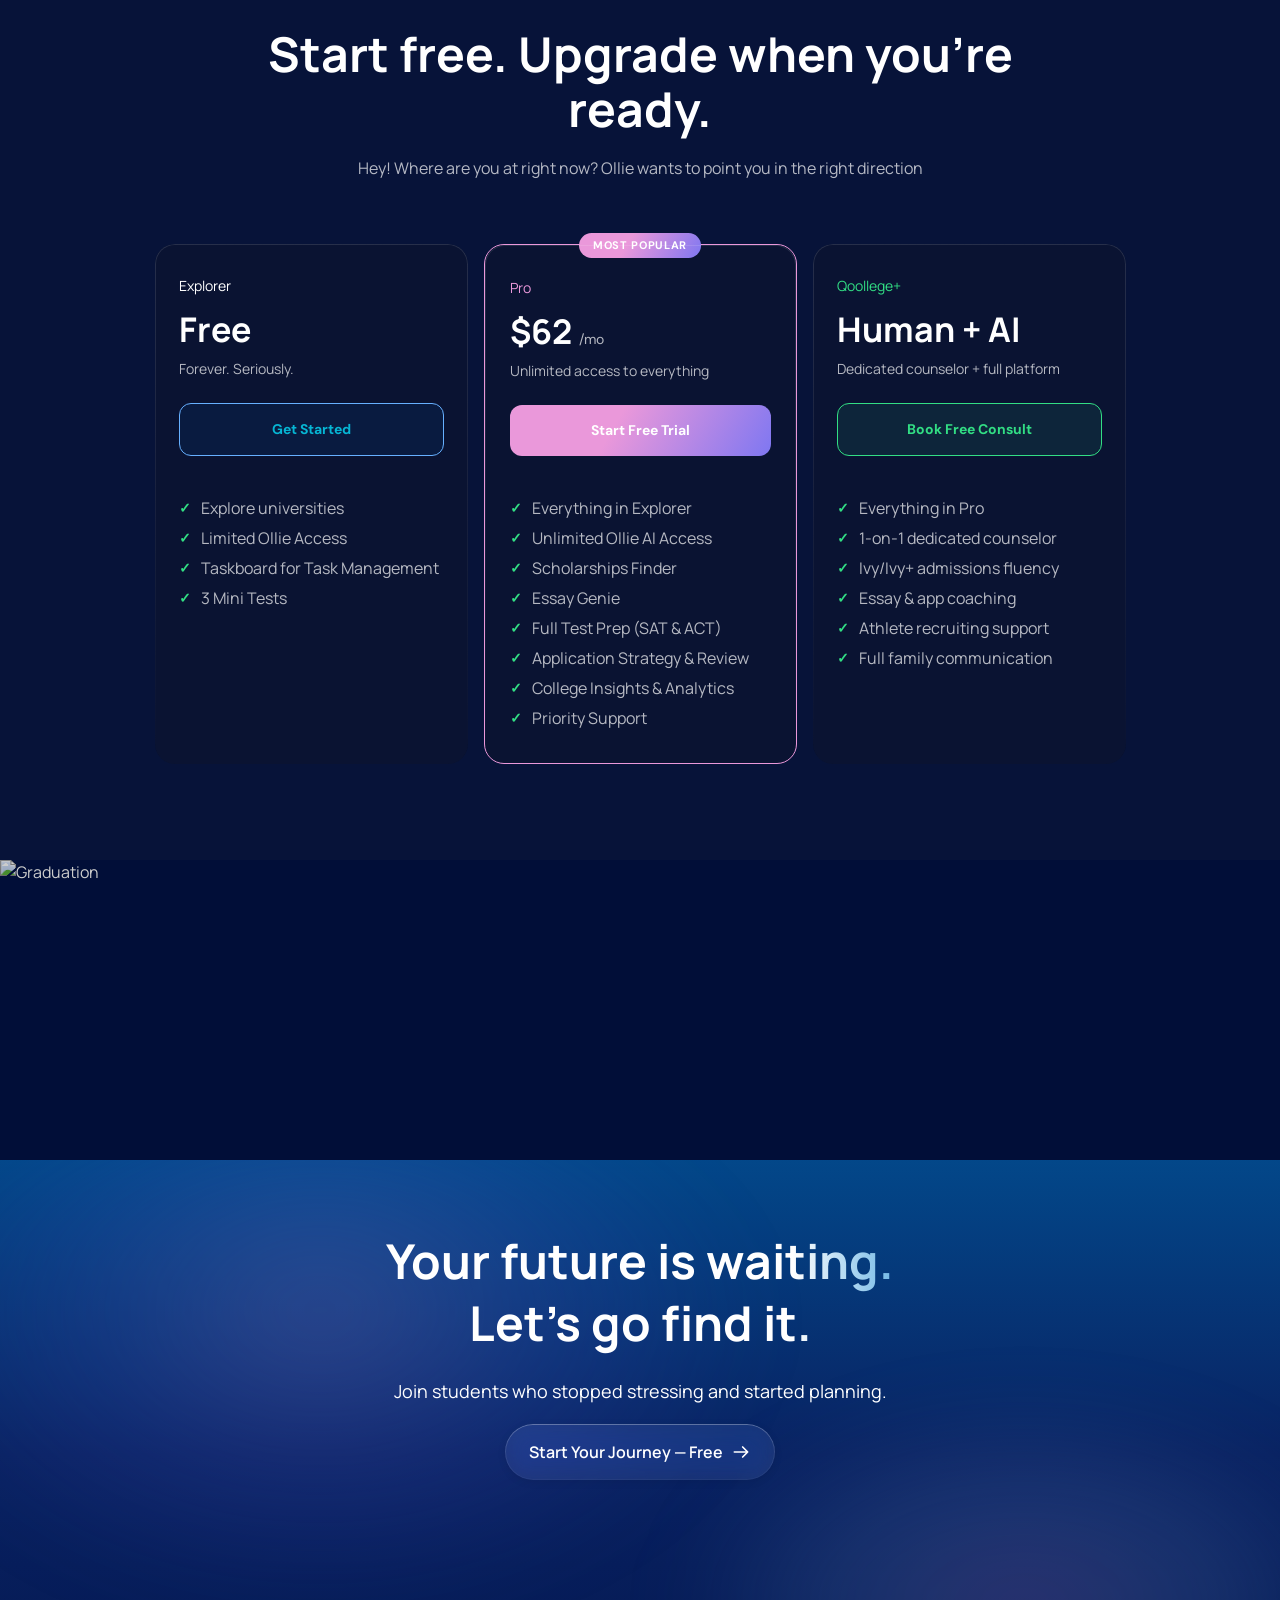
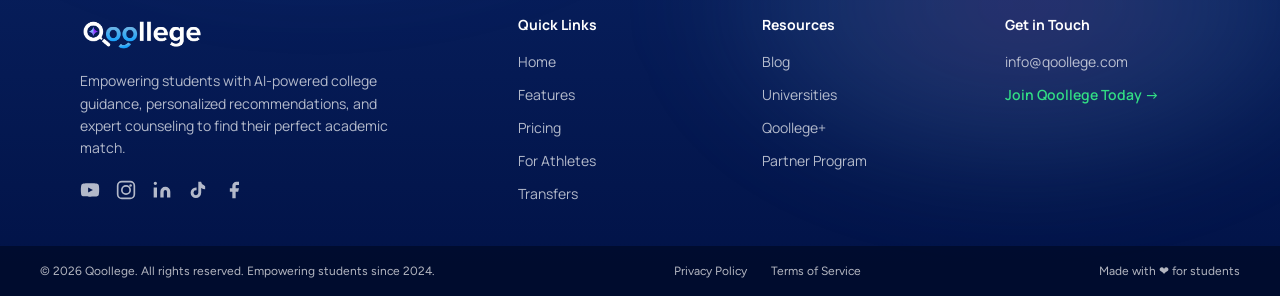
==== commit bcfef34d: "v2: Figma-aligned redesign — fonts, colors, pricing, trio cards, assets - Swap display font to Syne " ====
--- a/index.html
+++ b/index.html
@@ -15,7 +15,7 @@
   <header class="header">
     <div class="header-container">
       <a href="#" class="logo">
-        <img src="https://www.figma.com/api/mcp/asset/819d2723-68bd-4858-ae29-ad40c79c6fbd" alt="Qoollege">
+        <img src="assets/qoollege-logo.png" alt="Qoollege">
       </a>
       <nav class="nav">
         <a href="#features" class="nav-link">Features</a>
@@ -327,7 +327,7 @@
       <div class="footer-grid">
         <!-- Brand column -->
         <div class="footer-brand">
-          <img src="https://www.figma.com/api/mcp/asset/819d2723-68bd-4858-ae29-ad40c79c6fbd" alt="Qoollege" class="footer-logo">
+          <img src="assets/qoollege-logo.png" alt="Qoollege" class="footer-logo">
           <p class="footer-tagline">Empowering students with AI-powered college guidance, personalized recommendations, and expert counseling to find their perfect academic match.</p>
           <div class="footer-socials">
             <a href="#" aria-label="YouTube"><svg width="20" height="20" viewBox="0 0 24 24" fill="none"><path d="M22.54 6.42a2.78 2.78 0 00-1.94-2C18.88 4 12 4 12 4s-6.88 0-8.6.46a2.78 2.78 0 00-1.94 2A29 29 0 001 12a29 29 0 00.46 5.58 2.78 2.78 0 001.94 2c1.72.46 8.6.46 8.6.46s6.88 0 8.6-.46a2.78 2.78 0 001.94-2A29 29 0 0023 12a29 29 0 00-.46-5.58zM9.75 15.02V8.98L15.5 12l-5.75 3.02z" fill="currentColor"/></svg></a>
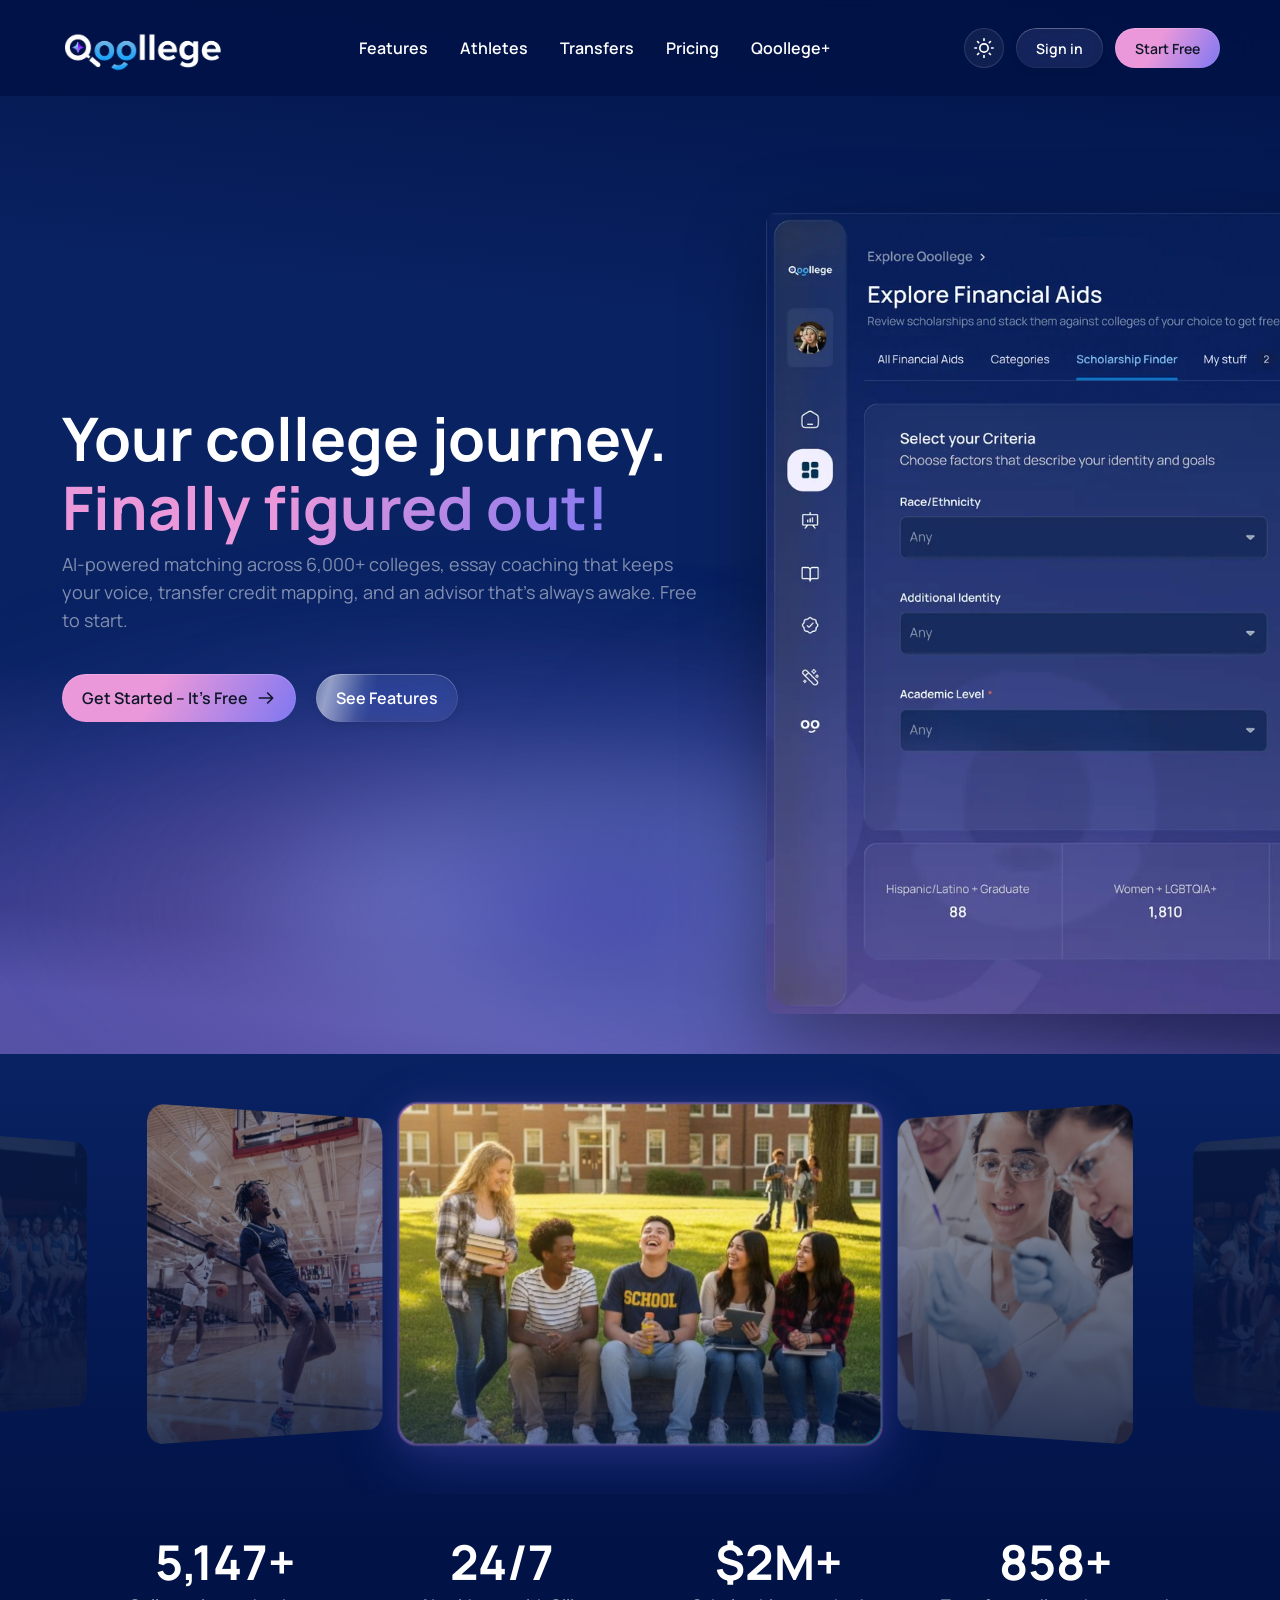
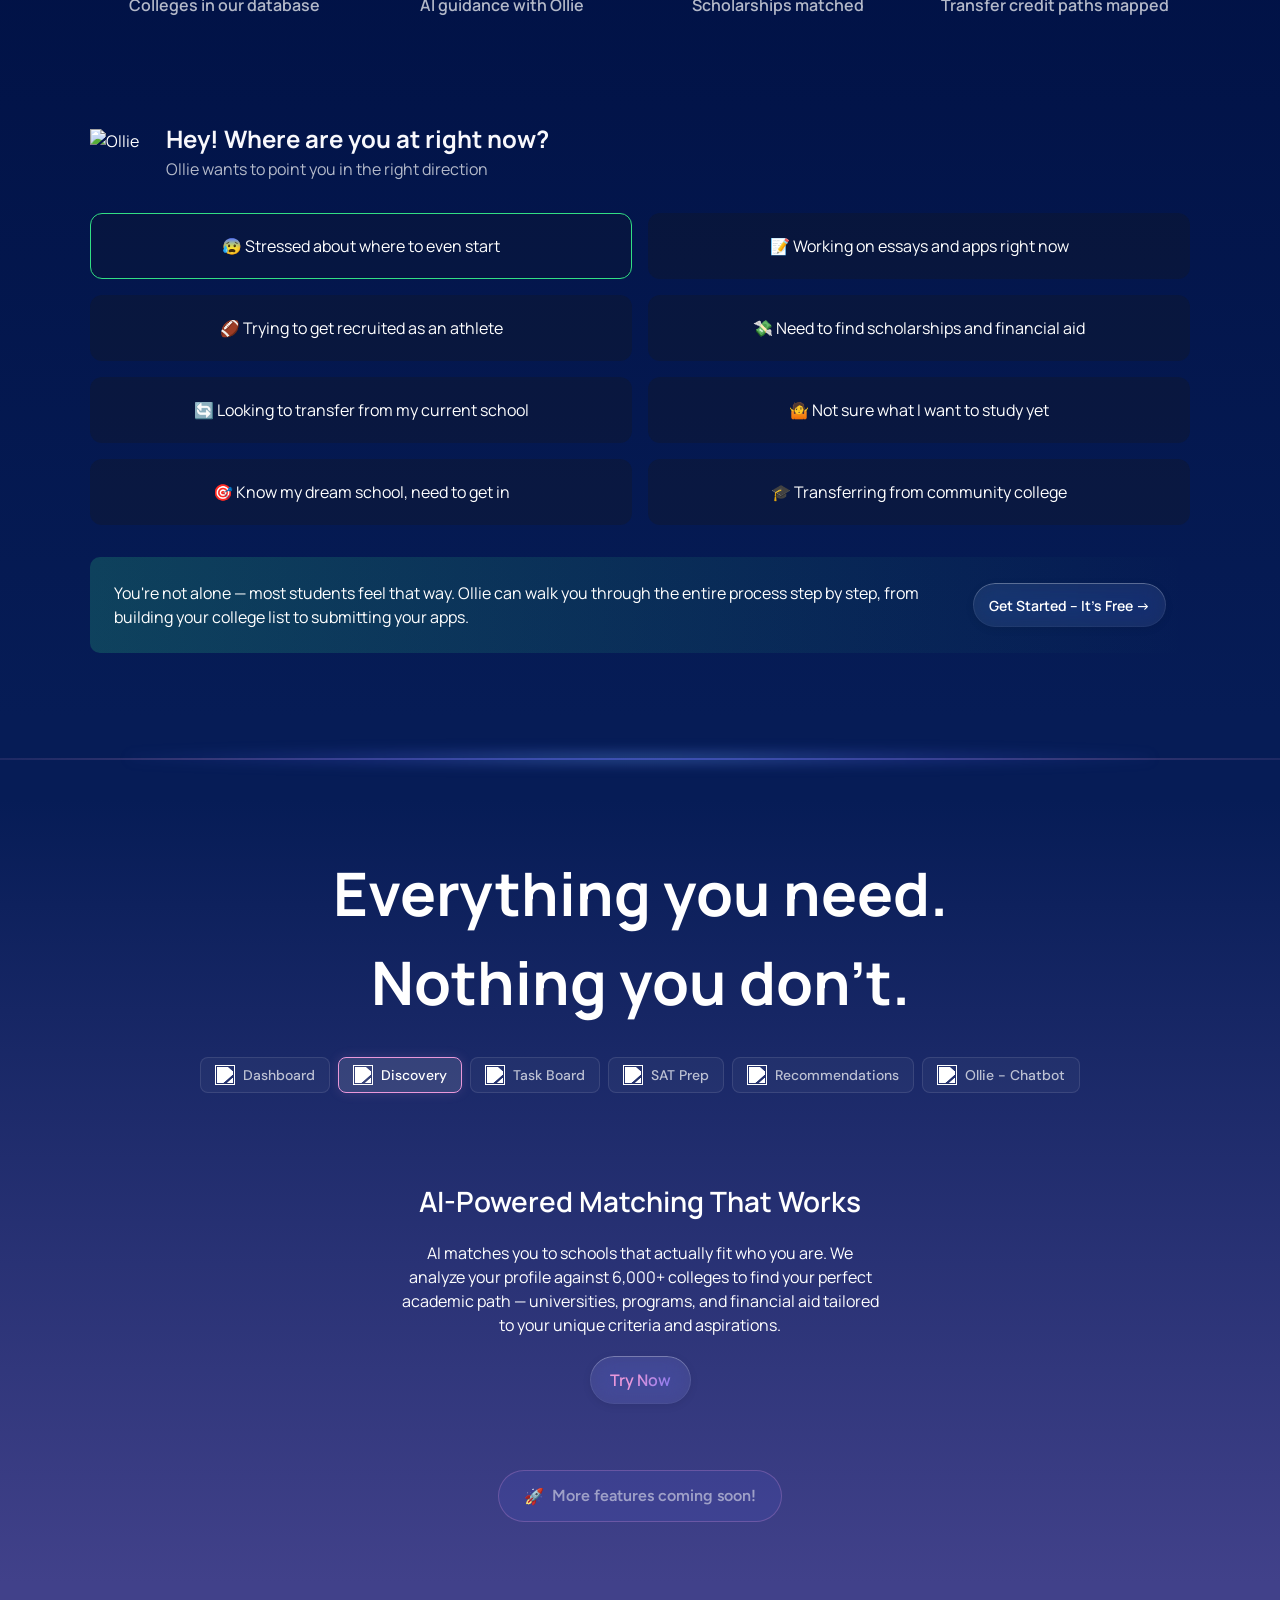
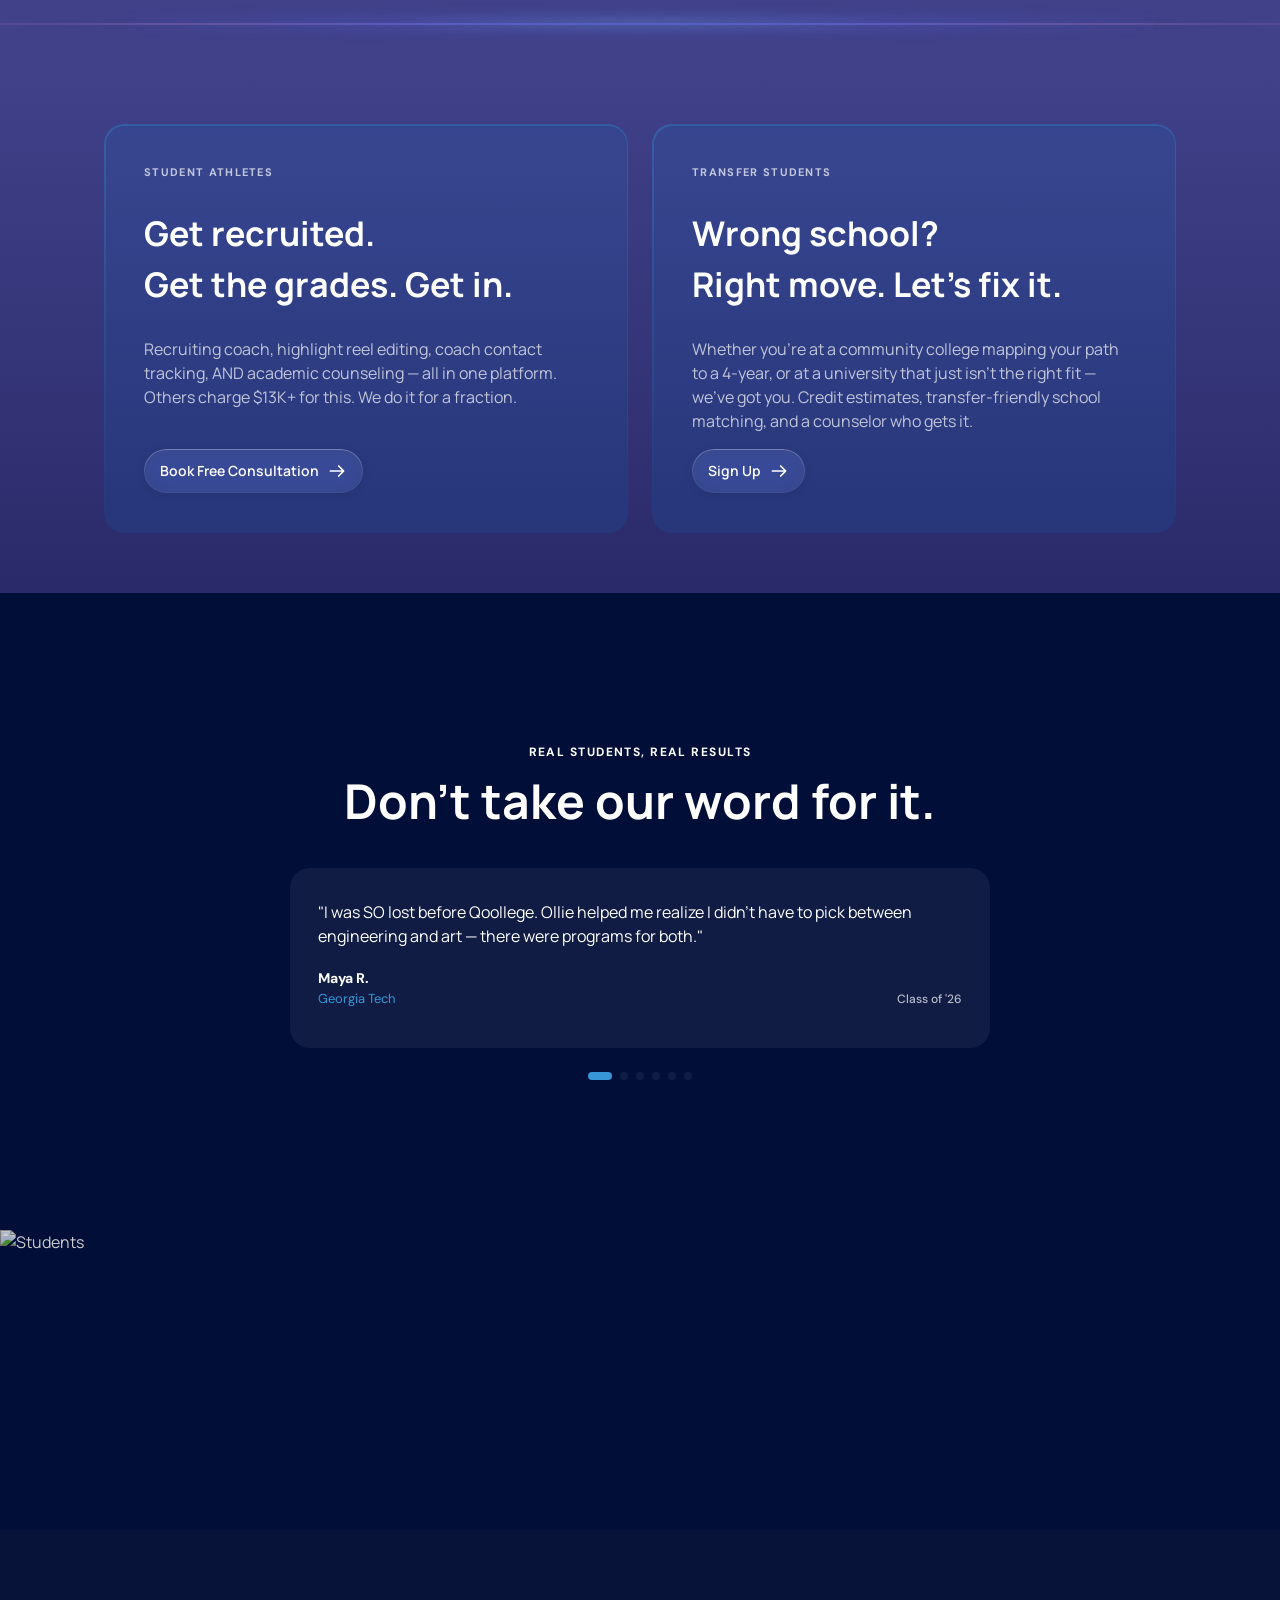
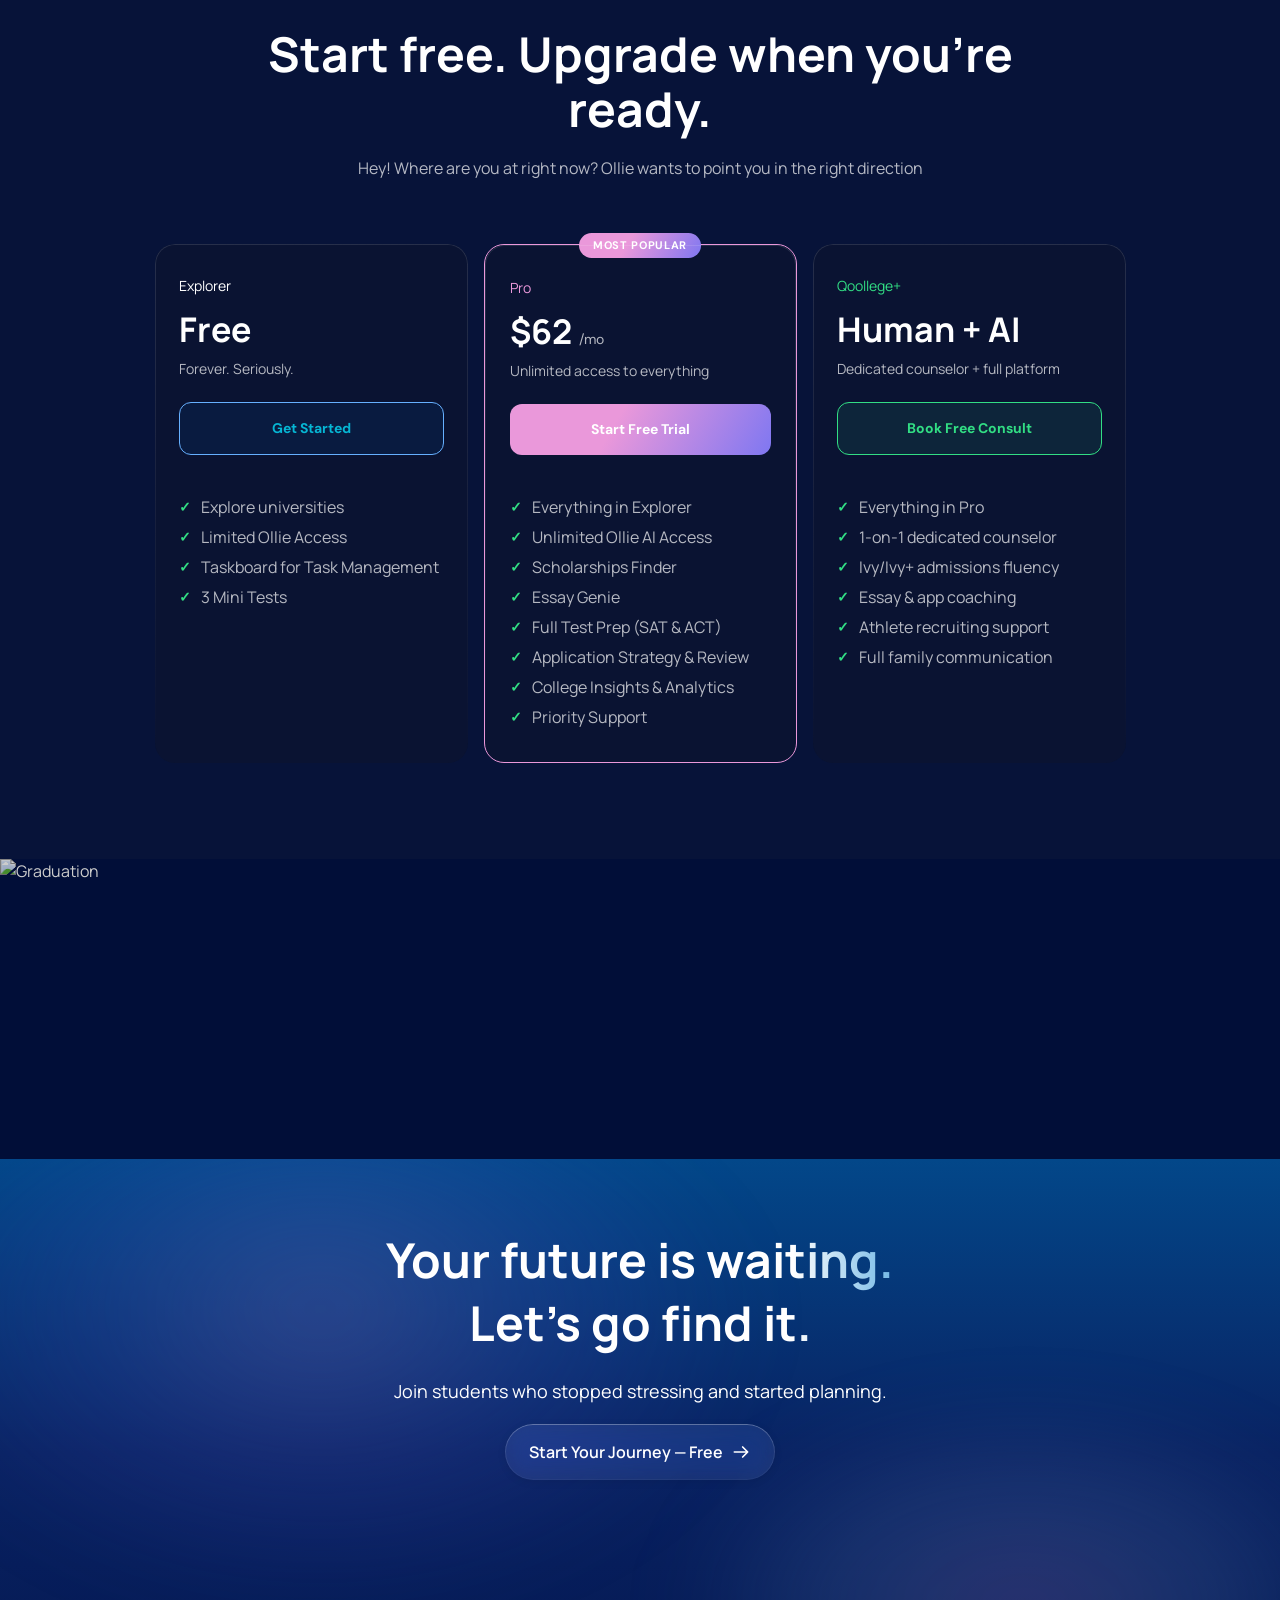
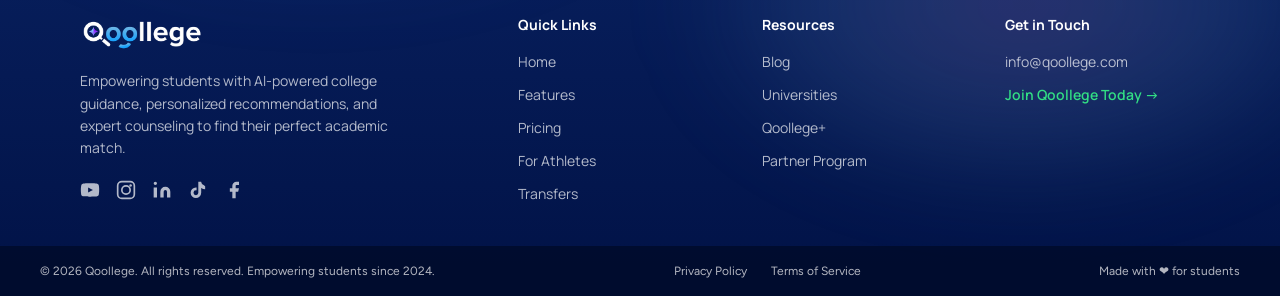
==== commit 0f862bf0: "perf: optimize images to WebP; remove misleading carousel click affordance Image optimization (v1 & " ====
--- a/index.html
+++ b/index.html
@@ -15,7 +15,10 @@
   <header class="header">
     <div class="header-container">
       <a href="#" class="logo">
-        <img src="assets/qoollege-logo.png" alt="Qoollege">
+        <picture>
+          <source srcset="assets/qoollege-logo.webp" type="image/webp">
+          <img src="assets/qoollege-logo.png" alt="Qoollege" decoding="async" fetchpriority="high">
+        </picture>
       </a>
       <nav class="nav">
         <a href="#features" class="nav-link">Features</a>
@@ -59,8 +62,14 @@
 
       <!-- Scholarship Finder Preview Image -->
       <div class="finder-card">
-        <img src="assets/HeroImage.png" alt="Qoollege Scholarship Finder — Explore Financial Aids" class="finder-card-img finder-dark">
-        <img src="assets/HeroImageLight.png" alt="Qoollege Scholarship Finder — Explore Financial Aids" class="finder-card-img finder-light">
+        <picture>
+          <source srcset="assets/HeroImage.webp" type="image/webp">
+          <img src="assets/HeroImage.png" alt="Qoollege Scholarship Finder — Explore Financial Aids" class="finder-card-img finder-dark" decoding="async" fetchpriority="high">
+        </picture>
+        <picture>
+          <source srcset="assets/HeroImageLight.webp" type="image/webp">
+          <img src="assets/HeroImageLight.png" alt="Qoollege Scholarship Finder — Explore Financial Aids" class="finder-card-img finder-light" decoding="async" fetchpriority="high">
+        </picture>
       </div>
     </div>
   </section>
@@ -71,16 +80,40 @@
     <div class="image-strip-wrapper">
       <div class="image-strip" id="imageStrip">
         <!-- Clone set for infinite loop (mirrors real idx 2 & 3) -->
-        <div class="strip-image clone"><img src="assets/lab.jpg" alt="High school students in science lab"></div>
-        <div class="strip-image clone"><img src="assets/mixed.jpg" alt="High school basketball player dribbling"></div>
+        <div class="strip-image clone"><picture>
+            <source srcset="assets/lab.webp" type="image/webp">
+            <img src="assets/lab.jpg" alt="High school students in science lab" decoding="async" loading="lazy">
+          </picture></div>
+        <div class="strip-image clone"><picture>
+            <source srcset="assets/mixed.webp" type="image/webp">
+            <img src="assets/mixed.jpg" alt="High school basketball player dribbling" decoding="async" loading="lazy">
+          </picture></div>
         <!-- Real items -->
-        <div class="strip-image" data-idx="0"><img src="assets/sport.jpg" alt="High school athlete celebrating on court"></div>
-        <div class="strip-image" data-idx="1"><img src="assets/class.jpg" alt="High school students studying outside school"></div>
-        <div class="strip-image" data-idx="2"><img src="assets/lab.jpg" alt="High school students in science lab"></div>
-        <div class="strip-image" data-idx="3"><img src="assets/mixed.jpg" alt="High school basketball player dribbling"></div>
+        <div class="strip-image" data-idx="0"><picture>
+            <source srcset="assets/sport.webp" type="image/webp">
+            <img src="assets/sport.jpg" alt="High school athlete celebrating on court" decoding="async">
+          </picture></div>
+        <div class="strip-image" data-idx="1"><picture>
+            <source srcset="assets/class.webp" type="image/webp">
+            <img src="assets/class.jpg" alt="High school students studying outside school" decoding="async">
+          </picture></div>
+        <div class="strip-image" data-idx="2"><picture>
+            <source srcset="assets/lab.webp" type="image/webp">
+            <img src="assets/lab.jpg" alt="High school students in science lab" decoding="async" loading="lazy">
+          </picture></div>
+        <div class="strip-image" data-idx="3"><picture>
+            <source srcset="assets/mixed.webp" type="image/webp">
+            <img src="assets/mixed.jpg" alt="High school basketball player dribbling" decoding="async" loading="lazy">
+          </picture></div>
         <!-- Clone set for infinite loop (mirrors real idx 0 & 1) -->
-        <div class="strip-image clone"><img src="assets/sport.jpg" alt="High school athlete celebrating on court"></div>
-        <div class="strip-image clone"><img src="assets/class.jpg" alt="High school students studying outside school"></div>
+        <div class="strip-image clone"><picture>
+            <source srcset="assets/sport.webp" type="image/webp">
+            <img src="assets/sport.jpg" alt="High school athlete celebrating on court" decoding="async" loading="lazy">
+          </picture></div>
+        <div class="strip-image clone"><picture>
+            <source srcset="assets/class.webp" type="image/webp">
+            <img src="assets/class.jpg" alt="High school students studying outside school" decoding="async" loading="lazy">
+          </picture></div>
       </div>
     </div>
 
@@ -327,7 +360,10 @@
       <div class="footer-grid">
         <!-- Brand column -->
         <div class="footer-brand">
-          <img src="assets/qoollege-logo.png" alt="Qoollege" class="footer-logo">
+          <picture>
+            <source srcset="assets/qoollege-logo.webp" type="image/webp">
+            <img src="assets/qoollege-logo.png" alt="Qoollege" class="footer-logo" loading="lazy" decoding="async">
+          </picture>
           <p class="footer-tagline">Empowering students with AI-powered college guidance, personalized recommendations, and expert counseling to find their perfect academic match.</p>
           <div class="footer-socials">
             <a href="#" aria-label="YouTube"><svg width="20" height="20" viewBox="0 0 24 24" fill="none"><path d="M22.54 6.42a2.78 2.78 0 00-1.94-2C18.88 4 12 4 12 4s-6.88 0-8.6.46a2.78 2.78 0 00-1.94 2A29 29 0 001 12a29 29 0 00.46 5.58 2.78 2.78 0 001.94 2c1.72.46 8.6.46 8.6.46s6.88 0 8.6-.46a2.78 2.78 0 001.94-2A29 29 0 0023 12a29 29 0 00-.46-5.58zM9.75 15.02V8.98L15.5 12l-5.75 3.02z" fill="currentColor"/></svg></a>
@@ -773,14 +809,8 @@
     timer = setInterval(next, 3000);
   }
 
-  // Click to select
-  realSlides.forEach(function(slide, i) {
-    slide.addEventListener('click', function() {
-      clearInterval(timer);
-      activate(i, true);
-      startLoop();
-    });
-  });
+  // Note: carousel is auto-playing / non-interactive by design — no click handlers,
+  // no pointer cursor. See boss feedback: affordance was unclear when it was clickable.
 
   // Suppress all slide transitions on initial load, then enable
   allSlides.forEach(function(s) { s.style.transition = 'none'; });
--- a/styles.css
+++ b/styles.css
@@ -651,10 +651,10 @@
   opacity: 0.2;
   filter: brightness(0.35) saturate(0.4);
   transform: scale(0.78);
-  cursor: pointer;
   border: 2px solid transparent;
   transform-style: preserve-3d;
   backface-visibility: hidden;
+  user-select: none;
 }
 
 /* Door-hinge neighbors — tilt inward toward the center active slide */
@@ -697,12 +697,19 @@
   box-shadow: 0 20px 60px rgba(91, 108, 249, 0.25), 0 0 30px rgba(234, 152, 218, 0.1);
 }
 
+.strip-image picture {
+  display: block;
+  width: 100%;
+  height: 100%;
+}
+
 .strip-image img {
   width: 100%;
   height: 100%;
   object-fit: cover;
   border-radius: 18px;
   transition: transform 0.6s ease;
+  pointer-events: none;
 }
 
 .strip-image.active img {
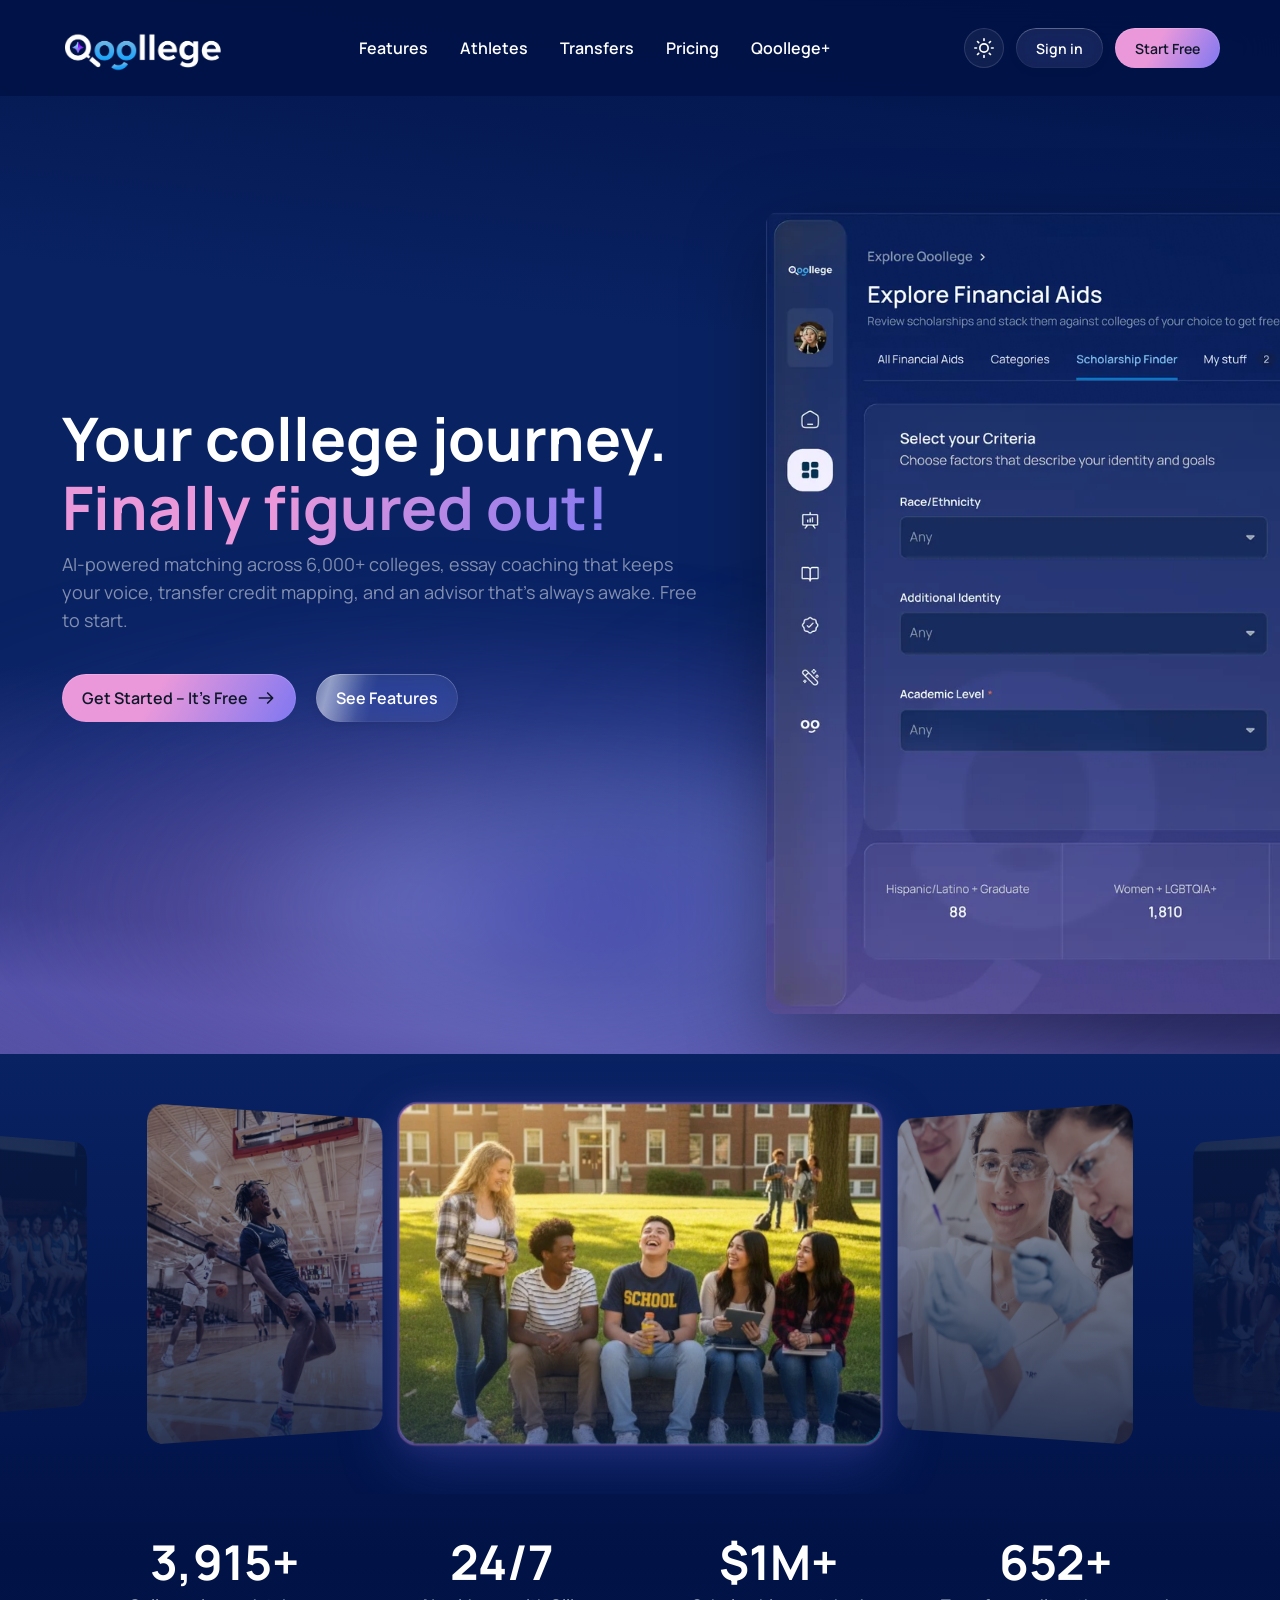
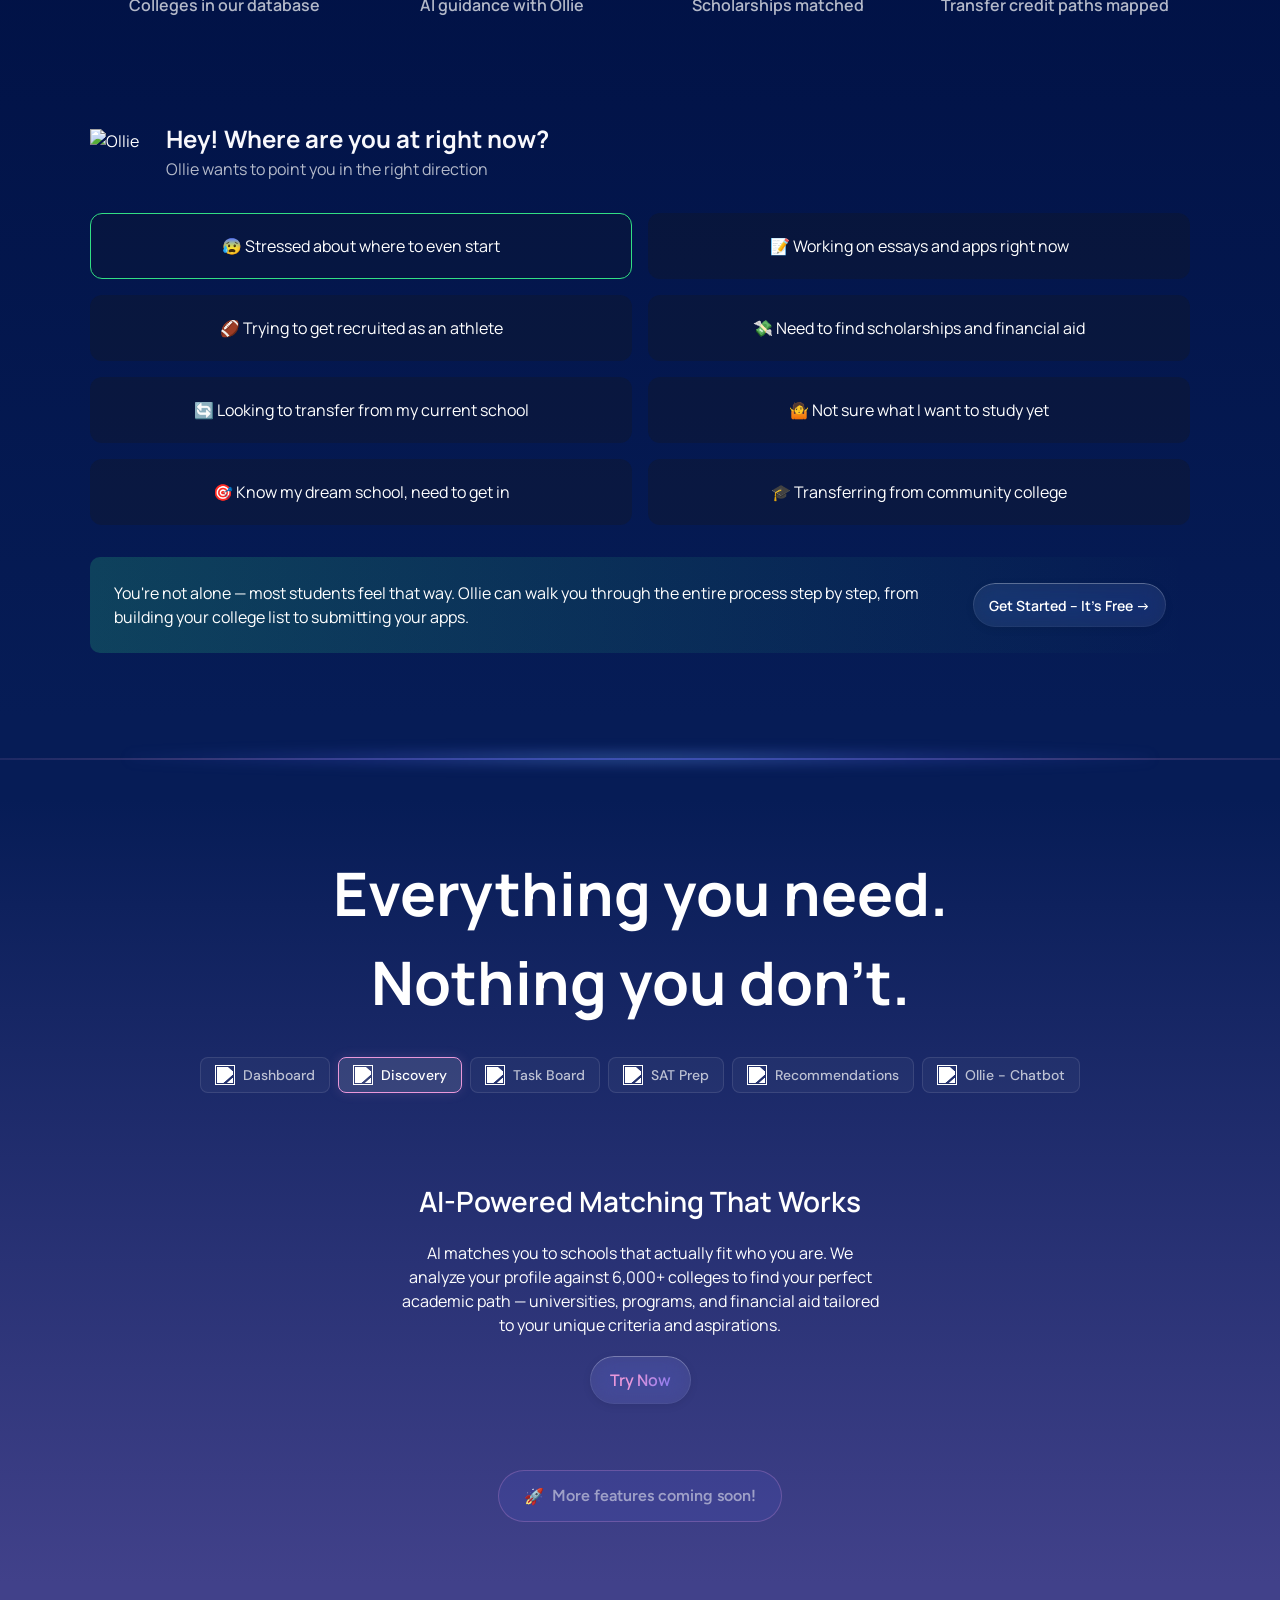
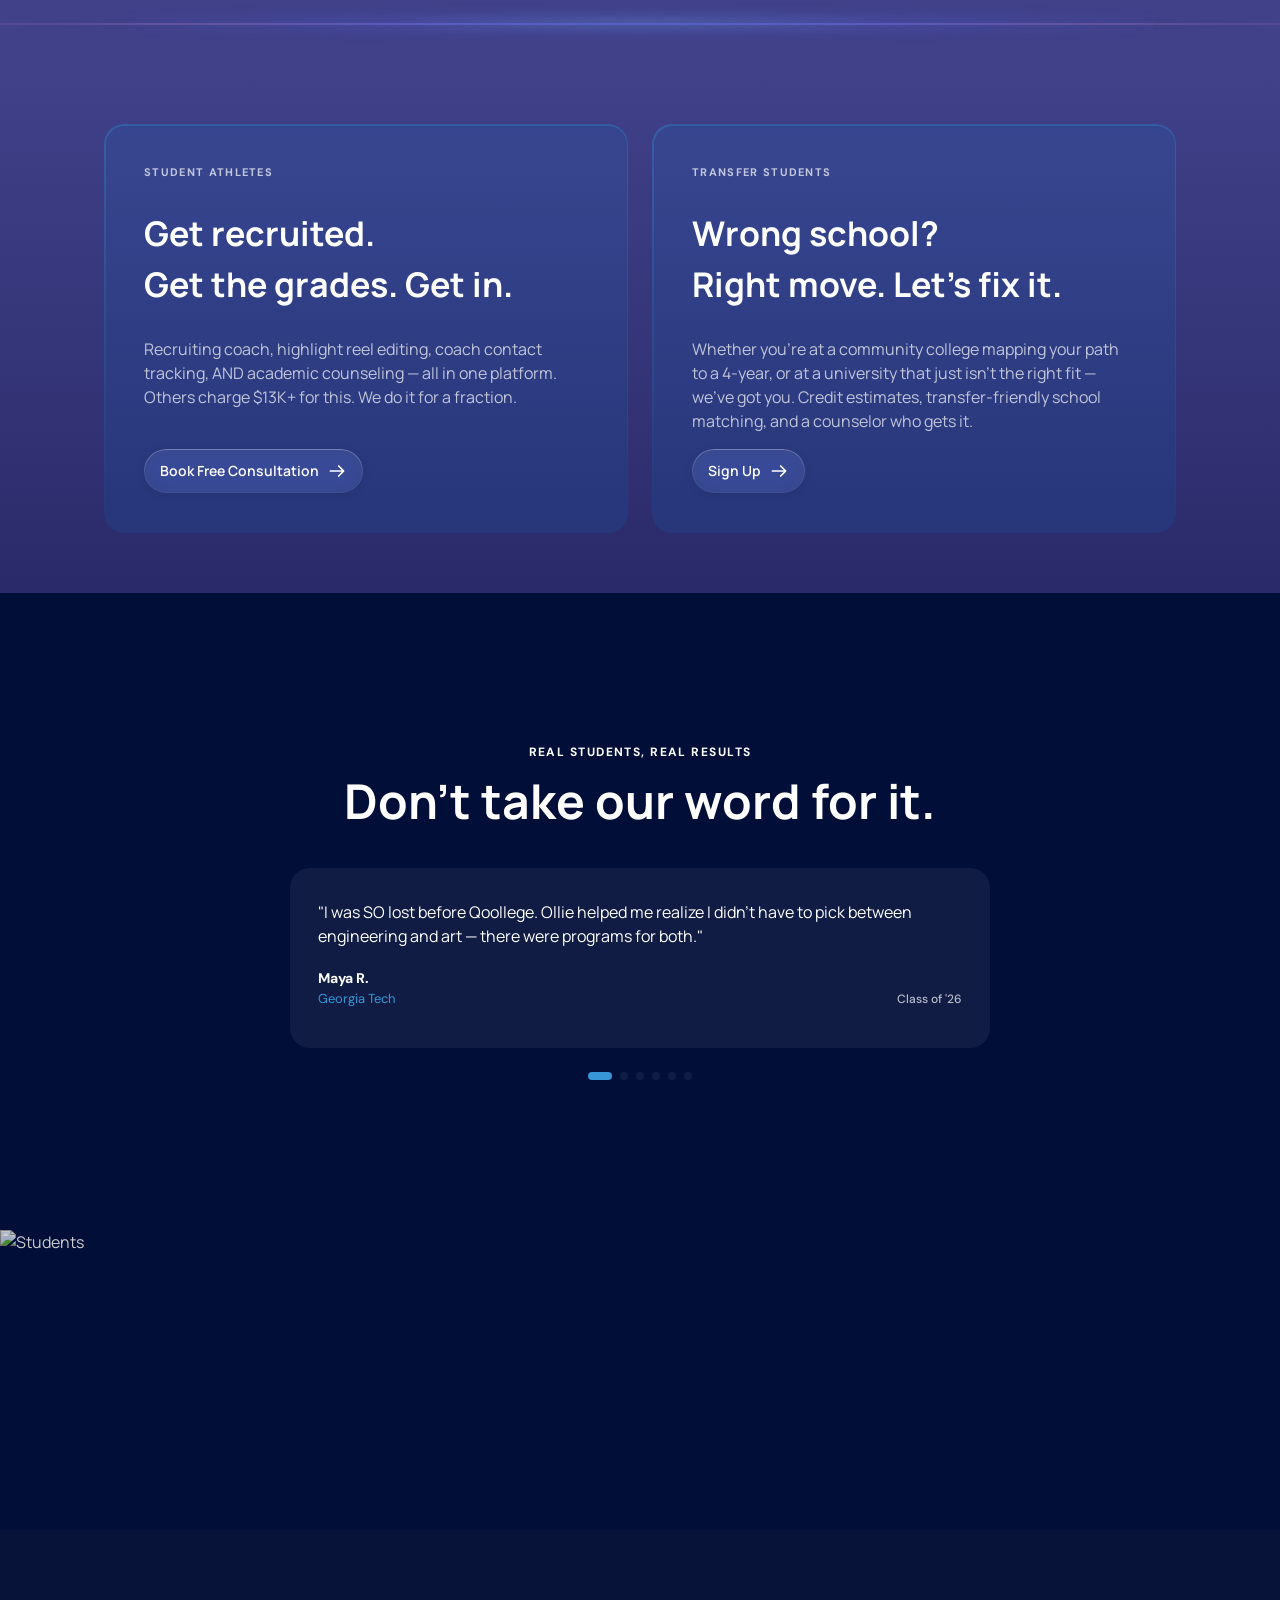
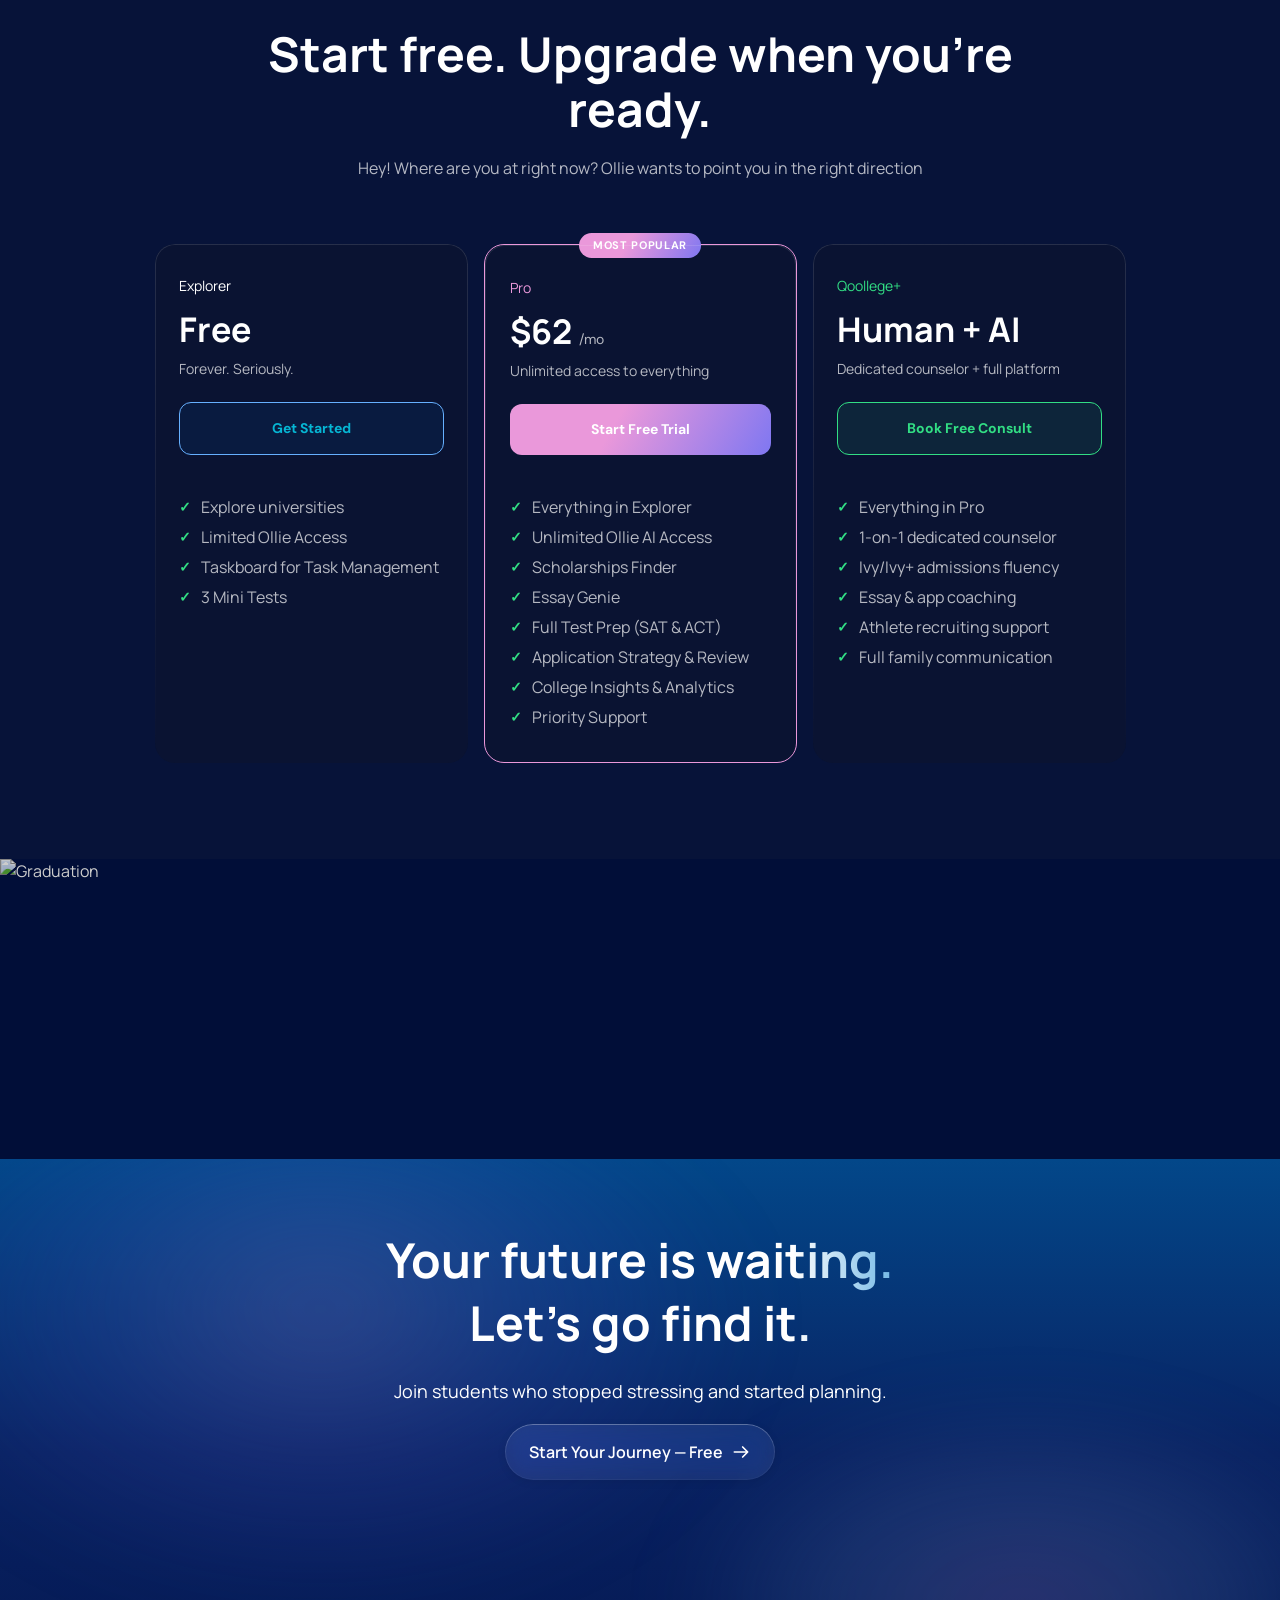
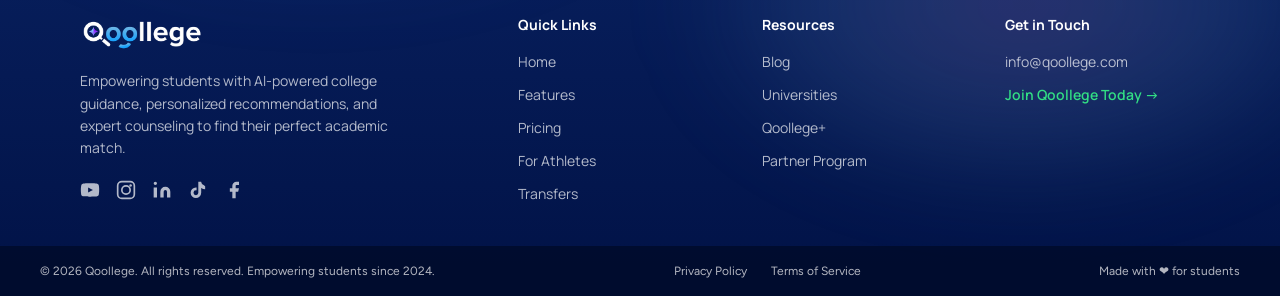
==== commit e41dea28: "carousel: speed up auto-advance from 3s to 1.8s (v1 & v2) Co-Authored-By: Claude Opus 4.6 (1M contex" ====
--- a/index.html
+++ b/index.html
@@ -806,7 +806,7 @@
   }
 
   function startLoop() {
-    timer = setInterval(next, 3000);
+    timer = setInterval(next, 1800);
   }
 
   // Note: carousel is auto-playing / non-interactive by design — no click handlers,
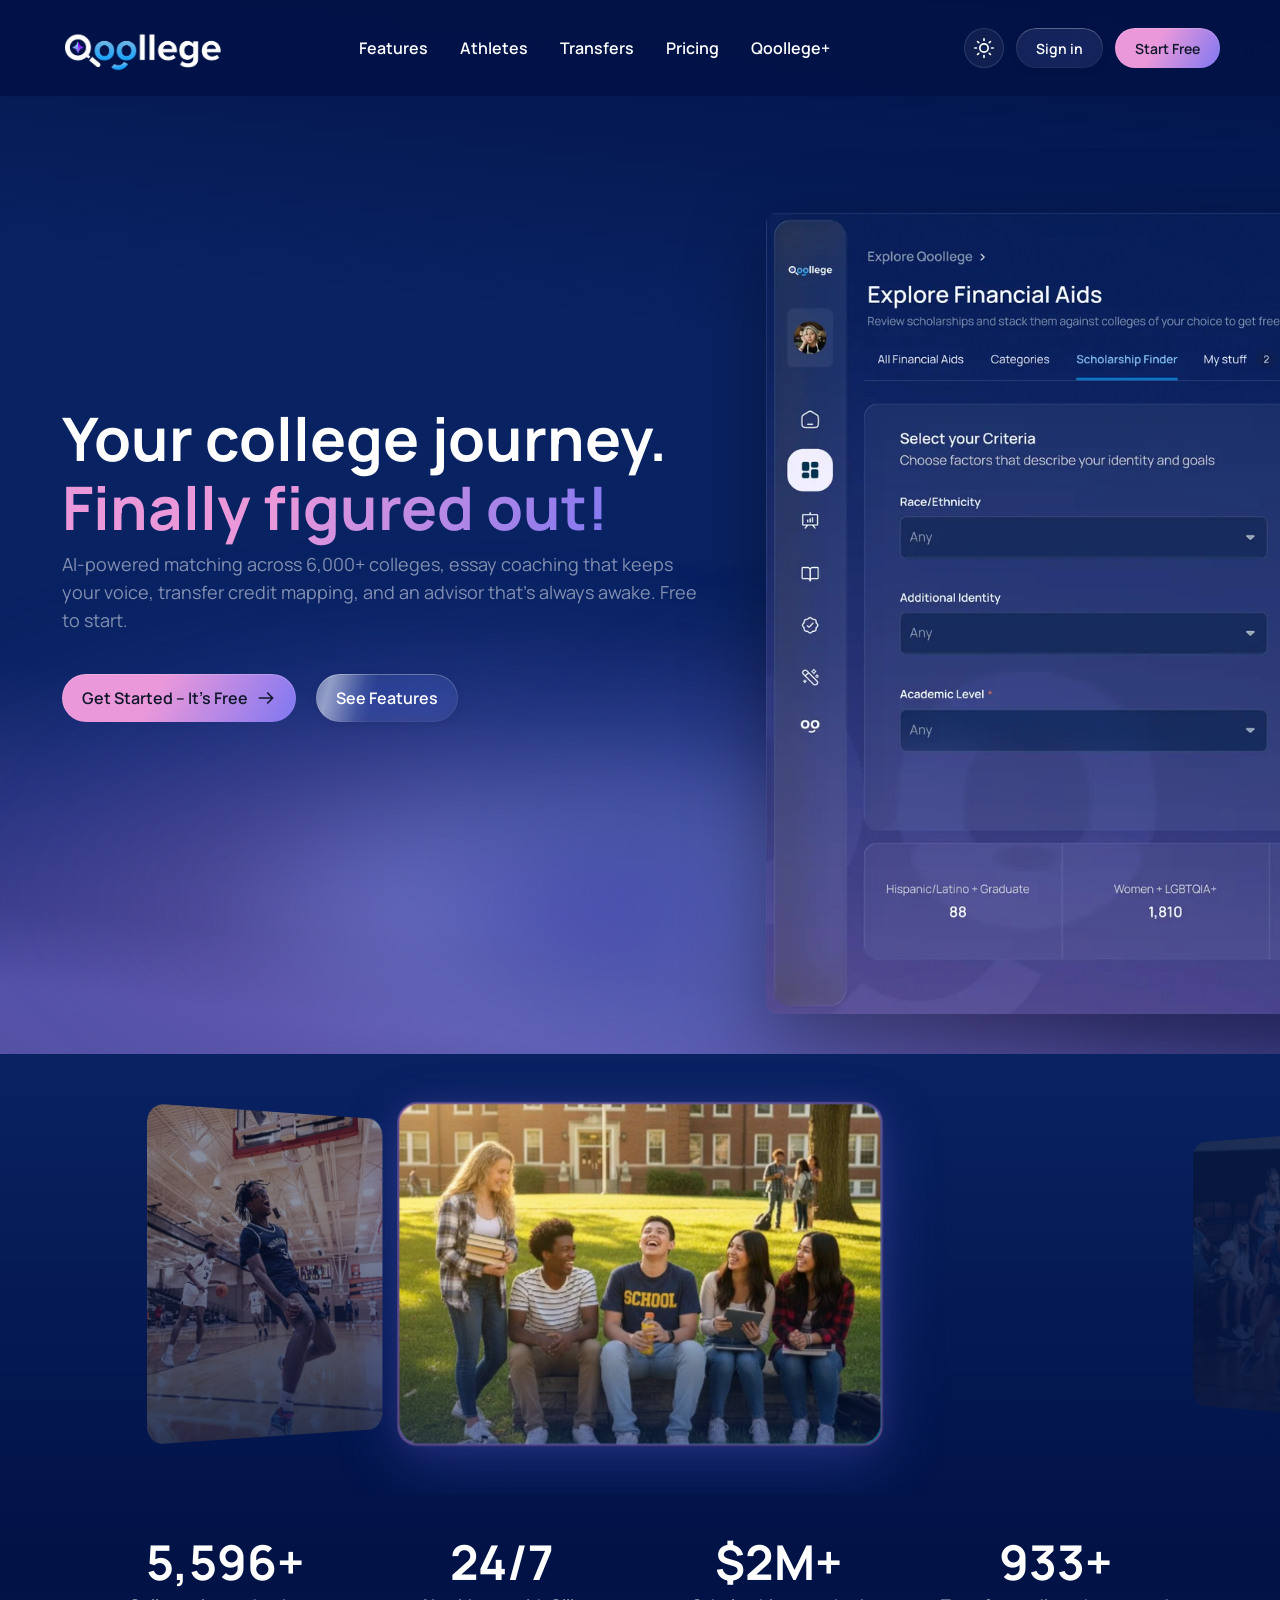
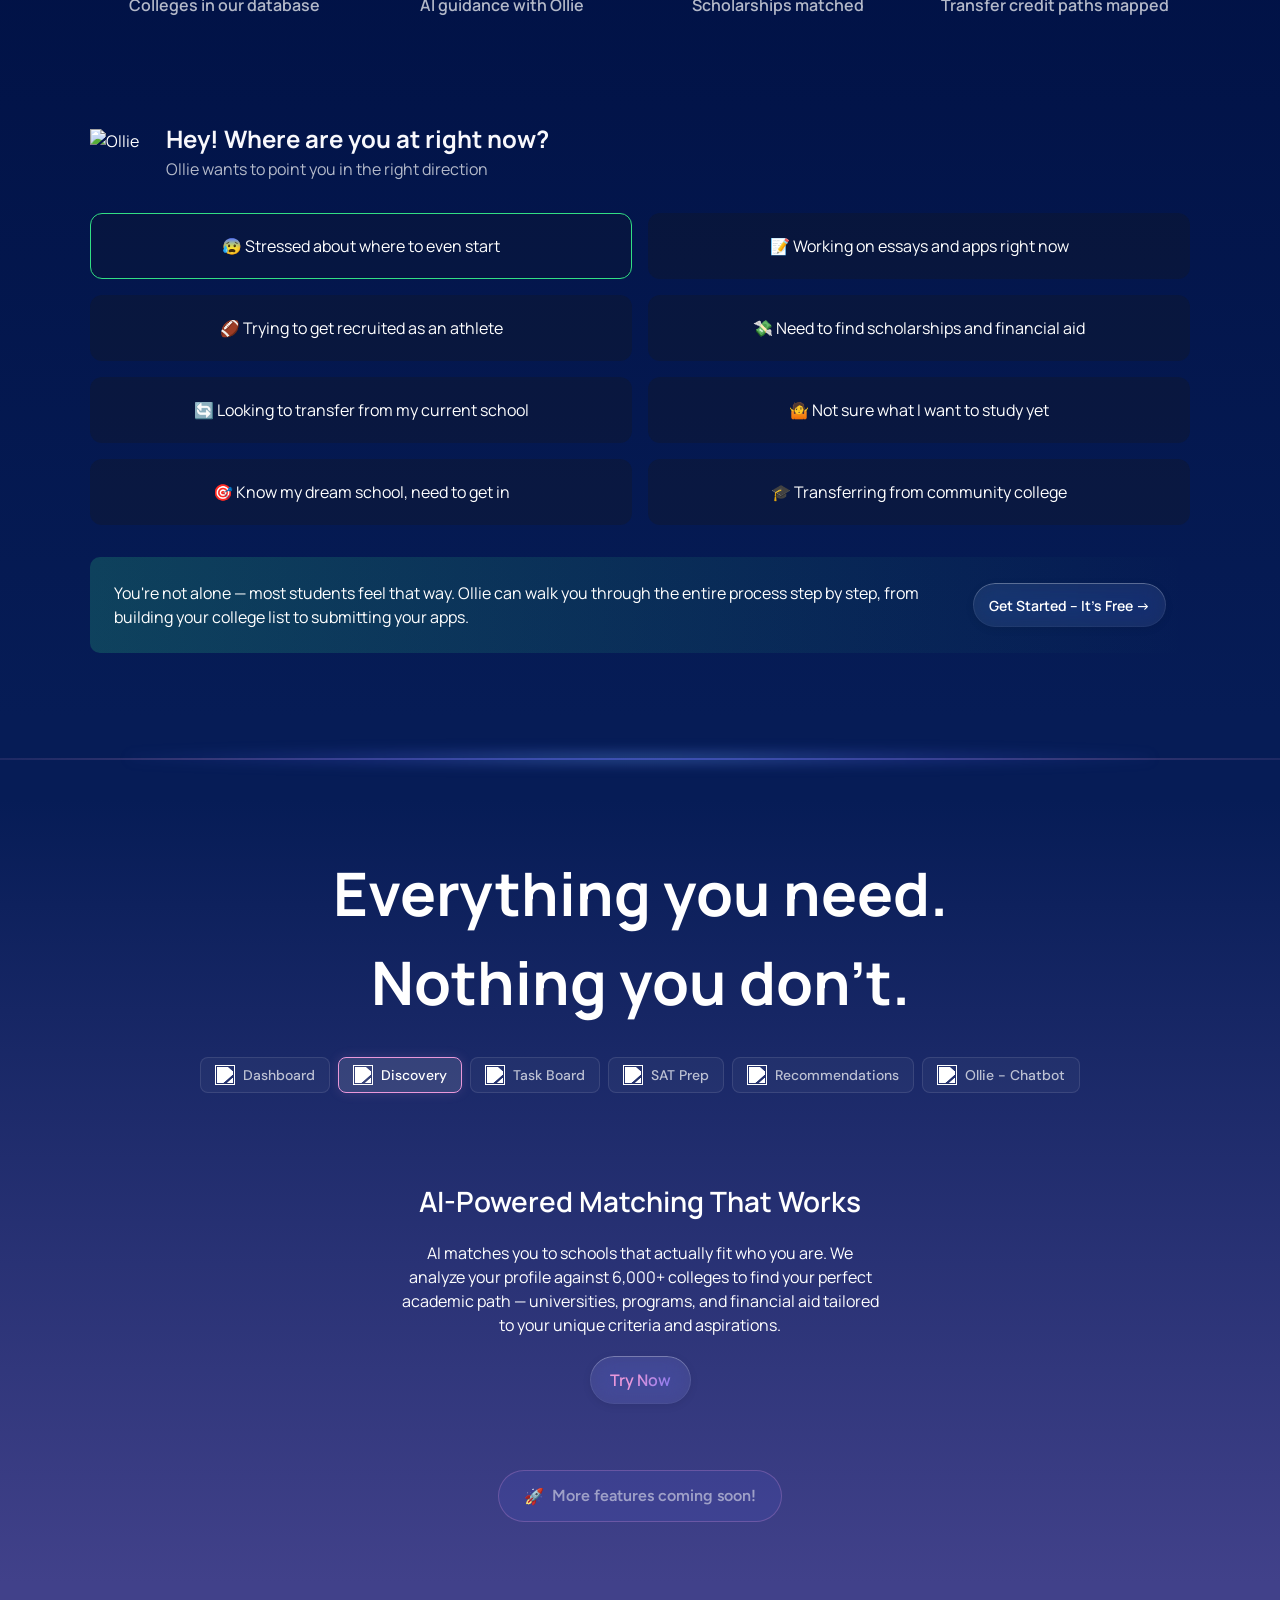
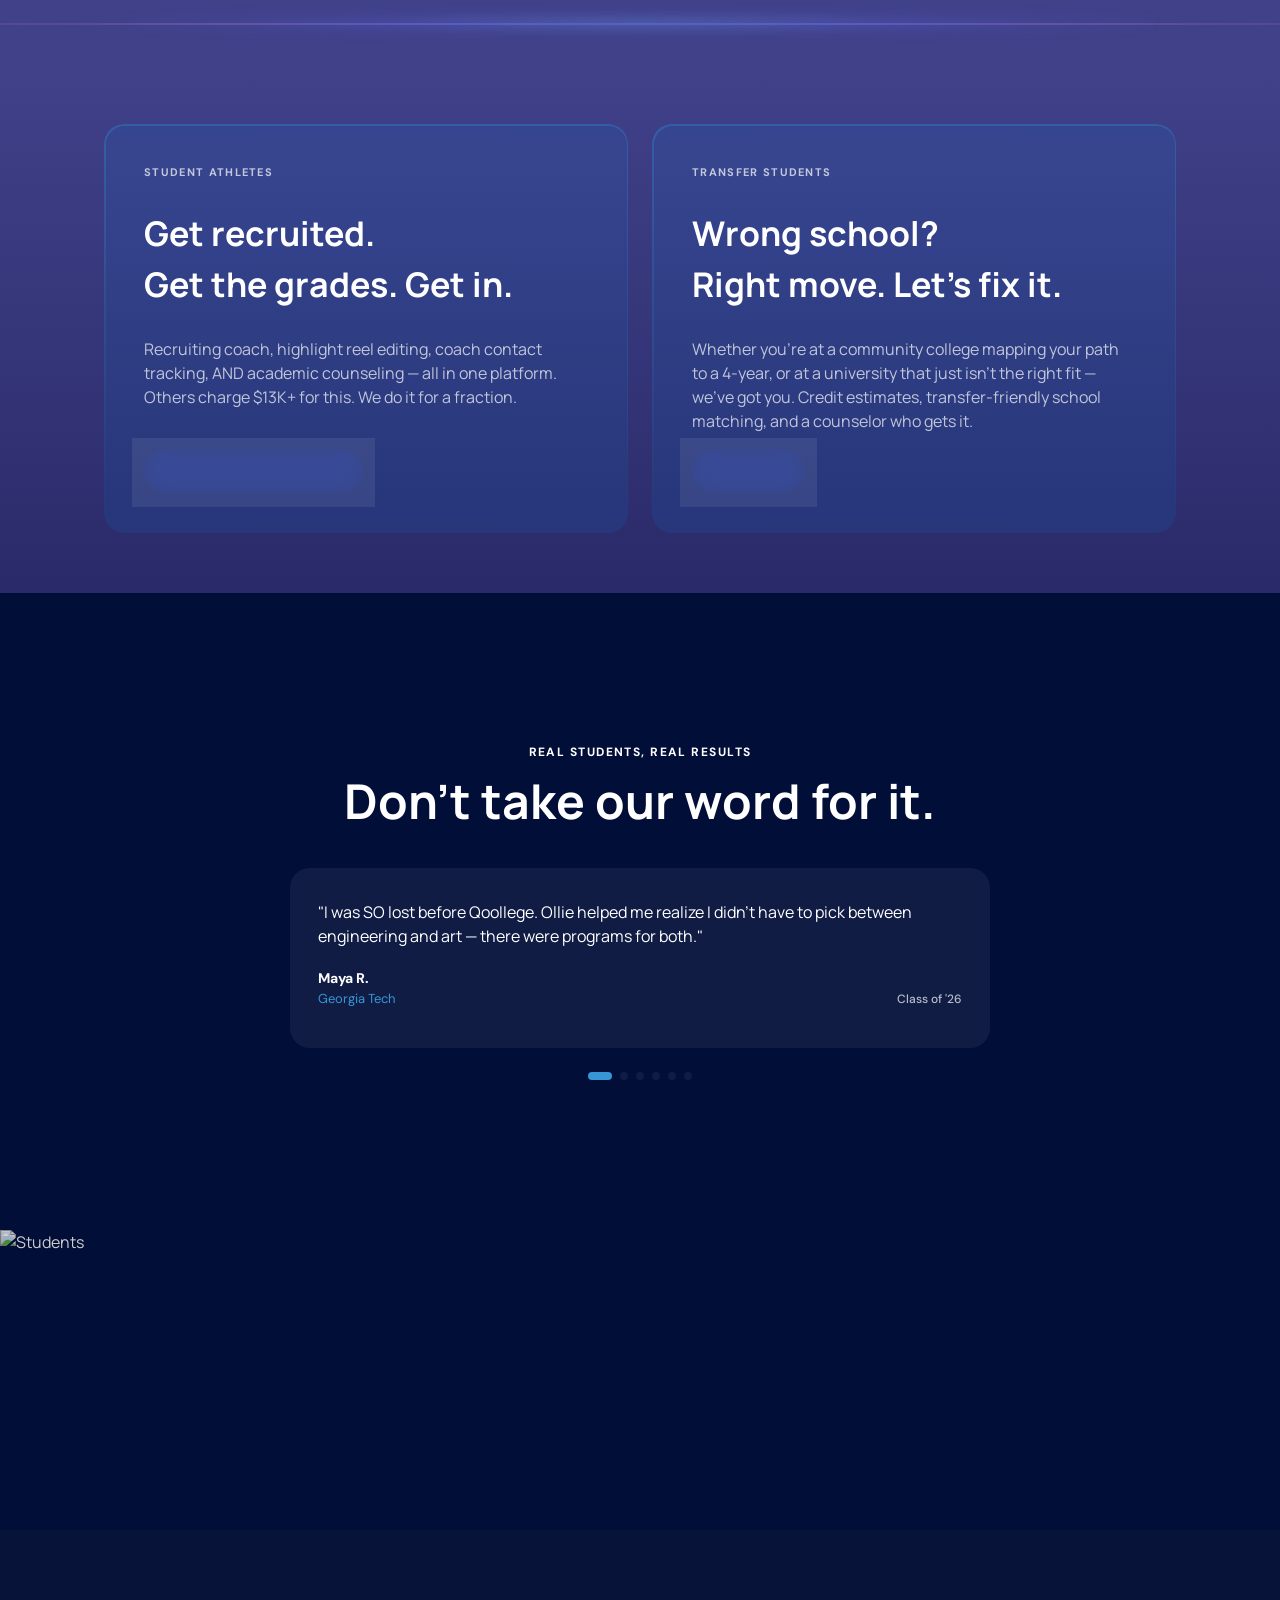
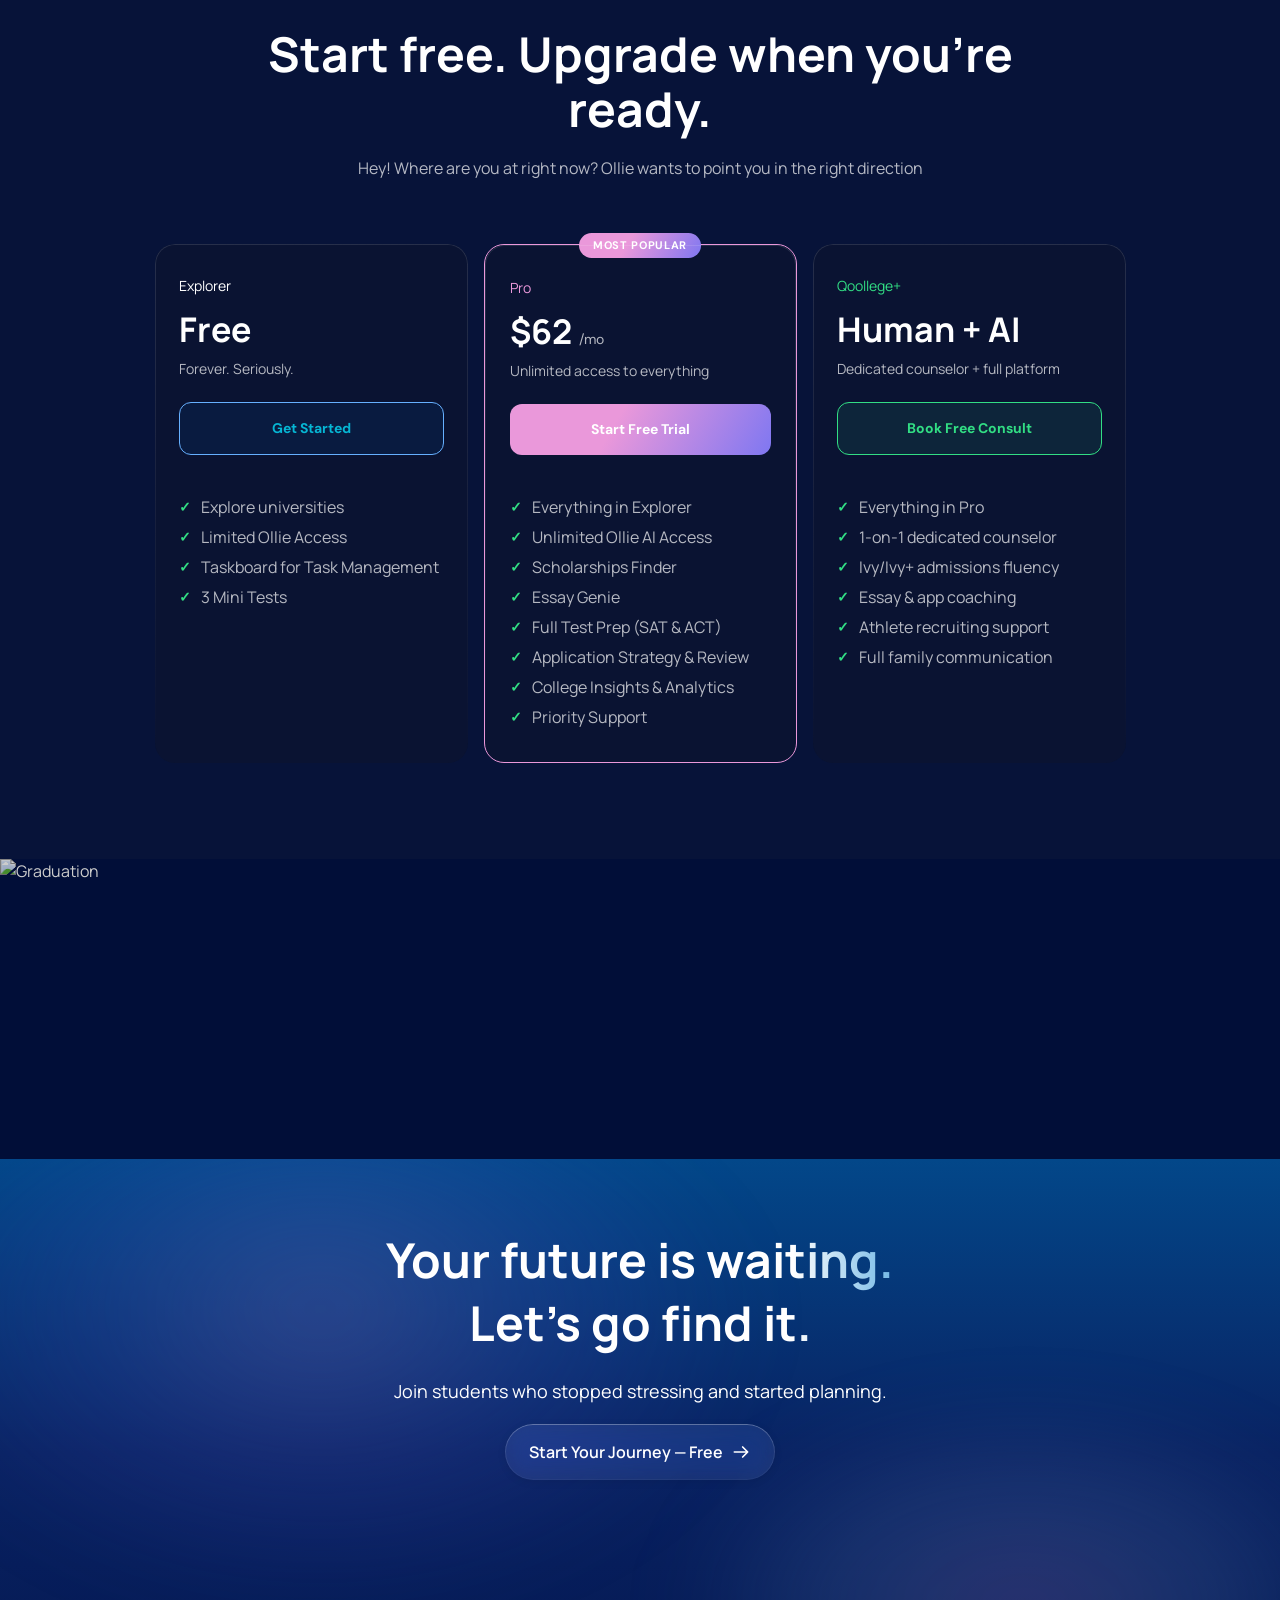
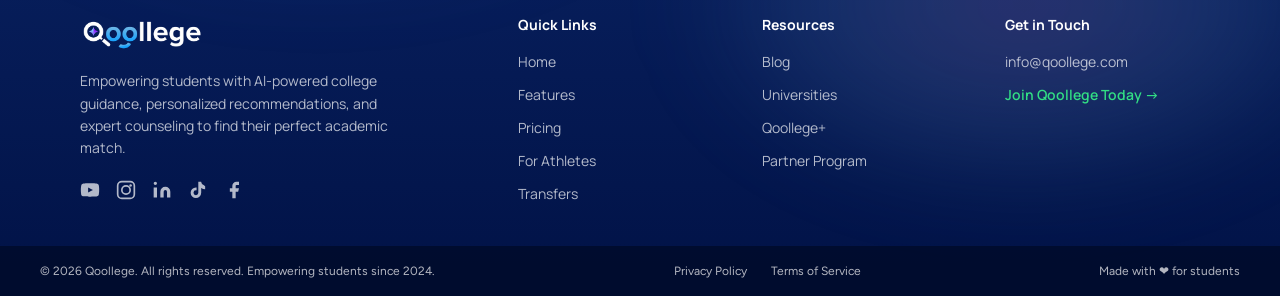
==== commit 2005c407: "carousel: fix infinite-loop pop on wrap-around When wrapping from the last real slide back to the fi" ====
--- a/index.html
+++ b/index.html
@@ -797,8 +797,20 @@
       strip.style.transform = 'translateX(' + getOffset(cloneIdx) + 'px)';
 
       setTimeout(function() {
-        isTransitioning = false;
+        // Silent snap back to the real first slide. Suppress *all* slide
+        // transitions (width, filter, transform on each .strip-image) during
+        // the reposition, otherwise the real slide visibly "grows in" from
+        // its neighbor state and breaks the infinite-loop illusion.
+        allSlides.forEach(function(s) { s.style.transition = 'none'; });
         activate(0, false);
+        strip.offsetHeight; // force reflow
+        requestAnimationFrame(function() {
+          allSlides.forEach(function(s) { s.style.transition = ''; });
+          isTransitioning = false;
+          // Reset the interval so pacing stays consistent after the wrap
+          clearInterval(timer);
+          startLoop();
+        });
       }, 620);
     } else {
       activate(nextReal, true);
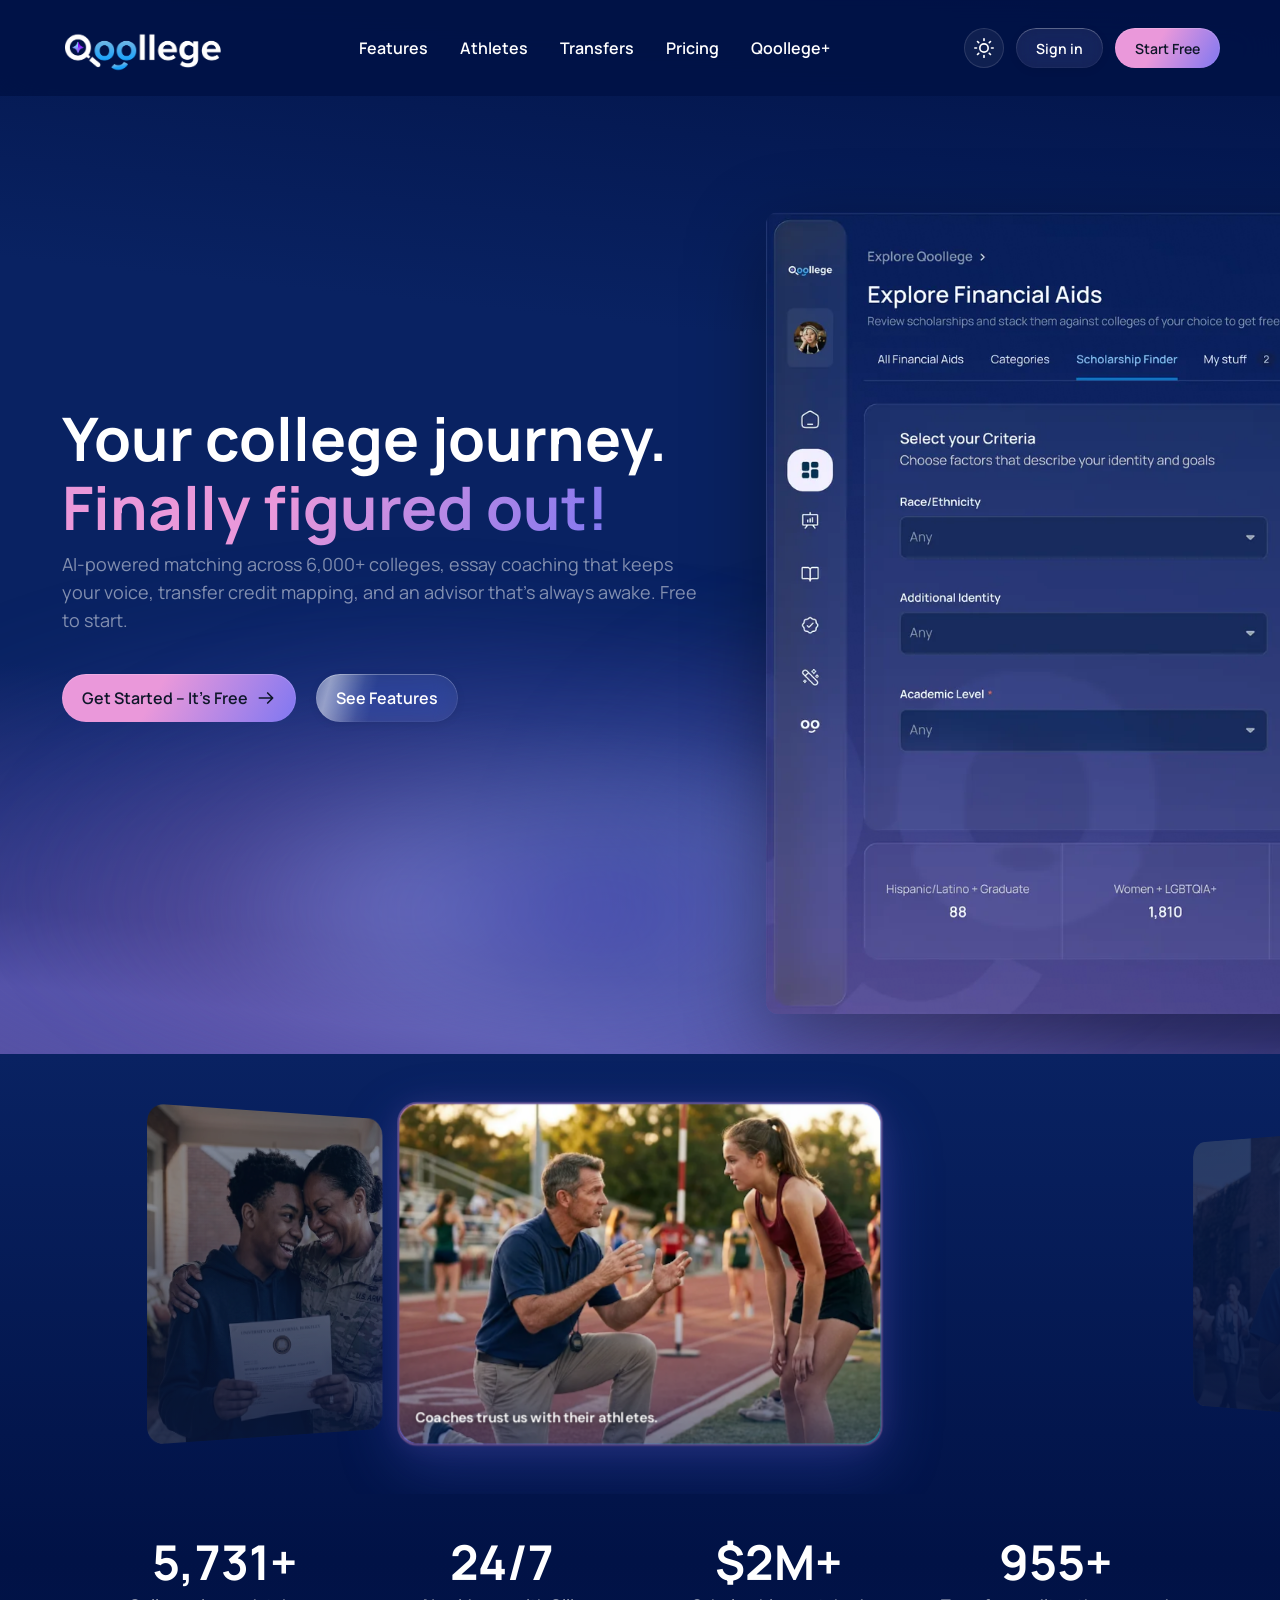
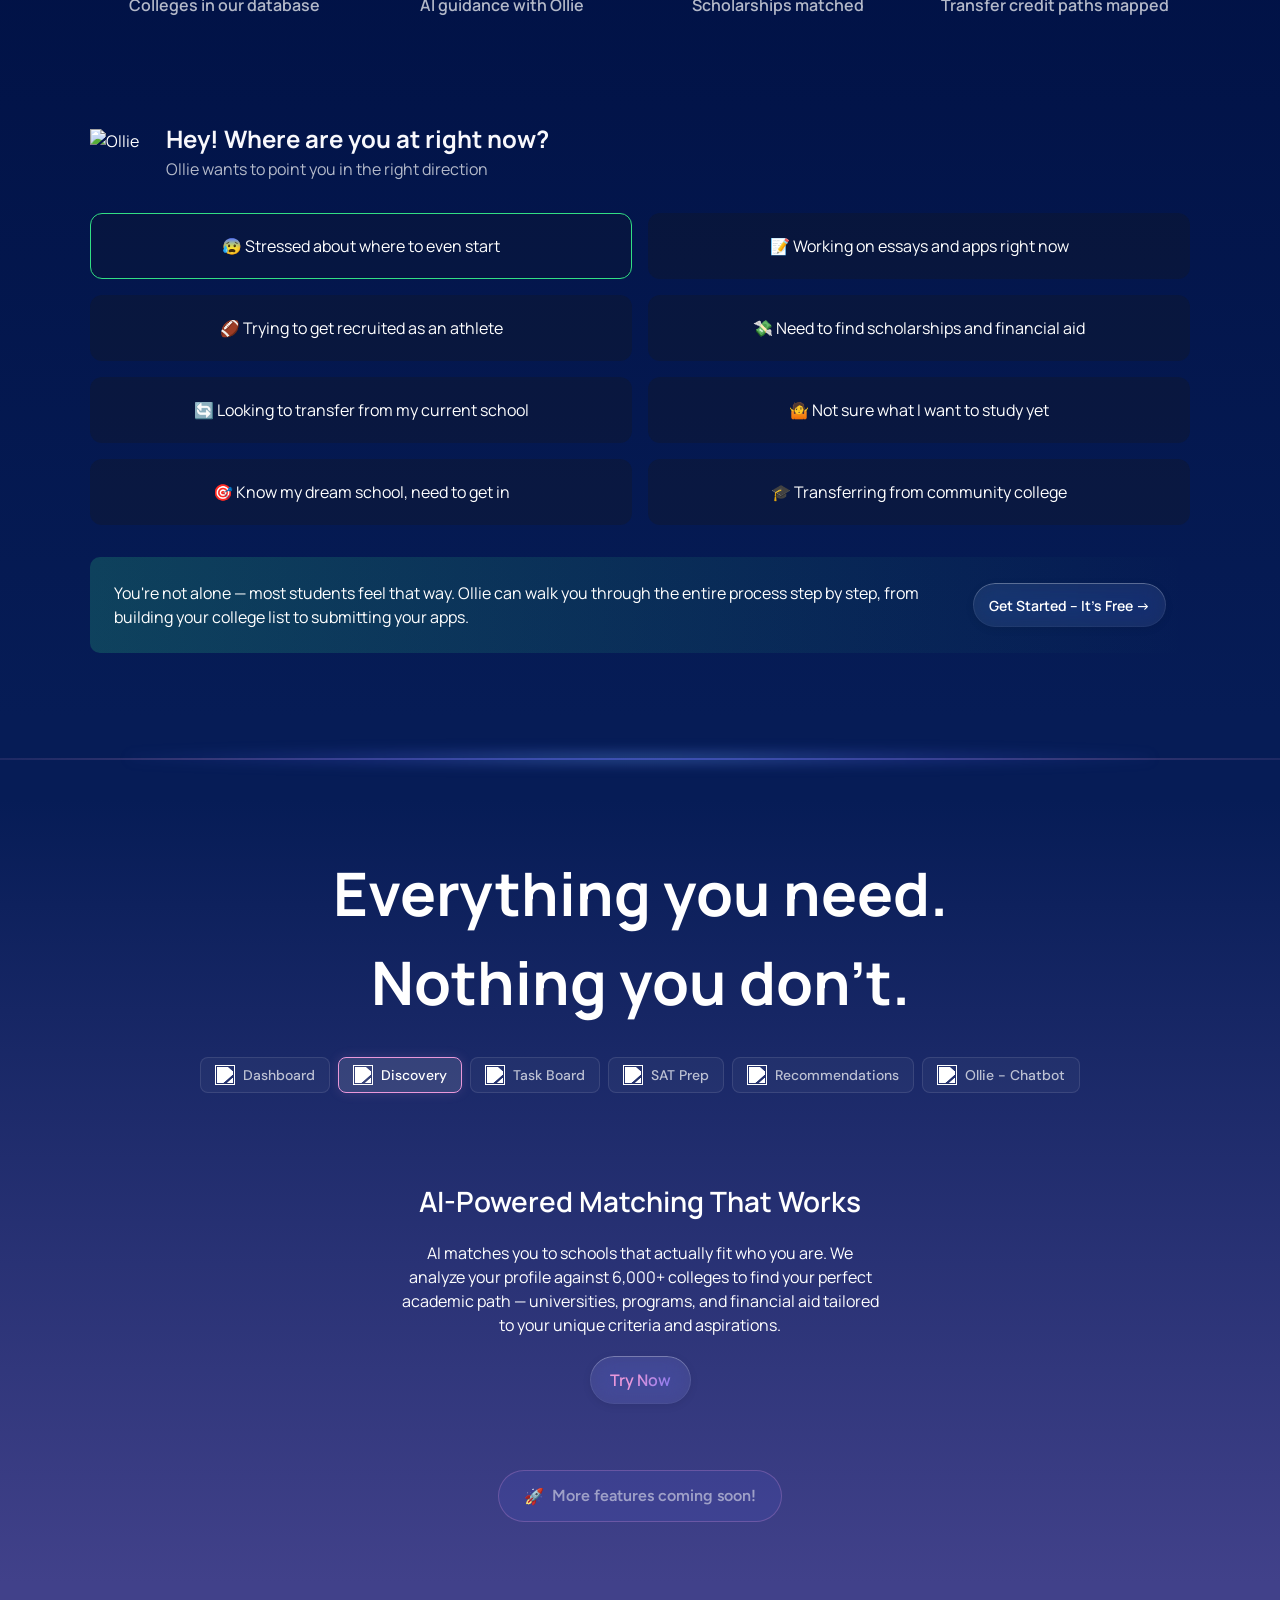
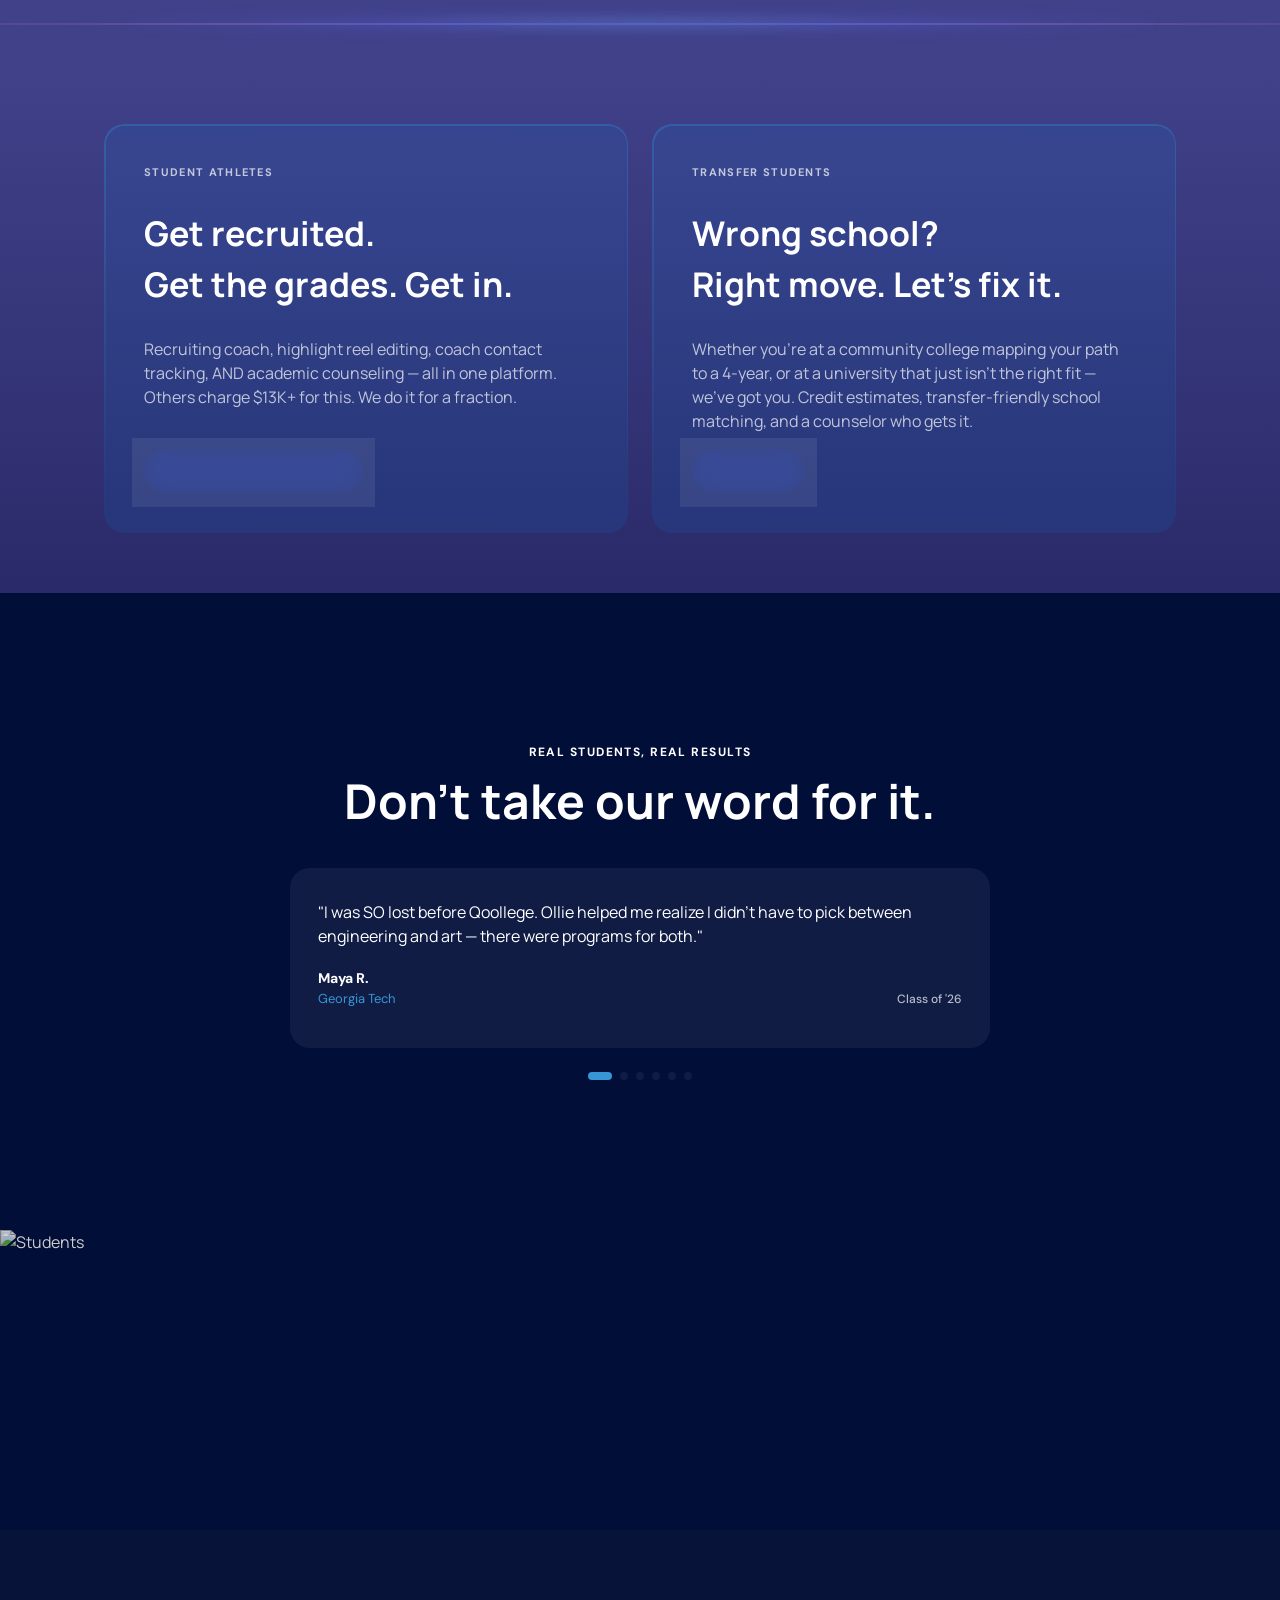
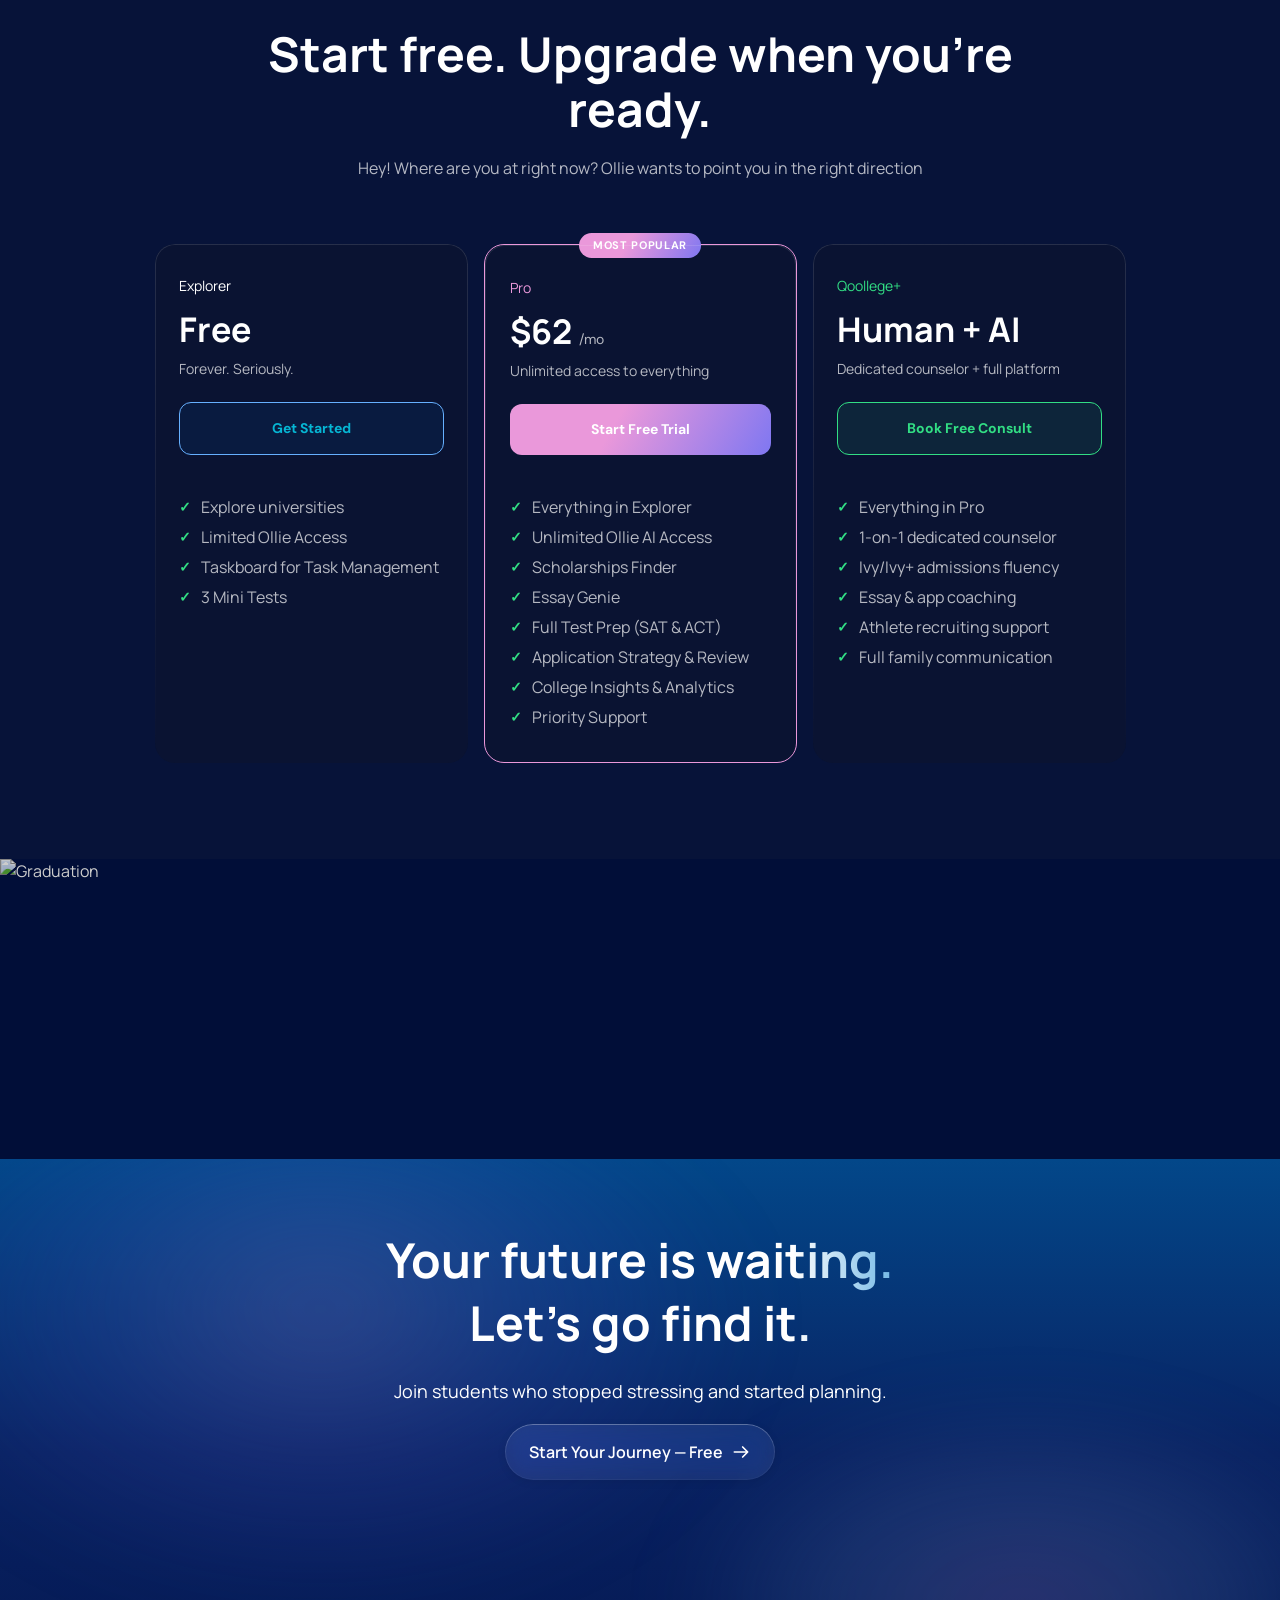
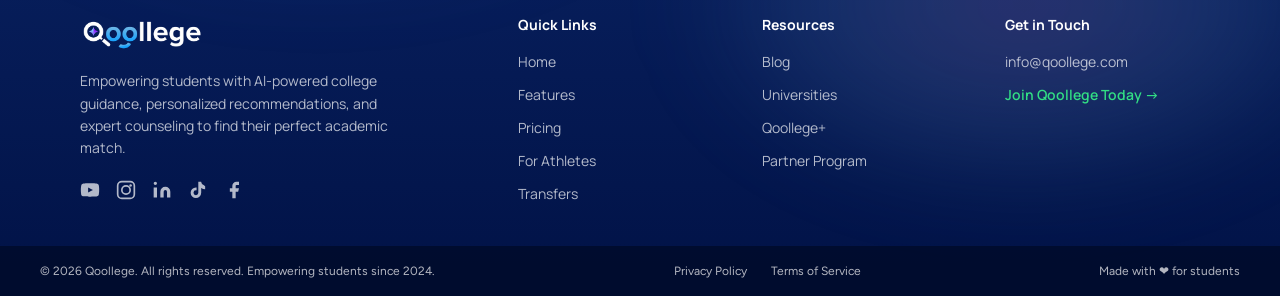
==== commit e6a665ff: "carousel: 6-slide story arc with taglines (v1 & v2) Replace the 4 generic carousel images with 6 cur" ====
--- a/index.html
+++ b/index.html
@@ -79,41 +79,51 @@
     <!-- Image strip carousel -->
     <div class="image-strip-wrapper">
       <div class="image-strip" id="imageStrip">
-        <!-- Clone set for infinite loop (mirrors real idx 2 & 3) -->
+        <!-- Clone set for infinite loop (mirrors last 2 real: idx 4 & 5) -->
         <div class="strip-image clone"><picture>
-            <source srcset="assets/lab.webp" type="image/webp">
-            <img src="assets/lab.jpg" alt="High school students in science lab" decoding="async" loading="lazy">
-          </picture></div>
+            <source srcset="assets/carousel-student-celebrating.webp" type="image/webp">
+            <img src="assets/carousel-student-celebrating.png" alt="Student celebrating vocational acceptance" decoding="async" loading="lazy">
+          </picture><span class="strip-caption">Accepted. Career-ready. Let's go.</span></div>
         <div class="strip-image clone"><picture>
-            <source srcset="assets/mixed.webp" type="image/webp">
-            <img src="assets/mixed.jpg" alt="High school basketball player dribbling" decoding="async" loading="lazy">
-          </picture></div>
-        <!-- Real items -->
+            <source srcset="assets/carousel-adult-learner.webp" type="image/webp">
+            <img src="assets/carousel-adult-learner.png" alt="Adult learner studying at home" decoding="async" loading="lazy">
+          </picture><span class="strip-caption">College isn't just for 17-year-olds.</span></div>
+
+        <!-- Real items — story arc: stakeholder trust → guidance → institutional support → diverse student journeys -->
         <div class="strip-image" data-idx="0"><picture>
-            <source srcset="assets/sport.webp" type="image/webp">
-            <img src="assets/sport.jpg" alt="High school athlete celebrating on court" decoding="async">
-          </picture></div>
+            <source srcset="assets/carousel-parent-at-peace.webp" type="image/webp">
+            <img src="assets/carousel-parent-at-peace.png" alt="Parent at peace while child studies" decoding="async">
+          </picture><span class="strip-caption">Finally, peace of mind about their future.</span></div>
         <div class="strip-image" data-idx="1"><picture>
-            <source srcset="assets/class.webp" type="image/webp">
-            <img src="assets/class.jpg" alt="High school students studying outside school" decoding="async">
-          </picture></div>
+            <source srcset="assets/carousel-military-parent.webp" type="image/webp">
+            <img src="assets/carousel-military-parent.png" alt="Military mom celebrating son's acceptance" decoding="async">
+          </picture><span class="strip-caption">Serving our country. We'll guide your family.</span></div>
         <div class="strip-image" data-idx="2"><picture>
-            <source srcset="assets/lab.webp" type="image/webp">
-            <img src="assets/lab.jpg" alt="High school students in science lab" decoding="async" loading="lazy">
-          </picture></div>
+            <source srcset="assets/carousel-athletic-coach.webp" type="image/webp">
+            <img src="assets/carousel-athletic-coach.png" alt="Athletic coach mentoring student athlete" decoding="async">
+          </picture><span class="strip-caption">Coaches trust us with their athletes.</span></div>
         <div class="strip-image" data-idx="3"><picture>
-            <source srcset="assets/mixed.webp" type="image/webp">
-            <img src="assets/mixed.jpg" alt="High school basketball player dribbling" decoding="async" loading="lazy">
-          </picture></div>
-        <!-- Clone set for infinite loop (mirrors real idx 0 & 1) -->
+            <source srcset="assets/carousel-school-admin.webp" type="image/webp">
+            <img src="assets/carousel-school-admin.png" alt="School administrator at her desk" decoding="async" loading="lazy">
+          </picture><span class="strip-caption">Trusted by the institutions that shape futures.</span></div>
+        <div class="strip-image" data-idx="4"><picture>
+            <source srcset="assets/carousel-student-celebrating.webp" type="image/webp">
+            <img src="assets/carousel-student-celebrating.png" alt="Student celebrating vocational acceptance" decoding="async" loading="lazy">
+          </picture><span class="strip-caption">Accepted. Career-ready. Let's go.</span></div>
+        <div class="strip-image" data-idx="5"><picture>
+            <source srcset="assets/carousel-adult-learner.webp" type="image/webp">
+            <img src="assets/carousel-adult-learner.png" alt="Adult learner studying at home" decoding="async" loading="lazy">
+          </picture><span class="strip-caption">College isn't just for 17-year-olds.</span></div>
+
+        <!-- Clone set for infinite loop (mirrors first 2 real: idx 0 & 1) -->
         <div class="strip-image clone"><picture>
-            <source srcset="assets/sport.webp" type="image/webp">
-            <img src="assets/sport.jpg" alt="High school athlete celebrating on court" decoding="async" loading="lazy">
-          </picture></div>
+            <source srcset="assets/carousel-parent-at-peace.webp" type="image/webp">
+            <img src="assets/carousel-parent-at-peace.png" alt="Parent at peace while child studies" decoding="async" loading="lazy">
+          </picture><span class="strip-caption">Finally, peace of mind about their future.</span></div>
         <div class="strip-image clone"><picture>
-            <source srcset="assets/class.webp" type="image/webp">
-            <img src="assets/class.jpg" alt="High school students studying outside school" decoding="async" loading="lazy">
-          </picture></div>
+            <source srcset="assets/carousel-military-parent.webp" type="image/webp">
+            <img src="assets/carousel-military-parent.png" alt="Military mom celebrating son's acceptance" decoding="async" loading="lazy">
+          </picture><span class="strip-caption">Serving our country. We'll guide your family.</span></div>
       </div>
     </div>
 
--- a/styles.css
+++ b/styles.css
@@ -751,6 +751,30 @@
   opacity: 1;
 }
 
+/* Tagline caption overlay — visible only on the active slide */
+.strip-caption {
+  position: absolute;
+  bottom: 16px;
+  left: 16px;
+  right: 16px;
+  z-index: 3;
+  font-family: 'DM Sans', sans-serif;
+  font-size: 14px;
+  font-weight: 600;
+  line-height: 1.35;
+  color: #fff;
+  text-shadow: 0 1px 6px rgba(0, 0, 0, 0.6);
+  opacity: 0;
+  transform: translateY(6px);
+  transition: opacity 0.5s ease, transform 0.5s ease;
+  pointer-events: none;
+}
+
+.strip-image.active .strip-caption {
+  opacity: 1;
+  transform: translateY(0);
+}
+
 .stats-row {
   display: flex;
   justify-content: center;
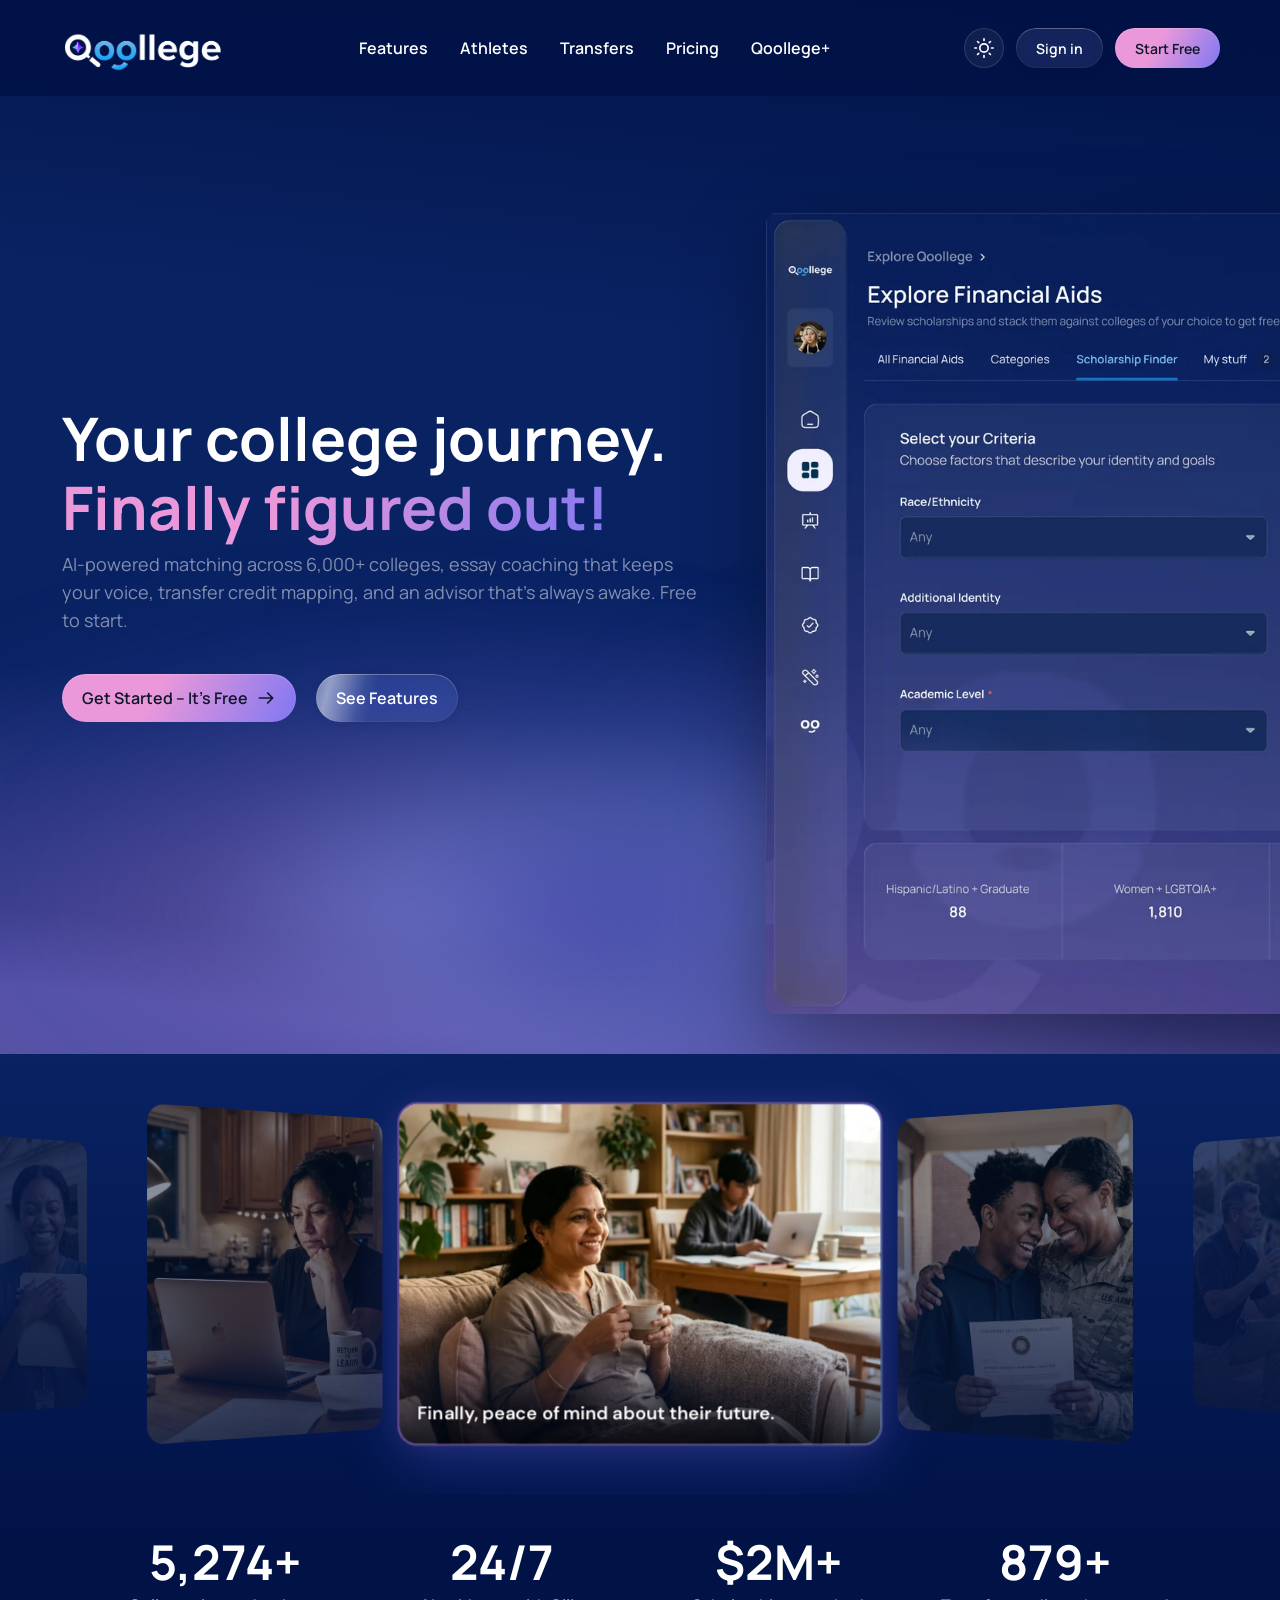
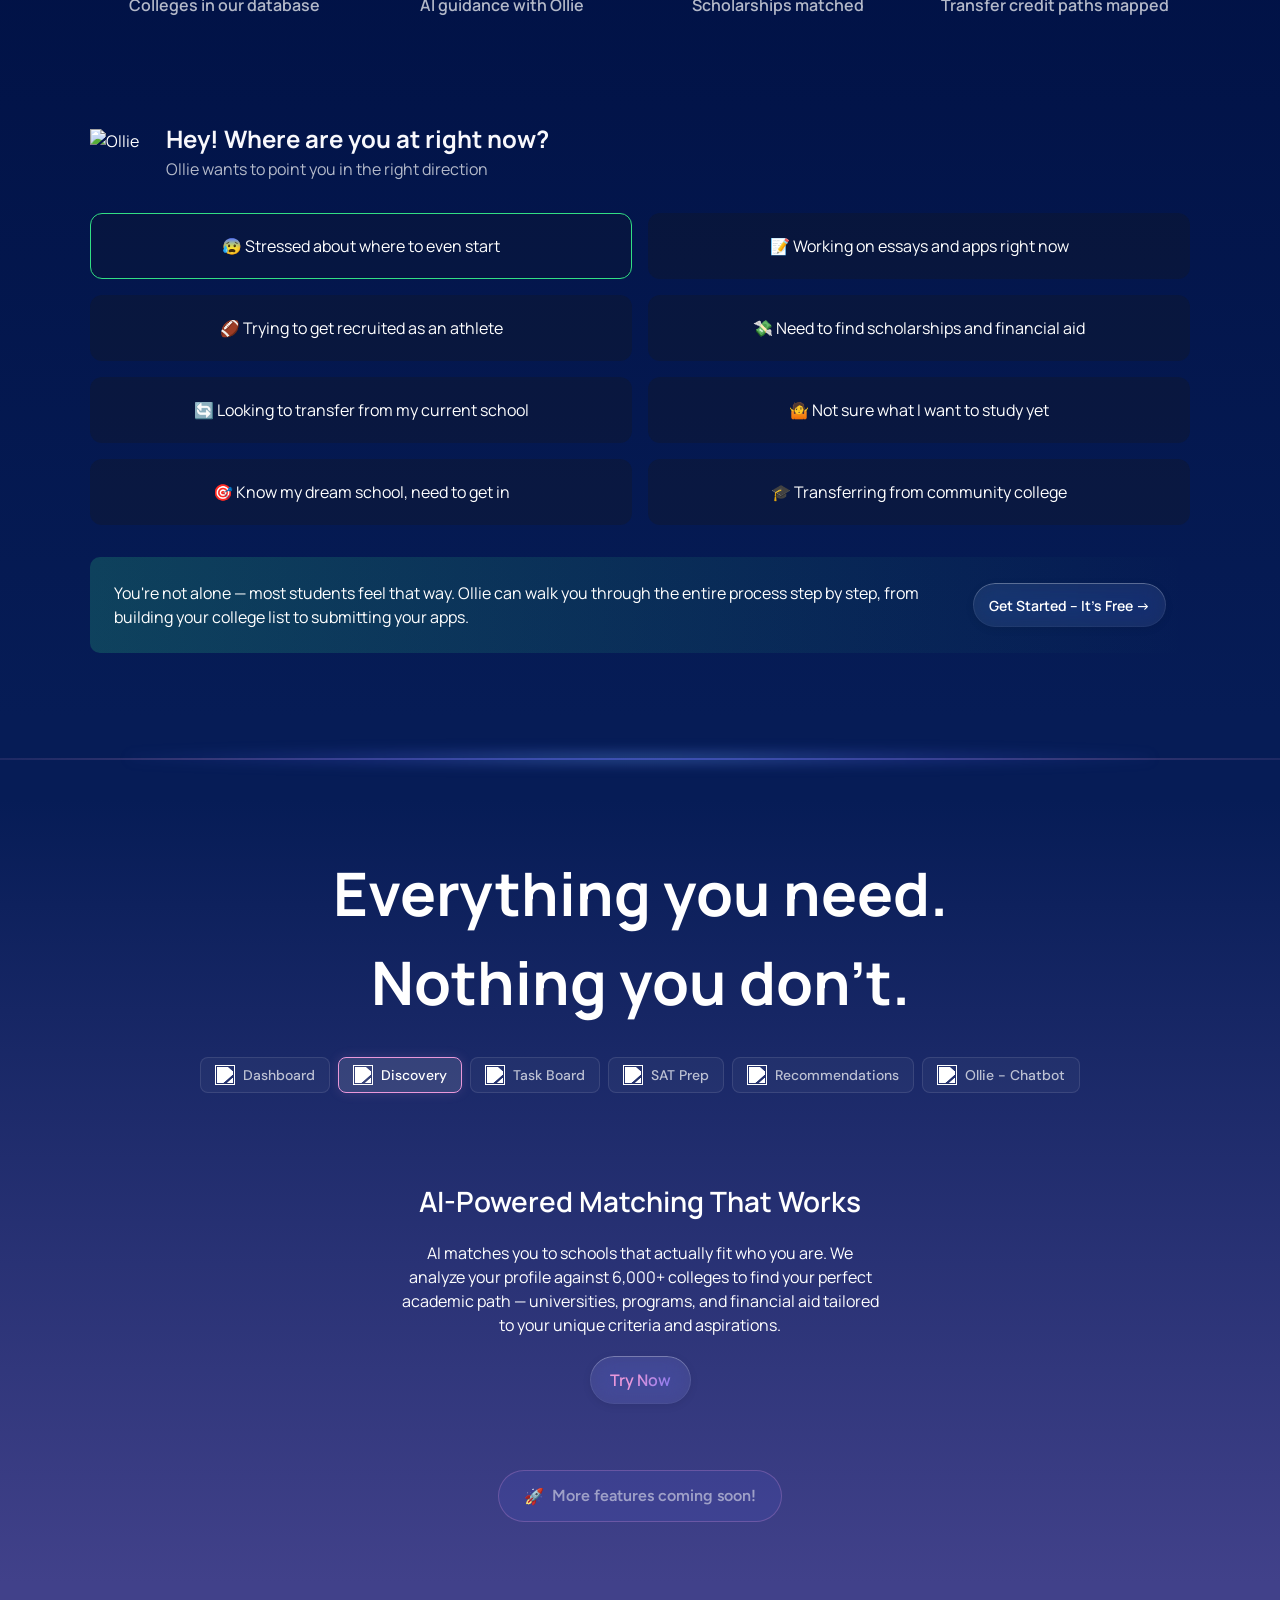
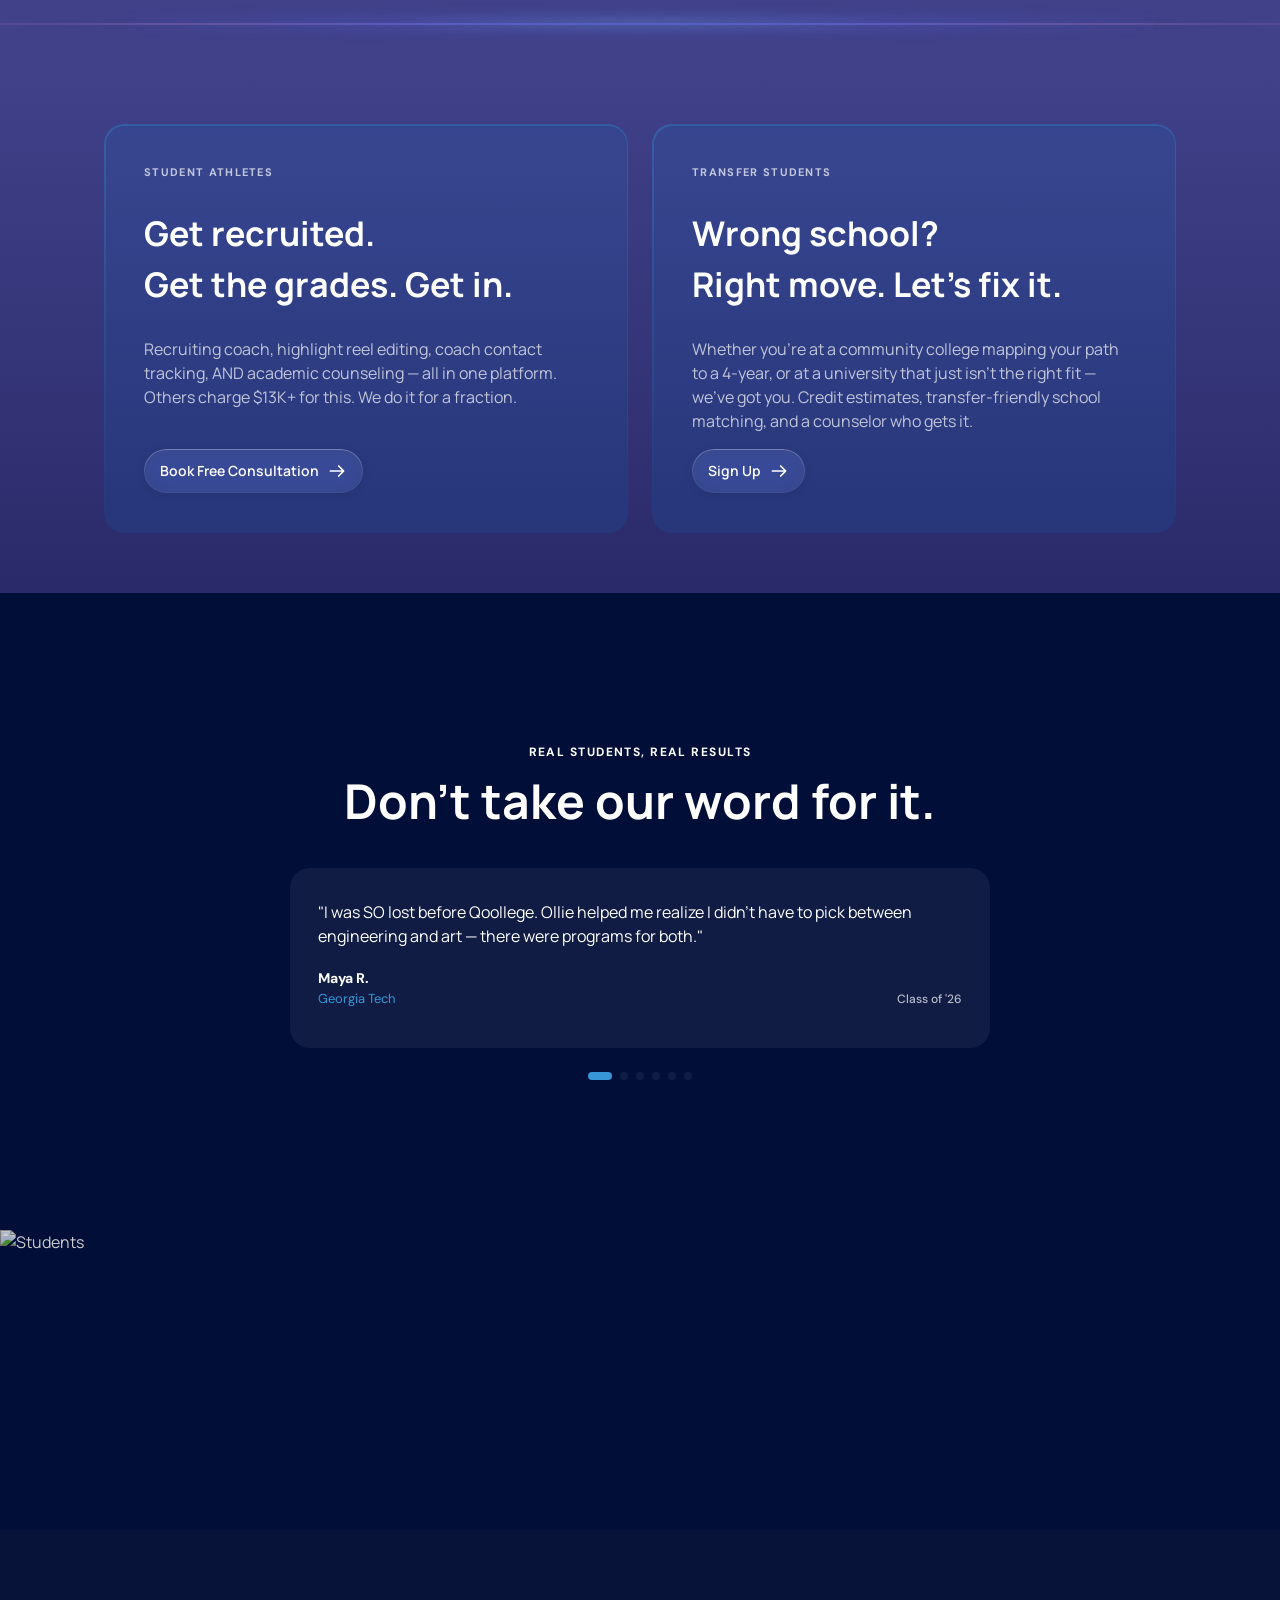
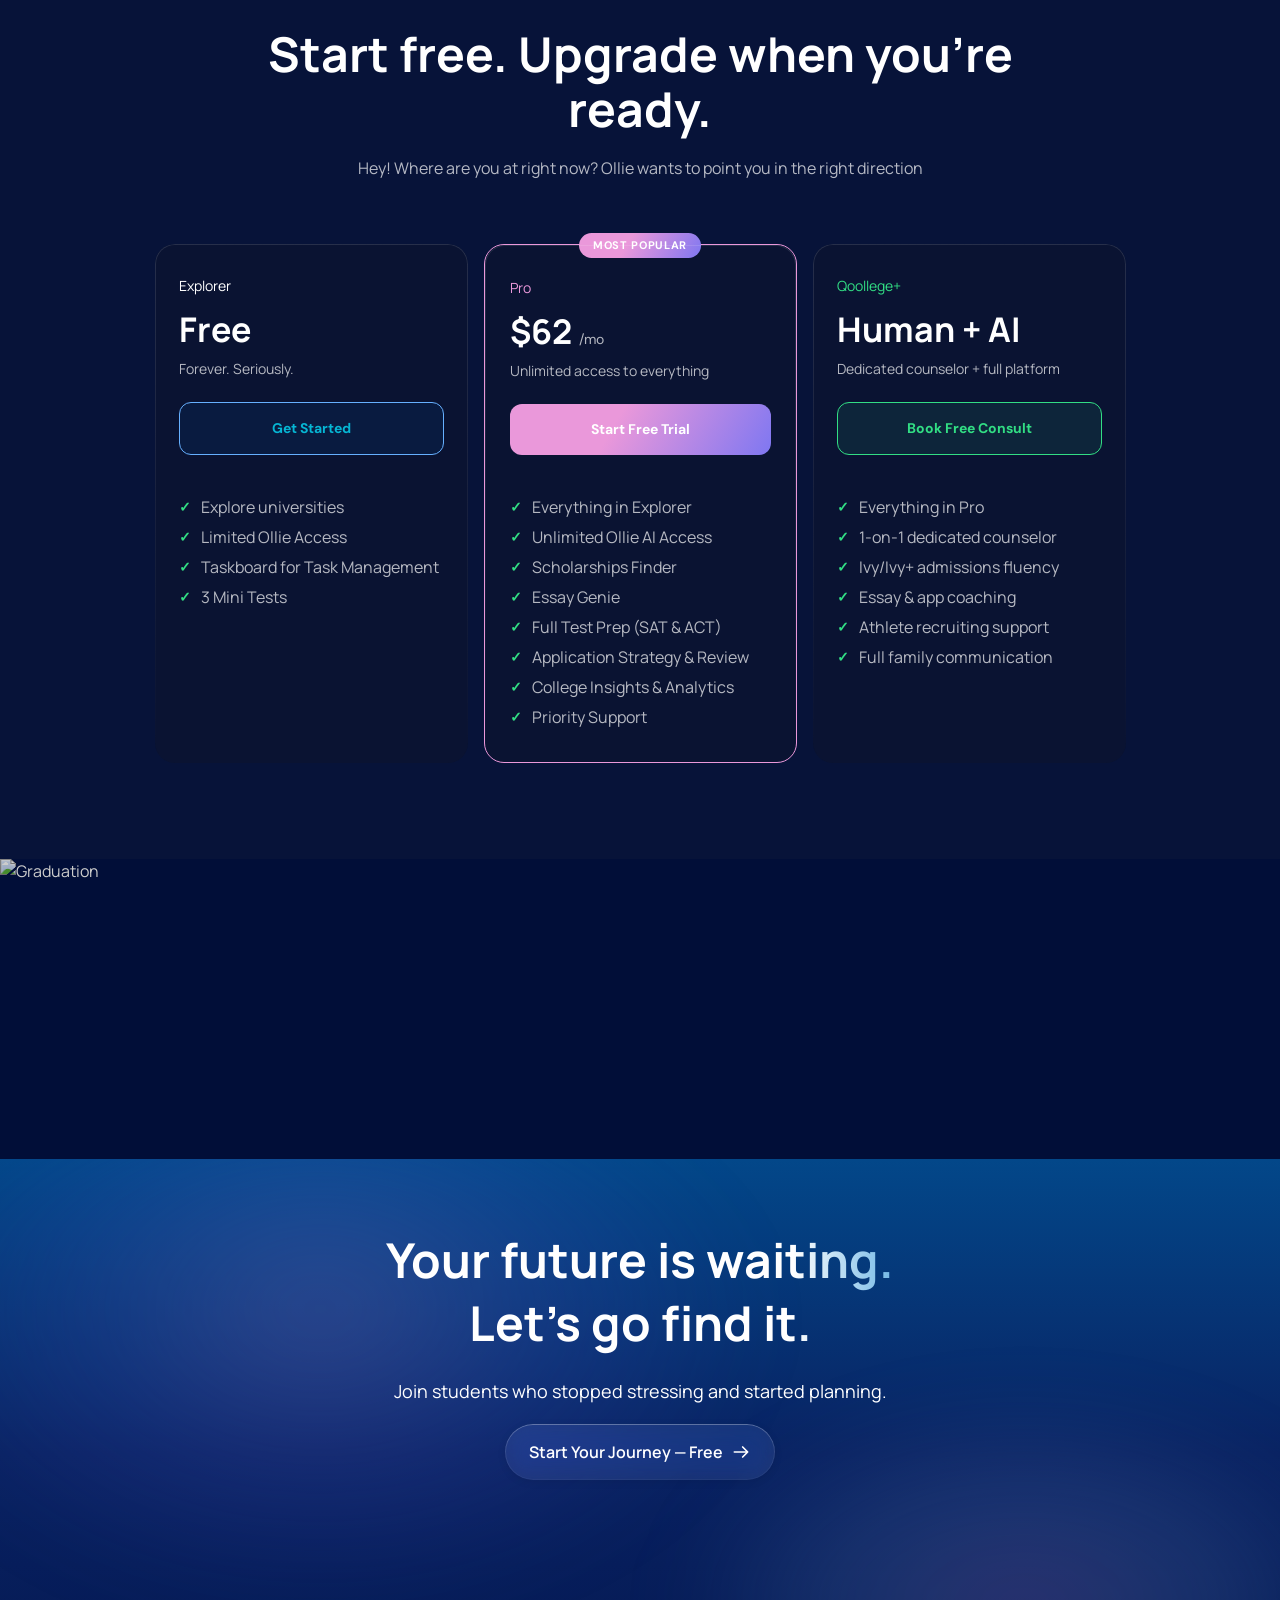
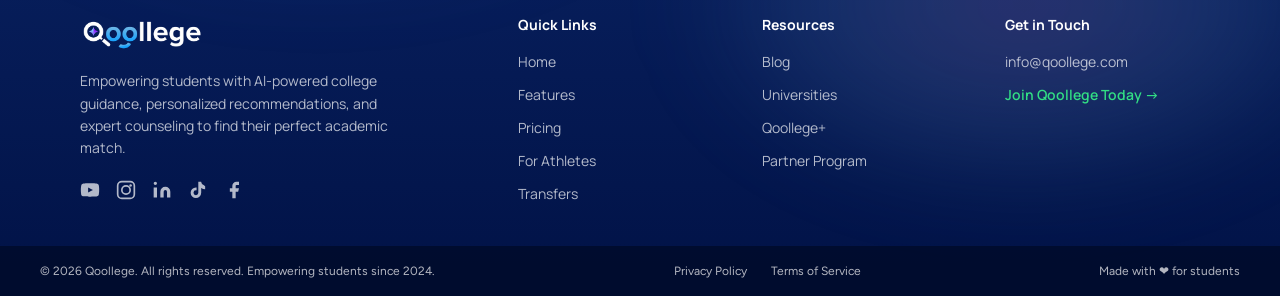
==== commit 031f395c: "carousel: slow to 3.5s, larger captions with dark gradient backdrop Co-Authored-By: Claude Opus 4.6 " ====
--- a/index.html
+++ b/index.html
@@ -828,7 +828,7 @@
   }
 
   function startLoop() {
-    timer = setInterval(next, 1800);
+    timer = setInterval(next, 3500);
   }
 
   // Note: carousel is auto-playing / non-interactive by design — no click handlers,
--- a/styles.css
+++ b/styles.css
@@ -754,16 +754,19 @@
 /* Tagline caption overlay — visible only on the active slide */
 .strip-caption {
   position: absolute;
-  bottom: 16px;
-  left: 16px;
-  right: 16px;
+  bottom: 0;
+  left: 0;
+  right: 0;
   z-index: 3;
+  padding: 32px 18px 18px;
+  background: linear-gradient(to top, rgba(0, 0, 0, 0.72) 0%, rgba(0, 0, 0, 0.35) 60%, transparent 100%);
+  border-radius: 0 0 18px 18px;
   font-family: 'DM Sans', sans-serif;
-  font-size: 14px;
+  font-size: 18px;
   font-weight: 600;
   line-height: 1.35;
   color: #fff;
-  text-shadow: 0 1px 6px rgba(0, 0, 0, 0.6);
+  text-shadow: 0 1px 4px rgba(0, 0, 0, 0.5);
   opacity: 0;
   transform: translateY(6px);
   transition: opacity 0.5s ease, transform 0.5s ease;
